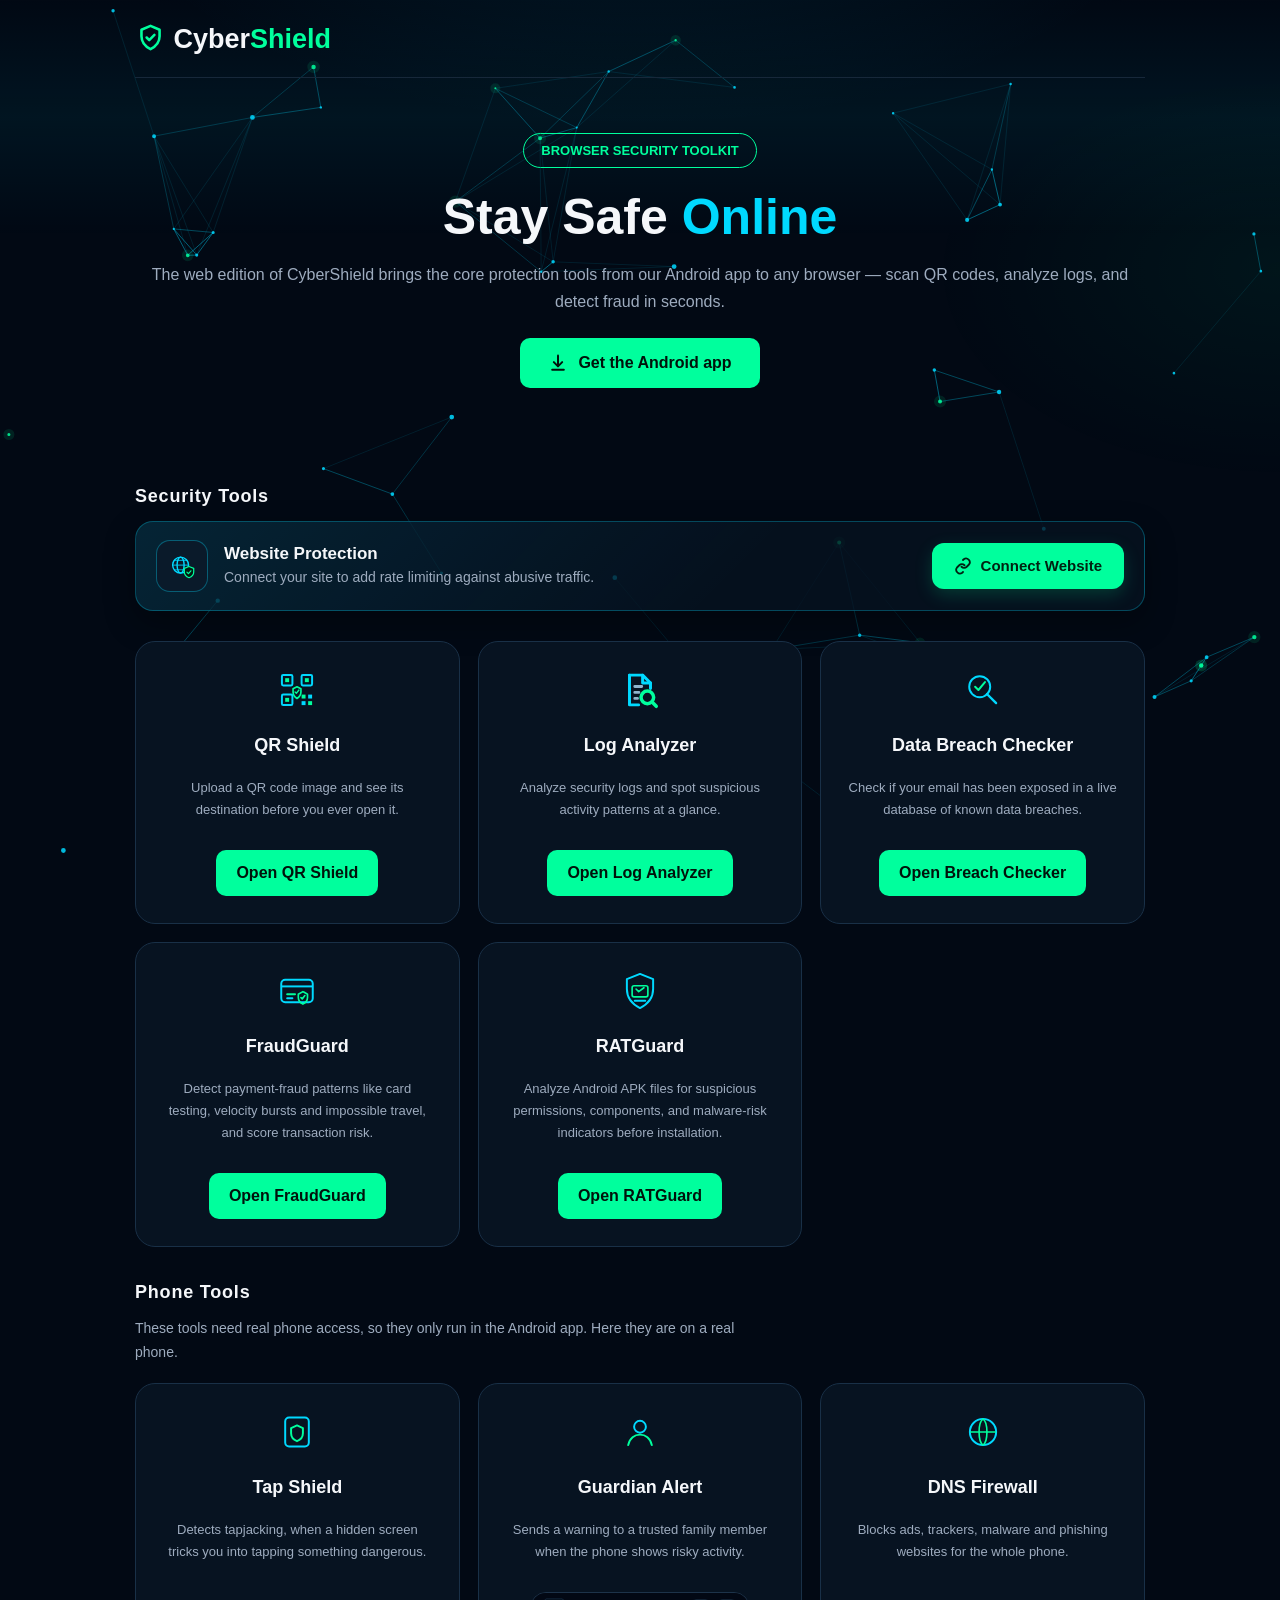
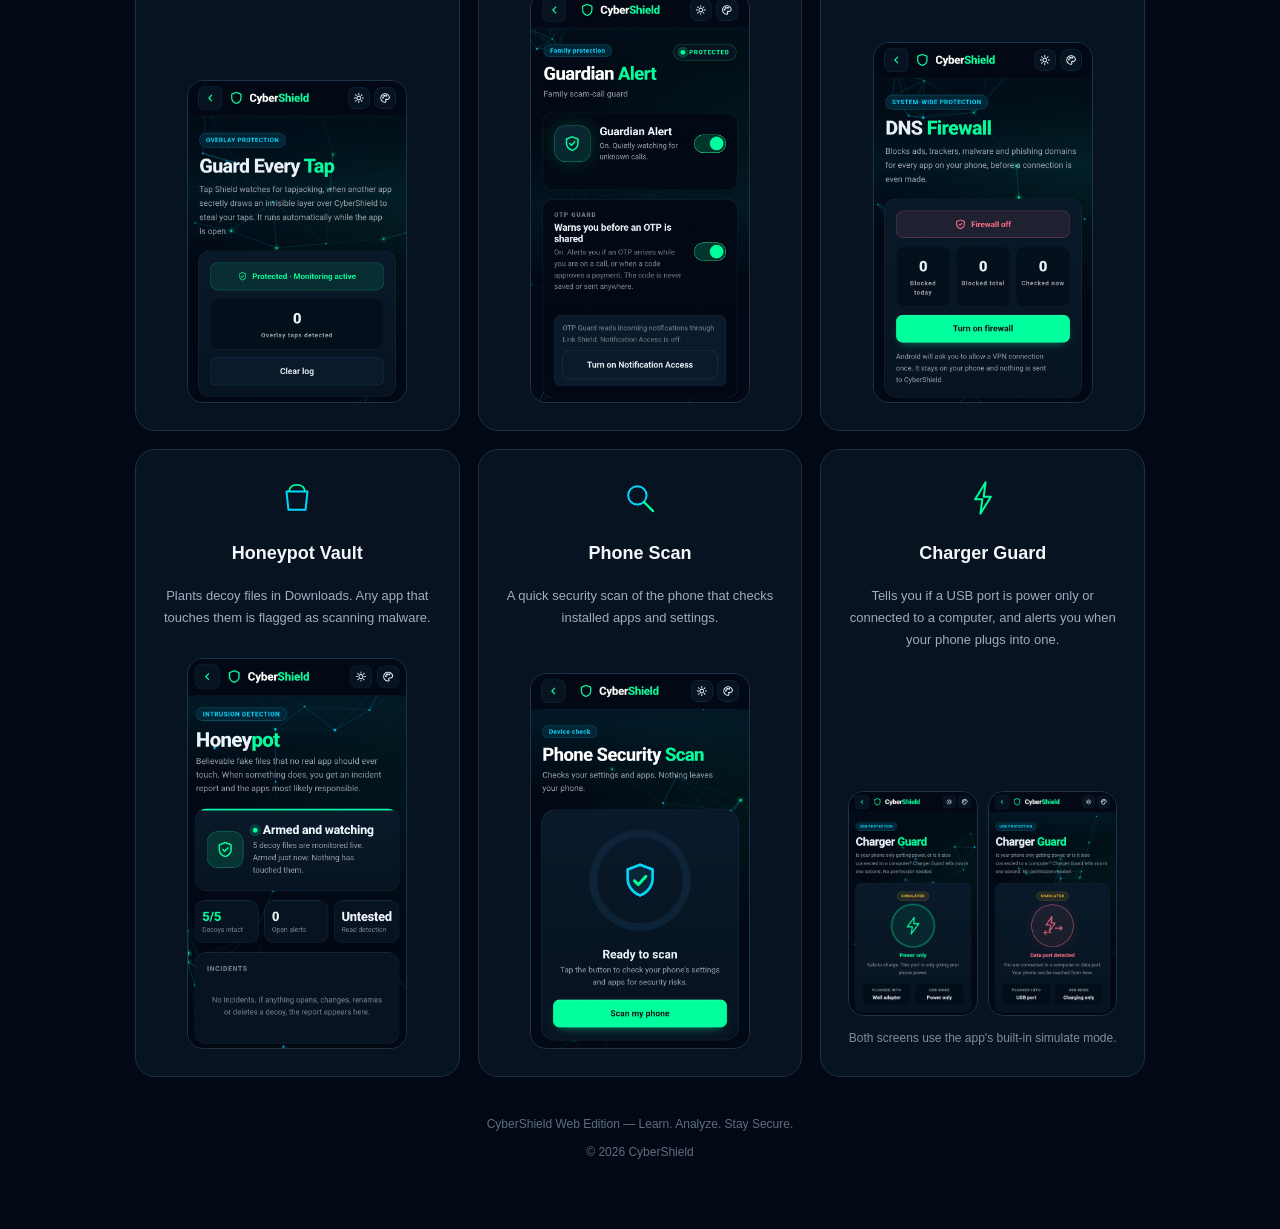
==== index.html @ bf2cf064 "Add files via upload" ====
<!doctype html>

<html>
<head>
<meta name="viewport" content="width=device-width,initial-scale=1,interactive-widget=resizes-content">
<title>CyberShield</title><style>
*{box-sizing:border-box}

body{
    margin:0;
    background:#020914;
    color:#f5f7fa;
    font-family:Segoe UI,Arial,sans-serif
}

.wrap{
    position:relative;
    z-index:1;
    max-width:1050px;
    margin:auto;
    padding:0 20px 60px
}

.top{
    display:flex;
    justify-content:space-between;
    align-items:center;
    padding:22px 0;
    border-bottom:1px solid #17283a
}

.logo{
    font-size:27px;
    font-weight:800
}

.logo span{
    color:#00ff9d
}

.small{
    color:#7f8da0;
    font-size:13px
}

.hero{
    text-align:center;
    padding:55px 10px 35px
}

.badge{
    display:inline-block;
    border:1px solid #00ff9d;
    color:#00ff9d;
    border-radius:30px;
    padding:9px 17px;
    font-weight:700;
    font-size:13px
}

h1{
    font-size:50px;
    line-height:1.1;
    margin:22px 0 15px
}

h1 span{
    color:#00d9ff
}

p{
    color:#9eacbf;
    line-height:1.7
}

.tool-section{
    margin-top:35px
}

.tool-heading{
    font-size:18px;
    font-weight:900;
    letter-spacing:.8px;
    margin:0 0 14px
}

.grid{
    display:grid;
    grid-template-columns:repeat(3,1fr);
    gap:18px
}

.card{
    background:#071321;
    border:1px solid #193047;
    border-radius:20px;
    padding:27px;
    text-align:center;
    display:flex;
    flex-direction:column;
    align-items:center;
    transition:
        border-color .2s ease,
        box-shadow .2s ease,
        transform .2s ease
}

.icon{
    font-size:42px
}

.card h2{
    font-size:18px;
    margin:14px 0 8px
}

.card p{
    font-size:13px;
    flex-grow:1
}

.btn{
    display:inline-block;
    margin-top:16px;
    padding:13px 20px;
    border-radius:10px;
    background:#00ff9d;
    color:#00130b;
    font-weight:800;
    border:0;
    text-decoration:none;
    cursor:pointer
}

input{
    width:100%;
    padding:14px;
    border-radius:10px;
    border:1px solid #294158;
    background:#020914;
    color:white;
    margin-top:14px
}

.manual-card .btn{
    width:100%
}

footer{
    text-align:center;
    color:#5f6d80;
    font-size:12px;
    padding:40px 0 10px
}

@media(max-width:800px){
    .grid{
        grid-template-columns:repeat(2,1fr)
    }
}

@media(max-width:520px){
    .grid{
        grid-template-columns:1fr
    }

    h1{
        font-size:36px
    }
}

/* ================= BOOT SPLASH (same as the Android app) ================= */
.cyber-boot{
  --green:#00ff9d;--cyan:#00d9ff;--cs-bg:#020914;--cs-bg-rgb:2,9,20;--cs-text:#eaf3fa;--cs-dim:#6a727b;
  --cs-accent-rgb:0,255,157;--cs-accent-2:#00d9ff;--cs-accent-2-rgb:0,217,255;--cs-accent-2-bg:#022635;
  --safe-top:env(safe-area-inset-top,0px);--safe-bottom:env(safe-area-inset-bottom,0px);
  position:fixed;inset:0;z-index:30000;
  display:flex;align-items:center;justify-content:center;
  overflow:hidden;color:var(--cs-text);background:var(--cs-bg);
  animation:bootOut .5s ease 3.5s forwards;
}
.cyber-boot.hidden{display:none}
.boot-grid{
  position:absolute;inset:-30%;
  background-image:linear-gradient(rgba(var(--cs-accent-2-rgb),.08) 1px,transparent 1px),linear-gradient(90deg,rgba(var(--cs-accent-2-rgb),.08) 1px,transparent 1px);
  background-size:46px 46px;
  transform:perspective(500px) rotateX(62deg) translateY(-10%);
  animation:gridMove 5s linear infinite;
}
.boot-vignette{position:absolute;inset:0;background:radial-gradient(circle at center,transparent 15%,rgba(var(--cs-bg-rgb),.25) 45%,var(--cs-bg) 100%)}
.boot-top,.boot-bottom{
  position:absolute;left:28px;right:28px;
  display:flex;justify-content:space-between;
  font:700 11px/1 ui-monospace,Menlo,Consolas,monospace;letter-spacing:2px;color:var(--cs-dim);
}
.boot-top{top:calc(24px + var(--safe-top))}
.boot-bottom{bottom:calc(24px + var(--safe-bottom));justify-content:center;color:var(--green);letter-spacing:4px}
.boot-center{position:relative;z-index:2;width:min(420px,78vw);text-align:center}
.boot-shield{
  position:relative;width:170px;height:198px;margin:auto;
  filter:drop-shadow(0 0 18px rgba(var(--cs-accent-rgb),.32));
  animation:shieldBuild .8s ease .1s both;
}
.boot-shield svg{width:100%;height:100%}
.shield-outline,.shield-inner{
  fill:rgba(var(--cs-accent-rgb),.035);stroke:var(--green);stroke-width:3;
  stroke-dasharray:520;stroke-dashoffset:520;
  animation:drawLine 1s cubic-bezier(.2,.8,.2,1) .15s forwards;
}
.shield-inner{stroke:var(--cyan);stroke-width:1.5;stroke-dasharray:430;stroke-dashoffset:430;animation-delay:.5s}
.shield-check{
  fill:none;stroke:var(--green);stroke-width:5;stroke-linecap:round;stroke-linejoin:round;
  stroke-dasharray:100;stroke-dashoffset:100;
  animation:drawLine .45s ease 1.1s forwards;
}
.boot-title{
  margin-top:-4px;font-size:30px;font-weight:900;letter-spacing:7px;
  opacity:0;transform:translateY(8px);animation:titleIn .5s ease 1.3s forwards;
}
.boot-title span{color:var(--green)}
.boot-status{
  min-height:14px;margin-top:12px;
  font:700 11px ui-monospace,Menlo,Consolas,monospace;letter-spacing:2px;color:var(--cs-accent-2);
  opacity:0;animation:fadeIn .4s 1.45s forwards;
}
.boot-progress{width:240px;height:2px;margin:18px auto 0;overflow:hidden;background:var(--cs-accent-2-bg);opacity:0;animation:fadeIn .4s 1.5s forwards}
.boot-progress i{display:block;width:0;height:100%;background:var(--green);box-shadow:0 0 12px var(--green);animation:progress 1.7s linear 1.55s forwards}
.boot-events{position:absolute;left:28px;bottom:calc(60px + var(--safe-bottom));width:260px;font:11px/1.8 ui-monospace,Menlo,Consolas,monospace;color:var(--cs-dim)}
.boot-events div{opacity:0;animation:fadeIn .3s forwards}
.boot-particles{position:absolute;inset:-70px;pointer-events:none}
.boot-particles i{position:absolute;width:3px;height:3px;border-radius:50%;background:var(--green);box-shadow:0 0 8px var(--green);animation:particleIn 1.4s ease forwards}
@keyframes drawLine{to{stroke-dashoffset:0}}
@keyframes shieldBuild{from{transform:scale(.72);opacity:0}to{transform:scale(1);opacity:1}}
@keyframes titleIn{to{opacity:1;transform:none}}
@keyframes fadeIn{to{opacity:1}}
@keyframes progress{to{width:100%}}
@keyframes particleIn{0%{transform:translate(var(--x),var(--y)) scale(1);opacity:0}35%{opacity:1}100%{transform:translate(0,0) scale(.2);opacity:0}}
@keyframes gridMove{to{transform:perspective(500px) rotateX(62deg) translateY(5%)}}
@keyframes bootOut{to{opacity:0;visibility:hidden;pointer-events:none}}
@media(max-width:520px){
  .boot-top,.boot-bottom{left:15px;right:15px}
  .boot-events{left:15px}
  .boot-title{font-size:24px;letter-spacing:5px}
}
@media(prefers-reduced-motion:reduce){.cyber-boot{display:none!important}}

  /* Remove the default mobile blue tap highlight */
*{
    -webkit-tap-highlight-color:transparent;
}

/* Remove the browser's default focus outline */
a,
button,
input,
select,
textarea{
    outline:none;
}

/* Keep a subtle CyberShield focus effect instead */
a:focus-visible,
button:focus-visible{
    outline:2px solid rgba(0,255,157,.45);
    outline-offset:3px;
}

/* Remove the flash while an element is being pressed */
a:active,
button:active{
    -webkit-tap-highlight-color:transparent;
}
</style><link rel="stylesheet" href="cs-polish.css">
</head><body><div id="cyberBoot" class="cyber-boot" aria-hidden="true">
  <div class="boot-grid"></div>
  <div class="boot-vignette"></div>
  <div class="boot-top"><span>CYBERSHIELD // SECURITY CORE</span><span>CLICK TO SKIP</span></div>
  <div class="boot-center">
    <div class="boot-particles" id="bootParticles"></div>
    <div class="boot-shield">
      <svg viewBox="0 0 180 210" aria-hidden="true">
        <path class="shield-outline" d="M90 10 L158 35 V91 C158 142 130 180 90 200 C50 180 22 142 22 91 V35 Z"/>
        <path class="shield-inner" d="M90 27 L143 47 V91 C143 129 121 157 90 175 C59 157 37 129 37 91 V47 Z"/>
        <path class="shield-check" d="M58 103 L79 124 L124 77"/>
      </svg>
    </div>
    <div class="boot-title">CYBER<span>SHIELD</span></div>
    <div class="boot-status" id="bootStatus">INITIALIZING SECURITY CORE</div>
    <div class="boot-progress"><i></i></div>
  </div>
  <div class="boot-events" id="bootEvents"></div>
  <div class="boot-bottom">LEARN. ANALYZE. STAY SECURE.</div>
</div>
<script>
(function(){
  var KEY='cybershieldBooted';
  var el=document.getElementById('cyberBoot');
  if(!el)return;
  function hide(){el.classList.add('hidden');}
  function seen(){try{return sessionStorage.getItem(KEY)==='1';}catch(e){return false;}}
  if(seen()){hide();return;}
  try{sessionStorage.setItem(KEY,'1');}catch(e){}
  el.addEventListener('click',hide);
  var ps=document.getElementById('bootParticles');
  var events=document.getElementById('bootEvents');
  var status=document.getElementById('bootStatus');
  for(var i=0;i<30;i++){
    var d=document.createElement('i'),a=Math.random()*Math.PI*2,r=160+Math.random()*230;
    d.style.setProperty('--x',Math.cos(a)*r+'px');
    d.style.setProperty('--y',Math.sin(a)*r+'px');
    d.style.left=(50+Math.random()*8-4)+'%';
    d.style.top=(50+Math.random()*8-4)+'%';
    d.style.animationDelay=(.1+Math.random()*1.3)+'s';
    ps.appendChild(d);
  }
  ['SECURITY CORE ........ ONLINE','THREAT ENGINE ........ READY','ANALYSIS MODULE ...... READY','DEFENSE LAYER ........ ACTIVE']
    .forEach(function(m,i){
      var d=document.createElement('div');
      d.textContent='> '+m;
      d.style.animationDelay=(1.6+i*.3)+'s';
      events.appendChild(d);
    });
  ['INITIALIZING SECURITY CORE','LOADING DEFENSE MODULES','VERIFYING SECURITY LAYERS','ALL SYSTEMS OPERATIONAL']
    .forEach(function(m,i){setTimeout(function(){if(status)status.textContent=m;},400+i*850);});
  setTimeout(hide,4100);
  window.addEventListener('pageshow',function(e){if(e.persisted)hide();});
})();
</script><div class="wrap"><div class="top">
    <div class="logo">
        🛡️ Cyber<span>Shield</span>
    </div></div><section class="hero"><div class="badge">
    BROWSER SECURITY TOOLKIT
</div><h1>
    Stay Safe <span>Online</span>
</h1><p>
    The web edition of CyberShield brings the core protection tools
    from our Android app to any browser — scan QR codes,
    analyze logs, and detect fraud in seconds.
</p><div class="ps-dl"><a class="btn ps-apk" id="psApk" href="CyberShield.apk" download><svg width="20" height="20" viewBox="0 0 24 24" fill="none" stroke="#00130b" stroke-width="2.4" stroke-linecap="round" stroke-linejoin="round"><path d="M12 3v12"/><path d="M7 11l5 5 5-5"/><path d="M5 20h14"/></svg>Get the Android app</a><div class="ps-note" id="psNote"></div></div></section><div class="tool-section"><h2 class="tool-heading">
    Security Tools
</h2><style>
/* ---------- Website Protection panel ---------- */
.cs-bar{display:flex;align-items:center;gap:16px;flex-wrap:wrap;margin:8px 0 30px;padding:18px 20px;border-radius:18px;
  border:1px solid rgba(0,217,255,.28);
  background:linear-gradient(135deg,rgba(0,217,255,.10),rgba(0,217,255,0) 60%),rgba(7,19,33,.78);
  box-shadow:0 12px 30px rgba(0,0,0,.35);transition:border-color .35s ease,box-shadow .35s ease}
.cs-bar.live{border-color:rgba(0,255,157,.45);box-shadow:0 12px 30px rgba(0,0,0,.35),0 0 30px rgba(0,255,157,.08)}
.cs-ico{flex:none;width:52px;height:52px;border-radius:14px;display:flex;align-items:center;justify-content:center;background:#0a1a2a;border:1px solid rgba(0,217,255,.35)}
.cs-ico svg{width:30px;height:30px}
.cs-txt{flex:1 1 220px;min-width:0}
.cs-txt strong{display:block;font-size:17px;font-weight:700;color:#f5f7fa}
.cs-state{display:block;margin-top:3px;font-size:14px;line-height:1.5;color:#9eacbf;transition:color .3s}
.cs-state.ok{color:#00ff9d}
.cs-act{display:flex;align-items:center;gap:10px;flex-wrap:wrap;margin-left:auto}
.cs-btn{position:relative;overflow:hidden;display:inline-flex;align-items:center;justify-content:center;gap:9px;min-height:46px;padding:0 22px;border:0;border-radius:12px;
  background:#00ff9d;color:#021;font:inherit;font-size:15px;font-weight:800;cursor:pointer;-webkit-tap-highlight-color:transparent;
  box-shadow:0 6px 18px rgba(0,255,157,.18);
  transition:transform .22s cubic-bezier(.2,.8,.2,1),box-shadow .25s ease,background-color .25s ease,color .25s ease,border-color .25s ease,opacity .2s ease}
.cs-btn svg{width:18px;height:18px;flex:none}
.cs-btn:hover{transform:translateY(-1px);box-shadow:0 10px 24px rgba(0,255,157,.28)}
.cs-btn:active{transform:scale(.95);box-shadow:0 2px 8px rgba(0,255,157,.15)}
.cs-btn:focus-visible,.cs-sel:focus-visible,.cs-x:focus-visible{outline:2px solid #00d9ff;outline-offset:2px}
.cs-btn.cs-ghost{background:rgba(23,40,58,.9);color:#dce7f2;border:1px solid #27425c;box-shadow:none}
.cs-btn.cs-ghost:hover{background:#1d334a;box-shadow:none}
.cs-btn.cs-on{background:#00d4ff;box-shadow:0 6px 18px rgba(0,212,255,.2)}
.cs-btn.cs-on:hover{box-shadow:0 10px 24px rgba(0,212,255,.3)}
.cs-btn.busy{pointer-events:none;opacity:.85}
.cs-btn.busy::after{content:"";width:16px;height:16px;border-radius:50%;border:2px solid rgba(0,17,11,.25);border-top-color:#021;animation:csSpin .7s linear infinite}
.cs-btn[hidden],.cs-sel[hidden]{display:none}
.cs-ripple{position:absolute;border-radius:50%;background:rgba(255,255,255,.4);transform:scale(0);animation:csRip .6s ease-out forwards;pointer-events:none}
.cs-sel{min-height:46px;background:#0a1a2a;color:#dce7f2;border:1px solid #27425c;border-radius:12px;padding:0 14px;font-size:15px;font-weight:700;font-family:inherit;cursor:pointer;transition:border-color .2s}
.cs-sel:hover{border-color:#00d9ff}
@keyframes csSpin{to{transform:rotate(360deg)}}
@keyframes csRip{to{transform:scale(1);opacity:0}}
@keyframes csIn{from{opacity:0;transform:translateY(8px)}to{opacity:1;transform:none}}

/* ---------- Modal (fades + slides, never pops) ---------- */
.cs-modal{position:fixed;inset:0 0 var(--cs-kb,0px) 0;z-index:9999;display:flex;align-items:center;justify-content:center;padding:16px;
  background:rgba(2,9,20,0);opacity:0;visibility:hidden;pointer-events:none;
  transition:opacity .3s ease,background .3s ease,visibility 0s linear .3s}
.cs-modal.open{background:rgba(2,9,20,.82);opacity:1;visibility:visible;pointer-events:auto;transition-delay:0s}
.cs-box{width:100%;max-width:560px;max-height:90vh;max-height:90dvh;overscroll-behavior:contain;overflow:auto;background:#0b1522;border:1px solid #1d334a;border-radius:20px;padding:24px;color:#f5f7fa;
  box-shadow:0 20px 60px rgba(0,0,0,.6);transform:scale(.94) translateY(14px);opacity:0;
  transition:transform .42s cubic-bezier(.2,.9,.25,1),opacity .3s ease}
.cs-modal.open .cs-box{transform:none;opacity:1}
.cs-head{display:flex;align-items:center;gap:12px;margin-bottom:6px}
.cs-head h3{flex:1;margin:0;font-size:20px;font-weight:800;color:#00ff9d}
.cs-x{flex:none;width:38px;height:38px;padding:0;border-radius:12px;border:1px solid #1d334a;background:#0a1a2a;color:#9eacbf;cursor:pointer;display:flex;align-items:center;justify-content:center;
  transition:transform .2s cubic-bezier(.2,.8,.2,1),background .2s,color .2s}
.cs-x:hover{background:#12263a;color:#fff}.cs-x:active{transform:scale(.9)}
.cs-x svg{width:18px;height:18px}
.cs-box p{color:#9eacbf;font-size:14px;line-height:1.6;margin:0 0 14px}
.cs-box input{width:100%;box-sizing:border-box;min-height:48px;padding:0 14px;border-radius:12px;border:1px solid #1d334a;background:#020914;color:#fff;margin:2px 0 6px;font:inherit;font-size:15px;
  transition:border-color .2s,box-shadow .2s}
.cs-box input:focus{outline:0;border-color:#00d9ff;box-shadow:0 0 0 3px rgba(0,217,255,.15)}
.cs-box pre{background:#020914;border:1px solid #1d334a;border-radius:12px;padding:12px;font-size:12px;line-height:1.55;color:#cfe0ed;overflow-x:auto;white-space:pre-wrap;word-break:break-all;margin:0 0 14px}
.cs-step{animation:csIn .4s cubic-bezier(.2,.9,.25,1) both}
.cs-step[hidden]{display:none}
.cs-err{color:#ff4d6d;font-size:13px;min-height:20px;margin:2px 0 6px}
.cs-row{display:flex;gap:10px;flex-wrap:wrap;margin-top:6px}
.cs-row .cs-btn{flex:1 1 140px}
@media(max-width:620px){
  .cs-bar{padding:16px}
  .cs-act{width:100%;margin-left:0}
  .cs-act .cs-btn,.cs-act .cs-sel{flex:1 1 100%}
  .cs-modal{align-items:flex-end;padding:0}
  .cs-box{border-radius:22px 22px 0 0;border-bottom:0;max-height:92%;transform:translateY(60px)}
}
@media(prefers-reduced-motion:reduce){.cs-box,.cs-modal,.cs-btn,.cs-step{transition:none!important;animation:none!important}}
</style>
<div class="cs-bar" id="csBar">
  <span class="cs-ico"><svg viewBox="0 0 64 64" fill="none" aria-hidden="true"><circle cx="29" cy="30" r="17" stroke="#00d9ff" stroke-width="3"/><ellipse cx="29" cy="30" rx="7.5" ry="17" stroke="#00d9ff" stroke-width="3"/><path d="M12 30h34M15 20h28M15 40h28" stroke="#00d9ff" stroke-width="2.4" stroke-linecap="round" opacity=".7"/><path d="M47 33l10 4v8c0 6-4 10-10 12-6-2-10-6-10-12v-8l10-4z" fill="#031a12" stroke="#00ff9d" stroke-width="2.6" stroke-linejoin="round"/><path d="M42.5 45l3.2 3.2 5.3-6" stroke="#00ff9d" stroke-width="2.6" stroke-linecap="round" stroke-linejoin="round"/></svg></span>
  <div class="cs-txt"><strong>Website Protection</strong><span class="cs-state" id="csState"></span></div>
  <div class="cs-act">
    <select class="cs-sel" id="csLimit" aria-label="Requests per minute" hidden><option value="30">30 / min</option><option value="60" selected>60 / min</option><option value="120">120 / min</option><option value="300">300 / min</option></select>
    <button class="cs-btn cs-on" id="csProtectBtn" type="button" hidden><span class="cs-lbl">Add security / rate limiting</span></button>
    <button class="cs-btn" id="csConnectBtn" type="button"><svg viewBox="0 0 24 24" fill="none" stroke="currentColor" stroke-width="2.4" stroke-linecap="round" stroke-linejoin="round" aria-hidden="true"><path d="M10 13a5 5 0 0 0 7 0l3-3a5 5 0 0 0-7-7l-1 1"/><path d="M14 11a5 5 0 0 0-7 0l-3 3a5 5 0 0 0 7 7l1-1"/></svg><span class="cs-lbl">Connect Website</span></button>
  </div>
</div>
<div class="cs-modal" id="csModal" role="dialog" aria-modal="true" aria-labelledby="csTitle"><div class="cs-box">
<div class="cs-head"><h3 id="csTitle">Connect your website</h3><button class="cs-x" id="csClose" type="button" aria-label="Close"><svg viewBox="0 0 24 24" fill="none" stroke="currentColor" stroke-width="2.4" stroke-linecap="round"><path d="M6 6l12 12M18 6L6 18"/></svg></button></div>
<div class="cs-step" id="csStep1"><p>Enter your website address. We never visit it; you add a small guard to your server in the next step.</p><input id="csUrl" type="url" inputmode="url" placeholder="https://yoursite.com" autocomplete="off" autocapitalize="off" spellcheck="false"><div class="cs-err" id="csErr"></div><div class="cs-row"><button class="cs-btn" id="csGo" type="button"><span class="cs-lbl">Connect</span></button></div></div>
<div class="cs-step" id="csStep2" hidden><p>Add this to your site's server (Node/Express) and redeploy. This page updates automatically once your site checks in.</p><pre id="csSnip"></pre><p>Keep the key secret: set it as the environment variable <b>CYBERSHIELD_KEY</b>, never in public code.</p><div class="cs-row"><button class="cs-btn cs-ghost" id="csDisc" type="button"><span class="cs-lbl">Disconnect site</span></button></div></div>
</div></div>
<div class="grid"><!-- QR SHIELD --><div class="card" data-glow><div class="icon"><svg width="42"
height="42"
viewBox="0 0 64 64"
fill="none"
xmlns="http://www.w3.org/2000/svg">

<rect x="9"
y="9"
width="16"
height="16"
rx="2"
stroke="#00d9ff"
stroke-width="3"/>

<rect x="14"
y="14"
width="6"
height="6"
fill="#00ff9d"/>

<rect x="39"
y="9"
width="16"
height="16"
rx="2"
stroke="#00d9ff"
stroke-width="3"/>

<rect x="44"
y="14"
width="6"
height="6"
fill="#00ff9d"/>

<rect x="9"
y="39"
width="16"
height="16"
rx="2"
stroke="#00d9ff"
stroke-width="3"/>

<rect x="14"
y="44"
width="6"
height="6"
fill="#00ff9d"/>

<rect x="39"
y="39"
width="6"
height="6"
fill="#00ff9d"/>

<rect x="49"
y="39"
width="6"
height="6"
fill="#00d9ff"/>

<rect x="39"
y="49"
width="6"
height="6"
fill="#00d9ff"/>

<rect x="49"
y="49"
width="6"
height="6"
fill="#00ff9d"/>

<path d="M32 27L38 30V35C38 40 35 43 32 45C29 43 26 40 26 35V30L32 27Z"
stroke="#00ff9d"
stroke-width="2.5"
stroke-linejoin="round"/>

<path d="M29 35L31 37L35 32"
stroke="#00ff9d"
stroke-width="2"
stroke-linecap="round"
stroke-linejoin="round"/>

</svg></div><h2>QR Shield</h2><p>
Upload a QR code image and see its destination before you ever open it.
</p><a class="btn"
href="qr-shield.html">

Open QR Shield

</a></div><!-- LOG ANALYZER --><div class="card" data-glow><div class="icon"><svg width="42" height="42" viewBox="0 0 24 24" fill="none" stroke-linecap="round" stroke-linejoin="round" xmlns="http://www.w3.org/2000/svg"><path d="M6 3.5h7.5L18 8v3.2" stroke="#00d9ff" stroke-width="1.7"/><path d="M6 3.5v17h5.2" stroke="#00d9ff" stroke-width="1.7"/><path d="M13.5 3.5V8H18" stroke="#00d9ff" stroke-width="1.7"/><path d="M9 10h4M9 13.4h2.4M9 16.8h1.6" stroke="#8fb4cc" stroke-width="1.6"/><circle cx="16.2" cy="16.2" r="3.6" stroke="#00ff9d" stroke-width="2"/><path d="m18.9 18.9 2.4 2.4" stroke="#00ff9d" stroke-width="2"/></svg>
</div><h2>Log Analyzer</h2><p>
Analyze security logs and spot suspicious activity patterns at a glance.
</p><a class="btn" href="log-analyzer.html">
Open Log Analyzer
</a></div><!-- DATA BREACH CHECKER --><div class="card" data-glow><div class="icon"><svg width="42"
height="42"
viewBox="0 0 64 64"
fill="none"
xmlns="http://www.w3.org/2000/svg">

<circle cx="27"
cy="27"
r="16"
stroke="#00d9ff"
stroke-width="3"/>

<path d="M38 38L52 52"
stroke="#00d9ff"
stroke-width="3.5"
stroke-linecap="round"/>

<path d="M20 27L25 32L35 20"
stroke="#00ff9d"
stroke-width="3"
stroke-linecap="round"
stroke-linejoin="round"/>

</svg></div><h2>Data Breach Checker</h2><p>
Check if your email has been exposed in a live database of known data breaches.
</p><a class="btn" href="breach-checker.html">
Open Breach Checker
</a></div><!-- FRAUDGUARD --><div class="card" data-glow><div class="icon"><svg width="42"
height="42"
viewBox="0 0 64 64"
fill="none"
xmlns="http://www.w3.org/2000/svg">

<rect x="8"
y="15"
width="48"
height="34"
rx="6"
stroke="#00d9ff"
stroke-width="3"/>

<path d="M8 25H56"
stroke="#00d9ff"
stroke-width="3"/>

<path d="M17 37H29"
stroke="#00ff9d"
stroke-width="3"
stroke-linecap="round"/>

<path d="M17 43H25"
stroke="#00d9ff"
stroke-width="3"
stroke-linecap="round"/>

<path d="M43 34L48 37V42C48 47 45 50 41 52C37 50 34 47 34 42V37L41 33L43 34Z"
stroke="#00ff9d"
stroke-width="2.5"
stroke-linejoin="round"/>

<path d="M38 42L40 44L44 39"
stroke="#00ff9d"
stroke-width="2.5"
stroke-linecap="round"
stroke-linejoin="round"/>

</svg></div><h2>FraudGuard</h2><p>
Detect payment-fraud patterns like card testing, velocity bursts and impossible travel, and score transaction risk.
</p><a class="btn" href="fraudguard.html">
Open FraudGuard
</a></div><!-- RATGUARD --><div class="card" data-glow><div class="icon"><svg width="42"
height="42"
viewBox="0 0 64 64"
fill="none"
xmlns="http://www.w3.org/2000/svg">

<path d="M32 6L52 14V29C52 42 44 52 32 58C20 52 12 42 12 29V14L32 6Z"
stroke="#00d9ff"
stroke-width="3"
stroke-linejoin="round"/>

<rect x="20"
y="24"
width="24"
height="17"
rx="3"
stroke="#00ff9d"
stroke-width="2.5"/>

<path d="M24 47H40"
stroke="#00d9ff"
stroke-width="3"
stroke-linecap="round"/>

<path d="M26 29L30 33L38 27"
stroke="#00ff9d"
stroke-width="2.5"
stroke-linecap="round"
stroke-linejoin="round"/>

</svg></div><h2>RATGuard</h2><p>
Analyze Android APK files for suspicious permissions,
components, and malware-risk indicators before installation.
</p><a class="btn" href="rat-guard.html">
Open RATGuard
</a></div> 
</div>
</div><style>
.ps-dl{margin-top:22px}
.ps-apk{display:inline-flex;align-items:center;gap:10px;margin-top:0;padding:15px 28px;font-size:16px}
.ps-note{color:#ffb86b;font-size:13px;min-height:18px;margin-top:10px}
.ps-intro{color:#9eacbf;font-size:14px;margin:0 0 18px;max-width:640px}
.ps-card .ps-shots{display:flex;gap:10px;justify-content:center;margin-top:16px;width:100%}
.ps-shot{position:relative;flex:1;max-width:150px;aspect-ratio:9/19;border:1px solid #1d334a;border-radius:16px;background:#020914;overflow:hidden;display:flex;align-items:flex-end;justify-content:center}
.ps-shots:not(.two) .ps-shot{max-width:220px}
.ps-shot:has(img){aspect-ratio:auto;display:block}
.ps-shot img{display:block;width:100%;height:auto}
.ps-shot span{position:relative;z-index:1;color:#5f6d80;font-size:11px;padding:0 6px 14px;text-align:center}
.ps-shot img+span{display:none}
.ps-card .ps-cap{font-size:12px;color:#7f8da0;margin:12px 0 0;flex-grow:0}
</style><div class="tool-section" id="phone-tools"><h2 class="tool-heading">Phone Tools</h2><p class="ps-intro">These tools need real phone access, so they only run in the Android app. Here they are on a real phone.</p><div class="grid">
<div class="card ps-card" data-glow><div class="icon"><svg width="42" height="42" viewBox="0 0 64 64" fill="none" xmlns="http://www.w3.org/2000/svg"><rect x="14" y="10" width="36" height="44" rx="6" stroke="#00d9ff" stroke-width="3"/><path d="M32 22l9 4v8c0 6-4 10-9 12-5-2-9-6-9-12v-8z" stroke="#00ff9d" stroke-width="3" stroke-linejoin="round"/></svg></div><h2>Tap Shield</h2><p>Detects tapjacking, when a hidden screen tricks you into tapping something dangerous.</p><div class="ps-shots"><div class="ps-shot"><img src="tap-shield.png" alt="Tap Shield screenshot" loading="lazy" onerror="this.remove()"><span>Screenshot coming soon</span></div></div></div>
<div class="card ps-card" data-glow><div class="icon"><svg width="42" height="42" viewBox="0 0 64 64" fill="none" xmlns="http://www.w3.org/2000/svg"><circle cx="32" cy="24" r="9" stroke="#00d9ff" stroke-width="3"/><path d="M14 52c2-11 10-16 18-16s16 5 18 16" stroke="#00ff9d" stroke-width="3" stroke-linecap="round"/></svg></div><h2>Guardian Alert</h2><p>Sends a warning to a trusted family member when the phone shows risky activity.</p><div class="ps-shots"><div class="ps-shot"><img src="guardian-alert.png" alt="Guardian Alert screenshot" loading="lazy" onerror="this.remove()"><span>Screenshot coming soon</span></div></div></div>
<div class="card ps-card" data-glow><div class="icon"><svg width="42" height="42" viewBox="0 0 64 64" fill="none" xmlns="http://www.w3.org/2000/svg"><circle cx="32" cy="32" r="20" stroke="#00d9ff" stroke-width="3"/><path d="M12 32h40M32 12c8 6 8 34 0 40M32 12c-8 6-8 34 0 40" stroke="#00ff9d" stroke-width="2.5"/></svg></div><h2>DNS Firewall</h2><p>Blocks ads, trackers, malware and phishing websites for the whole phone.</p><div class="ps-shots"><div class="ps-shot"><img src="dns-firewall.png" alt="DNS Firewall screenshot" loading="lazy" onerror="this.remove()"><span>Screenshot coming soon</span></div></div></div>
<div class="card ps-card" data-glow><div class="icon"><svg width="42" height="42" viewBox="0 0 64 64" fill="none" xmlns="http://www.w3.org/2000/svg"><path d="M16 22h32l-3 28H19z" stroke="#00d9ff" stroke-width="3" stroke-linejoin="round"/><path d="M20 22c0-6 5-10 12-10s12 4 12 10" stroke="#00ff9d" stroke-width="3"/></svg></div><h2>Honeypot Vault</h2><p>Plants decoy files in Downloads. Any app that touches them is flagged as scanning malware.</p><div class="ps-shots"><div class="ps-shot"><img src="honeypot.png" alt="Honeypot screenshot" loading="lazy" onerror="this.remove()"><span>Screenshot coming soon</span></div></div></div>
<div class="card ps-card" data-glow><div class="icon"><svg width="42" height="42" viewBox="0 0 64 64" fill="none" xmlns="http://www.w3.org/2000/svg"><circle cx="28" cy="28" r="14" stroke="#00d9ff" stroke-width="3"/><path d="M38 38l14 14" stroke="#00ff9d" stroke-width="3.5" stroke-linecap="round"/></svg></div><h2>Phone Scan</h2><p>A quick security scan of the phone that checks installed apps and settings.</p><div class="ps-shots"><div class="ps-shot"><img src="phone-scan.png" alt="Phone Scan screenshot" loading="lazy" onerror="this.remove()"><span>Screenshot coming soon</span></div></div></div>
<div class="card ps-card" data-glow><div class="icon"><svg width="42" height="42" viewBox="0 0 64 64" fill="none" xmlns="http://www.w3.org/2000/svg"><path d="M36 8L20 34h11l-3 22 16-26H33z" stroke="#00ff9d" stroke-width="3" stroke-linejoin="round"/></svg></div><h2>Charger Guard</h2><p>Tells you if a USB port is power only or connected to a computer, and alerts you when your phone plugs into one.</p><div class="ps-shots two"><div class="ps-shot"><img src="charger-guard-green.png" alt="Charger Guard safe screen" loading="lazy" onerror="this.remove()"><span>Safe</span></div><div class="ps-shot"><img src="charger-guard-red.png" alt="Charger Guard danger screen" loading="lazy" onerror="this.remove()"><span>Danger</span></div></div><p class="ps-cap">Both screens use the app's built-in simulate mode.</p></div>
</div></div><script>
(function(){
var a=document.getElementById("psApk"),n=document.getElementById("psNote");
if(a&&a.getAttribute("href")==="YOUR_APK_LINK_HERE"){
a.addEventListener("click",function(e){e.preventDefault();n.textContent="The APK link is not added yet.";});
}})();
</script><footer>CyberShield Web Edition — Learn. Analyze. Stay Secure.

<br><br>

© 2026 CyberShield

</footer></div><!-- ================= CYBERSHIELD SVG UI ================= --><style id="cybershield-svg-ui">

.card:hover{

border-color:rgba(0,217,255,.72) !important;

box-shadow:
0 0 0 1px rgba(0,217,255,.18),
0 0 28px rgba(0,217,255,.16),
0 18px 45px rgba(0,0,0,.28) !important;

transform:translateY(-3px);

}

.card:active{

transform:translateY(-1px);

}

.cs-svg-icon{

width:1.15em;
height:1.15em;
display:inline-block;
vertical-align:-.18em;
flex:0 0 auto;

}

.cs-svg-icon svg{

width:100%;
height:100%;
display:block;

}
  /* Remove the default mobile blue tap highlight */
*{
    -webkit-tap-highlight-color:transparent;
}

/* Remove the browser's default focus outline */
a,
button,
input,
select,
textarea{
    outline:none;
}

/* Keep a subtle CyberShield focus effect instead */
a:focus-visible,
button:focus-visible{
    outline:2px solid rgba(0,255,157,.45);
    outline-offset:3px;
}

/* Remove the flash while an element is being pressed */
a:active,
button:active{
    -webkit-tap-highlight-color:transparent;
  }

</style><!-- ================= EMOJI → SVG REPLACEMENT ================= --><script>

(function(){

const ICONS={

"🛡":"shield",
"⚠":"warning",
"🔗":"link",
"🚨":"alert",
"✓":"check",
"🔎":"search",
"🔒":"lock",
"🔐":"lock",
"🚫":"blocked",
"🧩":"puzzle",
"♻":"recycle",
"📁":"folder",
"📄":"file",
"📊":"chart",
"📖":"book",
"🔍":"search",
"✕":"x",
"✔":"check",
"❌":"x",
"🟡":"dot"

};

function svgFor(name){

const common=
'fill="none" stroke="currentColor" stroke-width="2" stroke-linecap="round" stroke-linejoin="round"';

const paths={

shield:
'<path '+common+' d="M12 3l7 3v5c0 4.7-2.8 7.8-7 10-4.2-2.2-7-5.3-7-10V6l7-3z"/><path '+common+' d="M9 12l2 2 4-4"/>',

warning:
'<path '+common+' d="M12 3l9 17H3L12 3z"/><path '+common+' d="M12 8v5"/><path stroke="currentColor" stroke-width="2.5" d="M12 16.5h.01"/>',

link:
'<path '+common+' d="M10 13.5l4-4"/><path '+common+' d="M8.5 16H7a4 4 0 010-8h3"/><path '+common+' d="M15.5 8H17a4 4 0 010 8h-3"/>',

alert:
'<path '+common+' d="M12 3l9 17H3L12 3z"/><path '+common+' d="M12 8v5"/><path stroke="currentColor" stroke-width="2.5" d="M12 16.5h.01"/>',

check:
'<path '+common+' d="M5 12l4 4L19 6"/>',

search:
'<circle '+common+' cx="10.5" cy="10.5" r="6.5"/><path '+common+' d="M16 16l5 5"/>',

lock:
'<rect '+common+' x="5" y="10" width="14" height="10" rx="2"/><path '+common+' d="M8 10V7a4 4 0 018 0v3"/>',

blocked:
'<circle '+common+' cx="12" cy="12" r="8"/><path '+common+' d="M7 7l10 10"/>',

puzzle:
'<path '+common+' d="M9 5h3a2 2 0 114 0v1h3v5a2 2 0 110 4v4h-5a2 2 0 110-4H9v-3a2 2 0 110-4V5z"/>',

recycle:
'<path '+common+' d="M8 7l2-3 3 1"/><path '+common+' d="M10 4l2 4H8"/><path '+common+' d="M17 9l3 2-1 3"/><path '+common+' d="M20 11l-5 1 2-4"/><path '+common+' d="M8 17l-1 3-3-1"/><path '+common+' d="M7 20l3-4 2 4"/>',

folder:
'<path '+common+' d="M3 7h7l2 2h9v9a2 2 0 01-2 2H5a2 2 0 01-2-2V7z"/>',

file:
'<path '+common+' d="M6 3h8l4 4v14H6z"/><path '+common+' d="M14 3v5h5"/>',

chart:
'<path '+common+' d="M5 19V9M12 19V5M19 19v-7"/><path '+common+' d="M3 21h18"/>',

book:
'<path '+common+' d="M5 4h10a4 4 0 014 4v12H9a4 4 0 01-4-4V4z"/><path '+common+' d="M9 20V8a4 4 0 014-4"/>',

x:
'<path '+common+' d="M6 6l12 12M18 6L6 18"/>',

dot:
'<circle cx="12" cy="12" r="5" fill="currentColor"/>'

};

return '<span class="cs-svg-icon" aria-hidden="true"><svg viewBox="0 0 24 24">'+
(paths[name]||paths.shield)+
'</svg></span>';

}

function replaceTextNode(node){

if(
!node.nodeValue ||
!/[🛡⚠🔗🚨✓🔎🔒🔐🚫🧩♻📁📄📊📖🔍✕✔❌🟡]/u.test(node.nodeValue)
)return;

const parent=node.parentNode;

if(
!parent ||
/^(SCRIPT|STYLE|TEXTAREA|INPUT)$/i.test(parent.nodeName)
)return;

const text=node.nodeValue;

const frag=document.createDocumentFragment();

let last=0;

const re=/🛡|⚠|🔗|🚨|✓|🔎|🔒|🔐|🚫|🧩|♻|📁|📄|📊|📖|🔍|✕|✔|❌|🟡/gu;

let m;

while((m=re.exec(text))){

if(m.index>last){

frag.appendChild(
document.createTextNode(
text.slice(last,m.index)
)
);

}

const holder=document.createElement("span");

holder.innerHTML=svgFor(ICONS[m[0]]);

frag.appendChild(holder.firstElementChild);

last=re.lastIndex;

}

if(last<text.length){

frag.appendChild(
document.createTextNode(
text.slice(last)
)
);

}

parent.replaceChild(frag,node);

}

function scan(root){

const walker=document.createTreeWalker(
root,
NodeFilter.SHOW_TEXT,
{
acceptNode:function(n){

const p=n.parentNode;

return p &&
!/^(SCRIPT|STYLE)$/i.test(p.nodeName)
?
NodeFilter.FILTER_ACCEPT
:
NodeFilter.FILTER_REJECT;

}
}
);

const nodes=[];

let n;

while((n=walker.nextNode()))
nodes.push(n);

nodes.forEach(replaceTextNode);

}

function init(){

scan(document.body);

const observer=
new MutationObserver(function(records){

records.forEach(function(record){

record.addedNodes.forEach(function(node){

if(node.nodeType===Node.TEXT_NODE){

replaceTextNode(node);

}

else if(node.nodeType===Node.ELEMENT_NODE){

scan(node);

}

});

});

});

observer.observe(
document.body,
{
childList:true,
subtree:true
}
);

}

if(document.readyState==="loading"){

document.addEventListener(
"DOMContentLoaded",
init
);

}else{

init();

}

})();

</script><!-- ================= CARD POINTER GLOW ================= --><script>

document
.querySelectorAll("[data-glow]")
.forEach(function(el){

el.addEventListener(
"pointermove",
function(e){

const r=
el.getBoundingClientRect();

el.style.setProperty(
"--gx",
(e.clientX-r.left)+"px"
);

el.style.setProperty(
"--gy",
(e.clientY-r.top)+"px"
);

}
);

});

</script><script>
(function(){
var API="https://cybershield-api.musharafnizamuddin.workers.dev"; /* <- put your CyberShield API domain here */
var $=function(i){return document.getElementById(i)};
var site=null,last=null;
try{site=JSON.parse(localStorage.getItem("cs_site")||"null")}catch(e){}
function hdr(){return {"Content-Type":"application/json","x-owner-key":site.ownerKey}}
function err(t){$("csErr").textContent=t||""}
var DEF="Connect your site to add rate limiting against abusive traffic.";
function state(t,ok){var s=$("csState");s.textContent=t||DEF;s.className="cs-state"+(ok?" ok":"");$("csBar").classList.toggle("live",!!ok)}
function lbl(el,t){el.querySelector(".cs-lbl").textContent=t}
function snippet(){
 $("csSnip").textContent="curl -O "+API+"/cybershield-guard.js\n\n// in your Express app:\nconst guard = require('./cybershield-guard');\napp.set('trust proxy', 1);\napp.use(guard({\n  siteId: '"+site.id+"',\n  guardKey: process.env.CYBERSHIELD_KEY, // value: "+site.guardKey+"\n  api: '"+API+"'\n}));";
}
function render(){
 var c=$("csConnectBtn"),p=$("csProtectBtn"),l=$("csLimit");
 if(!site){c.className="cs-btn";lbl(c,"Connect Website");p.hidden=true;l.hidden=true;state("",false);return}
 var on=!!(last&&last.connected);
 c.className="cs-btn"+(on?"":" cs-ghost");
 lbl(c,(on?"Connected: ":"Pending: ")+site.host);
 if(!on){p.hidden=true;l.hidden=true;state("Waiting for "+site.host+" to check in (install the guard, then redeploy)...",false);return}
 p.hidden=false;l.hidden=false;
 if(document.activeElement!==l&&[].some.call(l.options,function(o){return +o.value===last.max}))l.value=String(last.max);
 if(last.protect){lbl(p,"Rate limiting ON. Turn off");state("Protected: "+last.max+" requests per "+last.windowSec+"s per IP. Allowed "+last.allowed+", blocked "+last.blocked,true)}
 else{lbl(p,"Add security / rate limiting");state("Site connected. Rate limiting is off.",true)}
}
async function refresh(){
 if(!site)return;
 try{
  var r=await fetch(API+"/api/sites/"+site.id+"/status",{headers:hdr()});
  if(r.status===404||r.status===403){localStorage.removeItem("cs_site");site=null;last=null;render();return}
  last=await r.json();render();
 }catch(e){state("Cannot reach the CyberShield API",false)}
}
function steps(){
 var s1=$("csStep1"),s2=$("csStep2");
 s1.hidden=!!site;s2.hidden=!site;
 if(site)snippet();
}
var lastFocus=null;
/* Keyboard handling: lift the modal above the on-screen keyboard */
function fitKb(){
 var vv=window.visualViewport;if(!vv)return;
 var kb=Math.max(0,Math.round(window.innerHeight-vv.height-vv.offsetTop));
 if(kb<80)kb=0; /* ignore browser-bar jitter */
 document.documentElement.style.setProperty("--cs-kb",kb+"px");
 if(kb&&document.activeElement===$("csUrl"))$("csUrl").scrollIntoView({block:"nearest"});
}
if(window.visualViewport){
 visualViewport.addEventListener("resize",fitKb);
 visualViewport.addEventListener("scroll",fitKb);
}
$("csUrl").addEventListener("focus",function(){setTimeout(fitKb,50);setTimeout(fitKb,350)});
$("csUrl").addEventListener("blur",function(){setTimeout(fitKb,100)});
function open(){
 err("");steps();lastFocus=document.activeElement;
 $("csModal").classList.add("open");document.body.style.overflow="hidden";
 if(!site)setTimeout(function(){$("csUrl").focus({preventScroll:true})},320);
}
function close(){
 document.documentElement.style.setProperty("--cs-kb","0px");
 $("csModal").classList.remove("open");document.body.style.overflow="";
 if(lastFocus&&lastFocus.focus)lastFocus.focus({preventScroll:true});
}
$("csConnectBtn").onclick=function(){setTimeout(open,120)};
$("csClose").onclick=close;
$("csModal").addEventListener("click",function(e){if(e.target===this)close()});
document.addEventListener("keydown",function(e){if(e.key==="Escape"&&$("csModal").classList.contains("open"))close()});
$("csUrl").addEventListener("keydown",function(e){if(e.key==="Enter"){e.preventDefault();$("csGo").click()}});
/* tactile press ripple on every cs button */
document.addEventListener("pointerdown",function(e){
 var b=e.target.closest&&e.target.closest(".cs-btn");if(!b||b.disabled)return;
 var r=b.getBoundingClientRect(),d=Math.max(r.width,r.height)*2,sp=document.createElement("span");
 sp.className="cs-ripple";sp.style.cssText="width:"+d+"px;height:"+d+"px;left:"+(e.clientX-r.left-d/2)+"px;top:"+(e.clientY-r.top-d/2)+"px";
 b.appendChild(sp);setTimeout(function(){sp.remove()},650);
});
$("csGo").onclick=async function(){
 err("");var b=this;b.classList.add("busy");
 try{
  var r=await fetch(API+"/api/sites/connect",{method:"POST",headers:{"Content-Type":"application/json"},body:JSON.stringify({url:$("csUrl").value.trim()})});
  var d=await r.json();
  if(!r.ok){err(d.error==="invalid_url"?"Enter a valid http(s) address.":"Could not connect. Try again.");return}
  site={id:d.siteId,ownerKey:d.ownerKey,guardKey:d.guardKey,host:d.host};last=null;
  localStorage.setItem("cs_site",JSON.stringify(site));
  render();steps();
 }catch(e){err("Cannot reach the CyberShield API.")}
 finally{b.classList.remove("busy")}
};
$("csDisc").onclick=function(){localStorage.removeItem("cs_site");site=null;last=null;render();steps();$("csUrl").value="";setTimeout(function(){$("csUrl").focus({preventScroll:true})},200)};
async function send(en){
 await fetch(API+"/api/sites/"+site.id+"/protect",{method:"POST",headers:hdr(),body:JSON.stringify({enabled:en,max:+$("csLimit").value,windowSec:60})});
 await refresh();
}
$("csProtectBtn").onclick=async function(){
 if(!site||!last)return;
 try{await send(!last.protect)}catch(e){state("Could not update protection",false)}
};
$("csLimit").onchange=async function(){
 if(site&&last&&last.protect){try{await send(true)}catch(e){state("Could not update the limit",false)}}
};
render();refresh();setInterval(refresh,5000);
})();
</script>
<script>
/* CyberShield live-network background - same animation as the Android app (cs-fx.js) */
(function(){
  'use strict';
  var root=document.documentElement,reduce=false;
  try{reduce=window.matchMedia('(prefers-reduced-motion: reduce)').matches}catch(e){}
  var bgControl = { pause: function () {}, resume: function () {} };

  function initBackground() {
    // Make the page background see-through so the canvas (behind everything) shows.
    var htmlBg = getComputedStyle(root).backgroundColor;
    if (!htmlBg || htmlBg === 'rgba(0, 0, 0, 0)' || htmlBg === 'transparent') {
      root.style.backgroundColor = getComputedStyle(document.body).backgroundColor || '#020914';
    }
    // The soft colour glows live on the canvas layer: a "fixed" body background repaints on every scroll frame.
    var st = document.createElement('style');
    st.textContent =
      'body{background-color:transparent!important;background-image:none!important;background-attachment:scroll!important}' +
      '#cs-fx-bg{position:fixed;left:0;top:0;width:100%;height:100%;z-index:-1;pointer-events:none;display:block;max-width:none;transform:translateZ(0);' +
      'background:radial-gradient(820px 400px at 50% -140px,rgba(var(--cs-accent-2-rgb,0,217,255),.09),transparent 70%),' +
      'radial-gradient(500px 300px at 100% 30%,rgba(var(--cs-accent-rgb,0,255,157),.05),transparent 70%)}';
    document.head.appendChild(st);

    var cv = document.createElement('canvas');
    cv.id = 'cs-fx-bg';
    cv.setAttribute('aria-hidden', 'true');
    root.appendChild(cv);
    var ctx = cv.getContext('2d');
    if (!ctx) return;

    var cA = '0,217,255', cB = '0,255,157', light = false;
    function cssRgb(name, fb) {
      var v = getComputedStyle(root).getPropertyValue(name).trim();
      return /^\d{1,3}\s*,\s*\d{1,3}\s*,\s*\d{1,3}$/.test(v) ? v : fb;
    }
    function readColors() {
      cA = cssRgb('--cs-accent-2-rgb', '0,217,255');
      cB = cssRgb('--cs-accent-rgb', '0,255,157');
      light = root.getAttribute('data-cs-scheme') === 'light';
    }
    readColors();
    setInterval(readColors, 3000); // picks up theme / palette changes

    var W = 0, H = 0, link = 120, nodes = [], packets = [], raf = 0, last = 0, nextPacket = 0;
    var gap = 33, level = 0, emaCost = 0, frames = 0, stopped = false, scrolling = false, scrollTimer = 0, paused = false;
    var lb = [[], [], [], []], LA = [0.10, 0.20, 0.30, 0.42];
    var targetNodes = 0;

    function mk() {
      var a = Math.random() * 6.2832, s = 5 + Math.random() * 12;
      return { x: Math.random() * W, y: Math.random() * H, vx: Math.cos(a) * s, vy: Math.sin(a) * s,
               r: 1 + Math.random() * 1.4, g: Math.random() < 0.28 };
    }
    function resize() {
      // 1x canvas on purpose: this is soft ambient art, and it is 4x cheaper than full phone resolution.
      W = window.innerWidth; H = window.innerHeight;
      cv.width = W; cv.height = H;
      targetNodes = Math.max(30, Math.min(64, Math.round(W * H / 12000)));
      var n = Math.round(targetNodes * (level === 0 ? 1 : level === 1 ? 0.7 : 0.5));
      while (nodes.length < n) nodes.push(mk());
      nodes.length = n;
      link = Math.max(95, Math.min(150, W * 0.32));
      if (reduce || stopped) draw(0, 0);
    }

    function draw(dt, t) {
      var k = light ? 0.55 : 1, i, j, b, n, m, dx, dy, d, q, arr;
      ctx.clearRect(0, 0, W, H);

      // slow scan band
      var by = ((t / 1000) % 11) / 11 * (H + 240) - 120;
      var g = ctx.createLinearGradient(0, by - 120, 0, by + 120);
      g.addColorStop(0, 'rgba(' + cA + ',0)');
      g.addColorStop(0.5, 'rgba(' + cA + ',' + (0.06 * k).toFixed(3) + ')');
      g.addColorStop(1, 'rgba(' + cA + ',0)');
      ctx.fillStyle = g;
      ctx.fillRect(0, by - 120, W, 240);

      for (i = 0; i < nodes.length; i++) {
        n = nodes[i];
        n.x += n.vx * dt; n.y += n.vy * dt;
        if (n.x < -20) n.x = W + 20; else if (n.x > W + 20) n.x = -20;
        if (n.y < -20) n.y = H + 20; else if (n.y > H + 20) n.y = -20;
      }

      // links: sorted into 4 strength buckets so the whole frame needs only 4 stroke calls
      for (b = 0; b < 4; b++) lb[b].length = 0;
      var l2 = link * link;
      for (i = 0; i < nodes.length; i++) {
        n = nodes[i];
        for (j = i + 1; j < nodes.length; j++) {
          m = nodes[j]; dx = n.x - m.x; dy = n.y - m.y;
          d = dx * dx + dy * dy;
          if (d < l2) {
            q = 1 - Math.sqrt(d) / link;
            arr = lb[q > 0.75 ? 3 : q > 0.5 ? 2 : q > 0.25 ? 1 : 0];
            arr.push(n.x, n.y, m.x, m.y);
          }
        }
      }
      ctx.lineWidth = 1;
      for (b = 0; b < 4; b++) {
        arr = lb[b];
        if (!arr.length) continue;
        ctx.strokeStyle = 'rgba(' + cA + ',' + (LA[b] * k).toFixed(3) + ')';
        ctx.beginPath();
        for (i = 0; i < arr.length; i += 4) { ctx.moveTo(arr[i], arr[i + 1]); ctx.lineTo(arr[i + 2], arr[i + 3]); }
        ctx.stroke();
      }

      // nodes: one path per colour
      var pass, col;
      for (pass = 0; pass < 2; pass++) {
        col = pass ? cB : cA;
        if (pass) {
          ctx.fillStyle = 'rgba(' + col + ',' + (0.10 * k).toFixed(3) + ')';
          ctx.beginPath();
          for (i = 0; i < nodes.length; i++) if (nodes[i].g) { ctx.moveTo(nodes[i].x + nodes[i].r + 4, nodes[i].y); ctx.arc(nodes[i].x, nodes[i].y, nodes[i].r + 4, 0, 6.2832); }
          ctx.fill();
        }
        ctx.fillStyle = 'rgba(' + col + ',' + (0.85 * k).toFixed(3) + ')';
        ctx.beginPath();
        for (i = 0; i < nodes.length; i++) if (!!nodes[i].g === !!pass) { ctx.moveTo(nodes[i].x + nodes[i].r, nodes[i].y); ctx.arc(nodes[i].x, nodes[i].y, nodes[i].r, 0, 6.2832); }
        ctx.fill();
      }

      // little "data packets" travelling along links (switched off on slower phones)
      if (!reduce && level < 2 && t > nextPacket && packets.length < 3) {
        nextPacket = t + 900 + Math.random() * 900;
        var s = nodes[(Math.random() * nodes.length) | 0], best = null;
        for (j = 0; j < nodes.length; j++) {
          m = nodes[j]; if (m === s) continue;
          dx = s.x - m.x; dy = s.y - m.y;
          if (dx * dx + dy * dy < l2 && Math.random() < 0.5) { best = m; break; }
        }
        if (best) packets.push({ a: s, b: best, p: 0, v: 0.6 + Math.random() * 0.6 });
      }
      for (i = packets.length - 1; i >= 0; i--) {
        var pk = packets[i];
        pk.p += pk.v * dt;
        dx = pk.a.x - pk.b.x; dy = pk.a.y - pk.b.y;
        if (pk.p >= 1 || dx * dx + dy * dy > l2 * 1.7) { packets.splice(i, 1); continue; }
        var px = pk.a.x + (pk.b.x - pk.a.x) * pk.p, py = pk.a.y + (pk.b.y - pk.a.y) * pk.p;
        ctx.fillStyle = 'rgba(' + cB + ',' + (0.18 * k).toFixed(3) + ')';
        ctx.beginPath(); ctx.arc(px, py, 6, 0, 6.2832); ctx.fill();
        ctx.fillStyle = 'rgba(' + cB + ',' + (0.95 * k).toFixed(3) + ')';
        ctx.beginPath(); ctx.arc(px, py, 2.2, 0, 6.2832); ctx.fill();
      }
    }

    // Self-tuning: if the phone is struggling, use fewer dots, then a lower frame rate, then stop moving.
    function govern(cost) {
      emaCost = emaCost ? emaCost * 0.9 + cost * 0.1 : cost;
      if (++frames % 45 !== 0) return;
      if (emaCost > 12) { stopped = true; stop(); draw(0, 0); return; }
      if (emaCost > 6) {
        if (level < 2) { level++; resize(); emaCost = 0; }
        else if (gap < 50) { gap = 50; emaCost = 0; }
      }
    }

    function step(t) {
      raf = requestAnimationFrame(step);
      if (scrolling || paused) { last = t; return; }  // keep scrolling and pop-ups buttery: no redraw meanwhile
      if (t - last < gap) return;
      var dt = Math.min((t - last) / 1000, 0.1);
      last = t;
      var t0 = performance.now();
      draw(dt, t);
      govern(performance.now() - t0);
    }
    function start() { if (!raf && !reduce && !stopped && !paused) { last = performance.now(); raf = requestAnimationFrame(step); } }
    function stop() { if (raf) { cancelAnimationFrame(raf); raf = 0; } }

    window.addEventListener('scroll', function () {
      scrolling = true; clearTimeout(scrollTimer);
      scrollTimer = setTimeout(function () { scrolling = false; }, 160);
    }, { passive: true, capture: true });

    window.addEventListener('touchmove', function () {
      scrolling = true; clearTimeout(scrollTimer);
      scrollTimer = setTimeout(function () { scrolling = false; }, 160);
    }, { passive: true, capture: true });

    var rt;
    window.addEventListener('resize', function () { clearTimeout(rt); rt = setTimeout(resize, 120); });
    document.addEventListener('visibilitychange', function () { if (document.hidden) stop(); else start(); });
    bgControl.pause = function () { paused = true; };
    bgControl.resume = function () { paused = false; last = performance.now(); start(); };
    resize();
    start();
  }
  if(document.body)initBackground();else document.addEventListener('DOMContentLoaded',initBackground);
})();
</script>
</body></html>
---- cs-polish.css ----
/* CyberShield shared UI polish: consistent buttons + smooth touch feedback on every page */
:root{--cs-ease:cubic-bezier(.2,.8,.2,1)}
html{-webkit-tap-highlight-color:transparent}
a,button,label,input,select,summary,[role=button]{-webkit-tap-highlight-color:transparent;touch-action:manipulation}
[hidden]{display:none!important}

/* 1. every clickable control: same smooth transition + press feedback */
button,.btn,.manual-btn,.demo-btn,.analyze-btn,.run-btn,.send-btn,.primary,.secondary,.sample-btn,
.select-btn,.scan-button,.choose-file,.file-label,.back,.back-link,.manual-close,.modal-close,.cs-x{
  transition:transform .18s var(--cs-ease),box-shadow .22s ease,filter .2s ease,background-color .2s ease,
             border-color .2s ease,color .2s ease,opacity .2s ease!important;
  -webkit-user-select:none;user-select:none;cursor:pointer}
button:active,.btn:active,.manual-btn:active,.demo-btn:active,.analyze-btn:active,.run-btn:active,.send-btn:active,
.primary:active,.secondary:active,.sample-btn:active,.select-btn:active,.scan-button:active,.choose-file:active,
.file-label:active,.back:active,.back-link:active,.manual-close:active,.modal-close:active,.cs-x:active{
  transform:scale(.96)!important;filter:brightness(.94)}
button:disabled,.btn[disabled],button[aria-busy=true]{opacity:.55;cursor:not-allowed;transform:none!important}

/* 2. text buttons: icon + label centred, comfortable touch height (zero specificity: page CSS can still override) */
:where(.btn,.manual-btn,.demo-btn,.analyze-btn,.run-btn,.send-btn,.primary,.secondary,.sample-btn,.select-btn,
.scan-button,.choose-file,.file-label){
  display:inline-flex;align-items:center;justify-content:center;gap:8px;min-height:46px;
  line-height:1.2;text-align:center;font-family:inherit}
:where(.back,.back-link){display:inline-flex;align-items:center;justify-content:center;gap:6px;min-height:36px;line-height:1.2;text-decoration:none}
:where(.manual-close,.modal-close,.cs-x){display:inline-flex;align-items:center;justify-content:center}

/* 3. gentle hover lift (mouse only, so it never sticks on phones) */
@media(hover:hover){
  .btn:hover,.manual-btn:hover,.demo-btn:hover,.analyze-btn:hover,.run-btn:hover,.send-btn:hover,.primary:hover,
  .secondary:hover,.sample-btn:hover,.select-btn:hover,.scan-button:hover,.choose-file:hover,.file-label:hover,
  .back:hover,.back-link:hover{transform:translateY(-1px)}
  .btn:active:hover,.primary:active:hover,.analyze-btn:active:hover,.run-btn:active:hover{transform:scale(.96)!important}
}

/* 4. inputs, links, focus */
input,select,textarea{transition:border-color .2s ease,box-shadow .2s ease,background-color .2s ease}
input:focus,select:focus,textarea:focus{outline:0;border-color:#00d9ff;box-shadow:0 0 0 3px rgba(0,217,255,.16)}
a{transition:color .2s ease,opacity .2s ease,border-color .2s ease}
button:focus-visible,.btn:focus-visible,a:focus-visible,label:focus-visible{outline:2px solid #00d9ff;outline-offset:2px}

/* 5. logo links back to the dashboard on tool pages */
a.cs-home{text-decoration:none;display:inline-block;transition:opacity .2s ease,transform .18s var(--cs-ease)}
a.cs-home:not(.logo){color:inherit}
a.cs-home:active{transform:scale(.97);opacity:.85}

/* 6. cards respond to touch */
.card{transition:border-color .2s ease,box-shadow .2s ease,transform .2s var(--cs-ease)}
.card:active{transform:scale(.985)}
@media(hover:hover){.card:hover{border-color:#2a4d6e;box-shadow:0 10px 30px rgba(0,0,0,.35);transform:translateY(-3px)}}

/* 7. soft page entrance */
@keyframes csPageIn{from{opacity:0;transform:translateY(8px)}to{opacity:1;transform:none}}
.wrap,.container,body>nav,body>section.hero{animation:csPageIn .45s var(--cs-ease) both}
@media(prefers-reduced-motion:reduce){*,*::before,*::after{transition:none!important;animation:none!important}}

/* 8. main action in a form: full width on phones so it lines up with the input above */
@media(max-width:520px){#checkBtn{width:100%}}
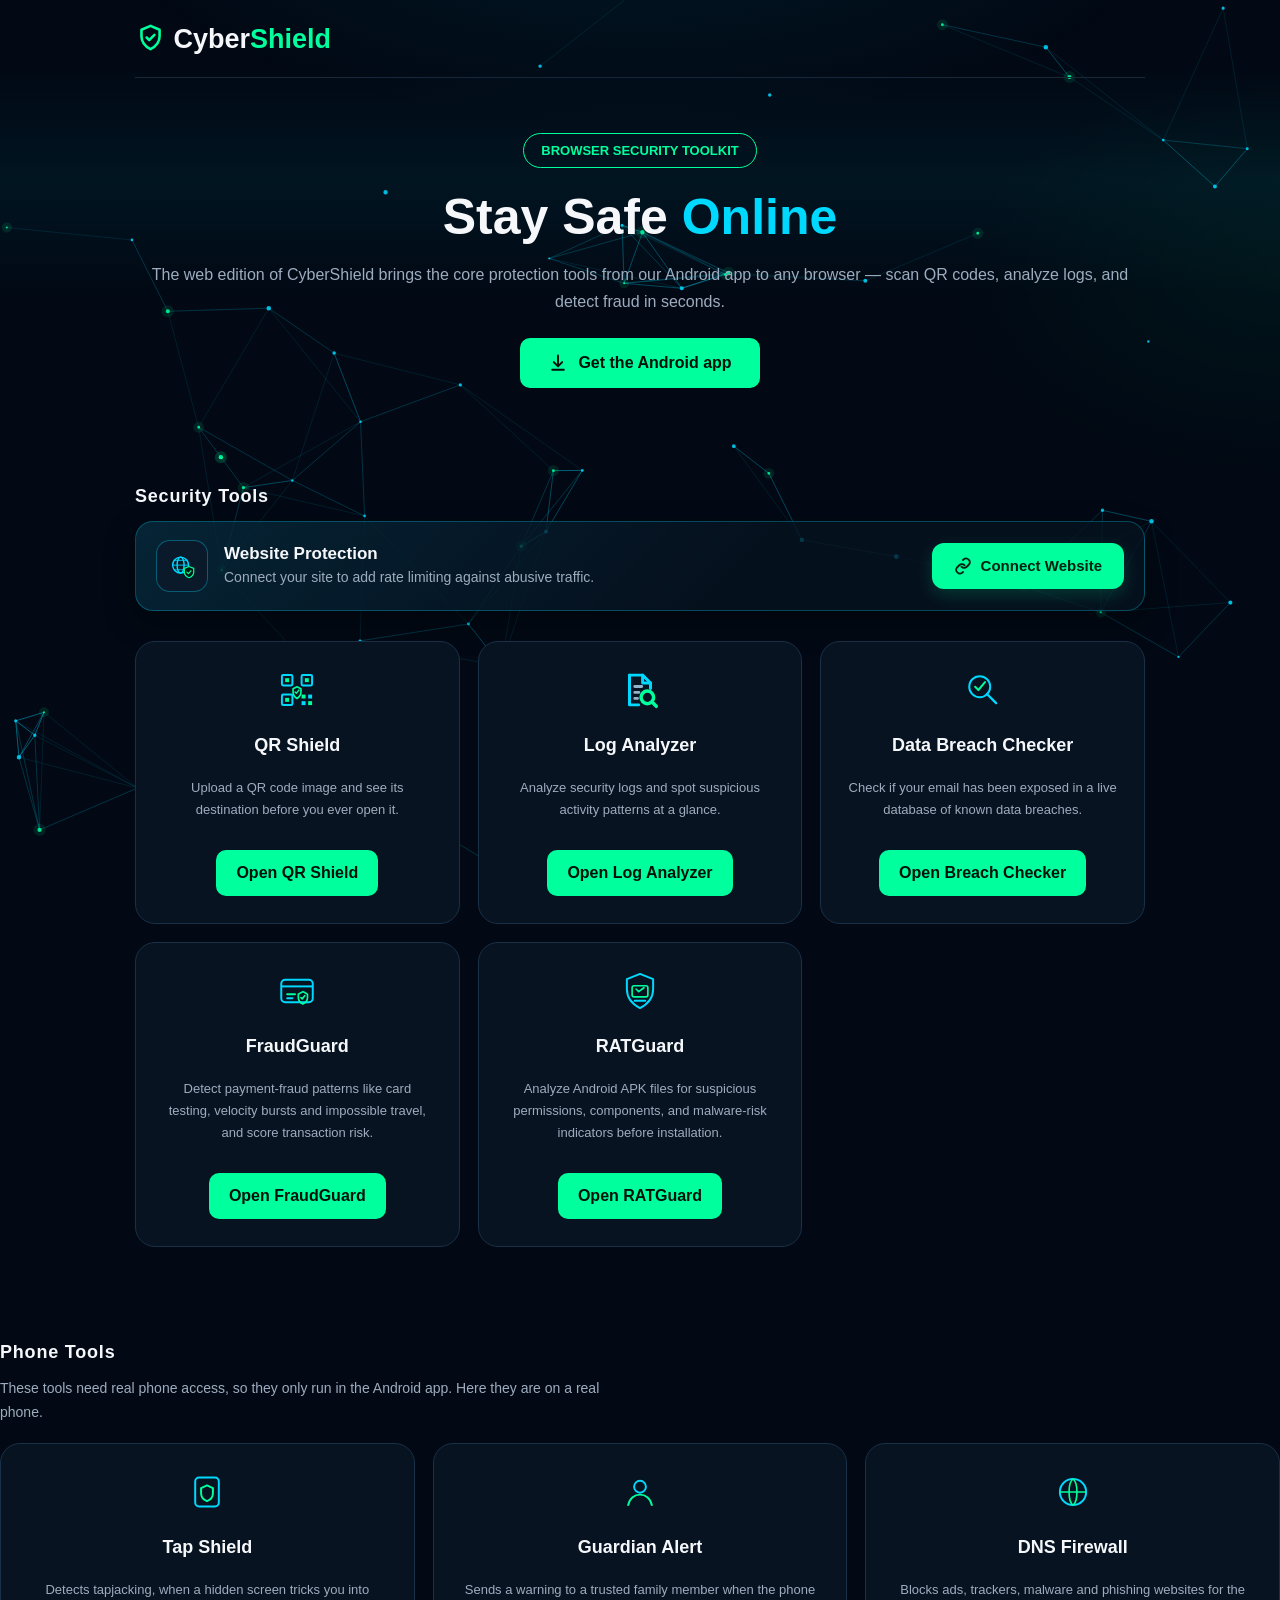
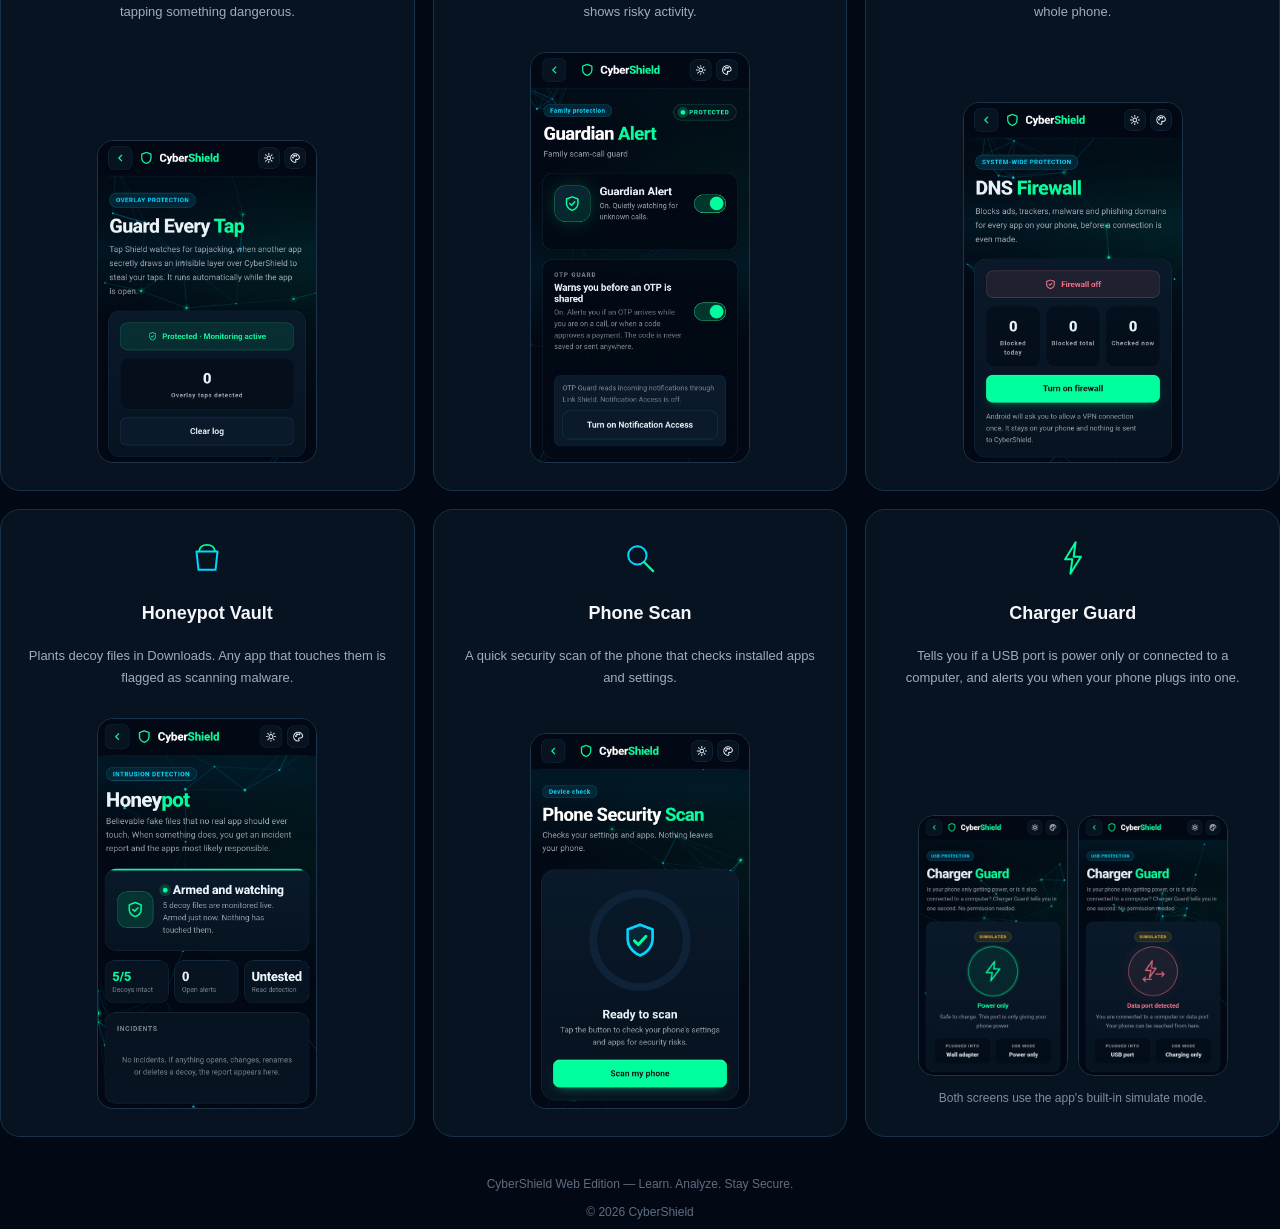
==== commit 9f42805f: "Add files via upload" ====
--- a/index.html
+++ b/index.html
@@ -420,7 +420,16 @@
 <div class="cs-modal" id="csModal" role="dialog" aria-modal="true" aria-labelledby="csTitle"><div class="cs-box">
 <div class="cs-head"><h3 id="csTitle">Connect your website</h3><button class="cs-x" id="csClose" type="button" aria-label="Close"><svg viewBox="0 0 24 24" fill="none" stroke="currentColor" stroke-width="2.4" stroke-linecap="round"><path d="M6 6l12 12M18 6L6 18"/></svg></button></div>
 <div class="cs-step" id="csStep1"><p>Enter your website address. We never visit it; you add a small guard to your server in the next step.</p><input id="csUrl" type="url" inputmode="url" placeholder="https://yoursite.com" autocomplete="off" autocapitalize="off" spellcheck="false"><div class="cs-err" id="csErr"></div><div class="cs-row"><button class="cs-btn" id="csGo" type="button"><span class="cs-lbl">Connect</span></button></div></div>
-<div class="cs-step" id="csStep2" hidden><p>Add this to your site's server (Node/Express) and redeploy. This page updates automatically once your site checks in.</p><pre id="csSnip"></pre><p>Keep the key secret: set it as the environment variable <b>CYBERSHIELD_KEY</b>, never in public code.</p><div class="cs-row"><button class="cs-btn cs-ghost" id="csDisc" type="button"><span class="cs-lbl">Disconnect site</span></button></div></div>
+<div class="cs-step" id="csStep2" hidden>
+<p><b>Step 1.</b> Tap Copy. Your site details are already inside the code.</p>
+<div class="cs-row"><button class="cs-btn" id="csCopy" type="button"><span class="cs-lbl">Copy code</span></button></div>
+<pre id="csSnip" style="max-height:150px;overflow:auto">Preparing your code...</pre>
+<p><b>Step 2.</b> Open your website's main file. Put your cursor at the very start, before everything else. Paste. Then press Enter once so there is a blank line after it.</p>
+<details><summary style="cursor:pointer;font-weight:700">Which file is my main file?</summary><ol style="margin:8px 0 0 18px;line-height:1.6"><li>Open the file called <b>package.json</b> in your website's files.</li><li>Find the word <b>"start"</b>. Next to it you will see something like <b>node server.js</b>.</li><li>The name after <b>node</b> (here <b>server.js</b>) is your main file. If you don't see it, look for <b>"main"</b> in the same file.</li><li>On GitHub: open that file, tap the <b>pencil</b> icon, paste on the first line, then tap <b>Commit changes</b>.</li></ol></details>
+<p><b>Step 3.</b> Restart your website. Hosts like Render and Railway restart by themselves after you save the file on GitHub. Otherwise tap Restart or Deploy on your host. This page turns green when your site connects. Nothing is blocked until you switch rate limiting on.</p>
+<p>If your code is on a public page (like public GitHub), anyone could read the key inside this code. In that case set the key as a secret named <b>CYBERSHIELD_KEY</b> on your host instead.</p>
+<div class="cs-row"><button class="cs-btn cs-ghost" id="csDisc" type="button"><span class="cs-lbl">Disconnect site</span></button></div></div>
+</div>
 </div></div>
 <div class="grid"><!-- QR SHIELD --><div class="card" data-glow><div class="icon"><svg width="42"
 height="42"
@@ -998,9 +1007,39 @@
 var DEF="Connect your site to add rate limiting against abusive traffic.";
 function state(t,ok){var s=$("csState");s.textContent=t||DEF;s.className="cs-state"+(ok?" ok":"");$("csBar").classList.toggle("live",!!ok)}
 function lbl(el,t){el.querySelector(".cs-lbl").textContent=t}
+var guardSrc="";
+function buildSnippet(){
+ var code="// ===== CyberShield guard: paste as the very first line of your main file =====\n"
+  +"(function(){\n"
+  +"const module = {};\n"+guardSrc.trim()+"\n"
+  +"const mw = module.exports({ siteId: '"+site.id+"', guardKey: process.env.CYBERSHIELD_KEY || '"+site.guardKey+"', api: '"+API+"' });\n"
+  +"const http = typeof require === 'function' ? require('http') : process.getBuiltinModule('http');\n"
+  +"const orig = http.Server.prototype.emit;\n"
+  +"http.Server.prototype.emit = function (ev, req, res) {\n"
+  +"  if (ev !== 'request') return orig.apply(this, arguments);\n"
+  +"  let ok = false;\n"
+  +"  const r = { on: (e, f) => res.on(e, f), get statusCode() { return res.statusCode; },\n"
+  +"    set(k, v) { res.setHeader(k, v); return r; }, status(c) { res.statusCode = c; return r; },\n"
+  +"    json(o) { res.setHeader('Content-Type', 'application/json'); res.end(JSON.stringify(o)); } };\n"
+  +"  try { mw(req, r, () => { ok = true; }); } catch (e) { ok = true; }\n"
+  +"  return ok ? orig.apply(this, arguments) : true;\n"
+  +"};\n"
+  +"})();\n"
+  +"// ===== end CyberShield guard =====\n";
+ $("csSnip").textContent=code;
+}
 function snippet(){
- $("csSnip").textContent="curl -O "+API+"/cybershield-guard.js\n\n// in your Express app:\nconst guard = require('./cybershield-guard');\napp.set('trust proxy', 1);\napp.use(guard({\n  siteId: '"+site.id+"',\n  guardKey: process.env.CYBERSHIELD_KEY, // value: "+site.guardKey+"\n  api: '"+API+"'\n}));";
-}
+ if(!site)return;
+ if(guardSrc){buildSnippet();return}
+ $("csSnip").textContent="Preparing your code...";
+ fetch(API+"/cybershield-guard.js").then(function(r){if(!r.ok)throw 0;return r.text()}).then(function(t){guardSrc=t;if(site)buildSnippet()}).catch(function(){$("csSnip").textContent="Could not load the code. Check your internet and reopen this window."});
+}
+$("csCopy").onclick=function(){
+ var t=$("csSnip").textContent,b=$("csCopy");
+ function done(ok){lbl(b,ok?"Copied!":"Press and hold the code to copy");setTimeout(function(){lbl(b,"Copy code")},2200)}
+ function fb(){try{var x=document.createElement("textarea");x.value=t;x.style.position="fixed";x.style.opacity="0";document.body.appendChild(x);x.select();var ok=document.execCommand("copy");document.body.removeChild(x);done(ok)}catch(e){done(false)}}
+ if(navigator.clipboard&&navigator.clipboard.writeText)navigator.clipboard.writeText(t).then(function(){done(true)},fb);else fb();
+};
 function render(){
  var c=$("csConnectBtn"),p=$("csProtectBtn"),l=$("csLimit");
  if(!site){c.className="cs-btn";lbl(c,"Connect Website");p.hidden=true;l.hidden=true;state("",false);return}
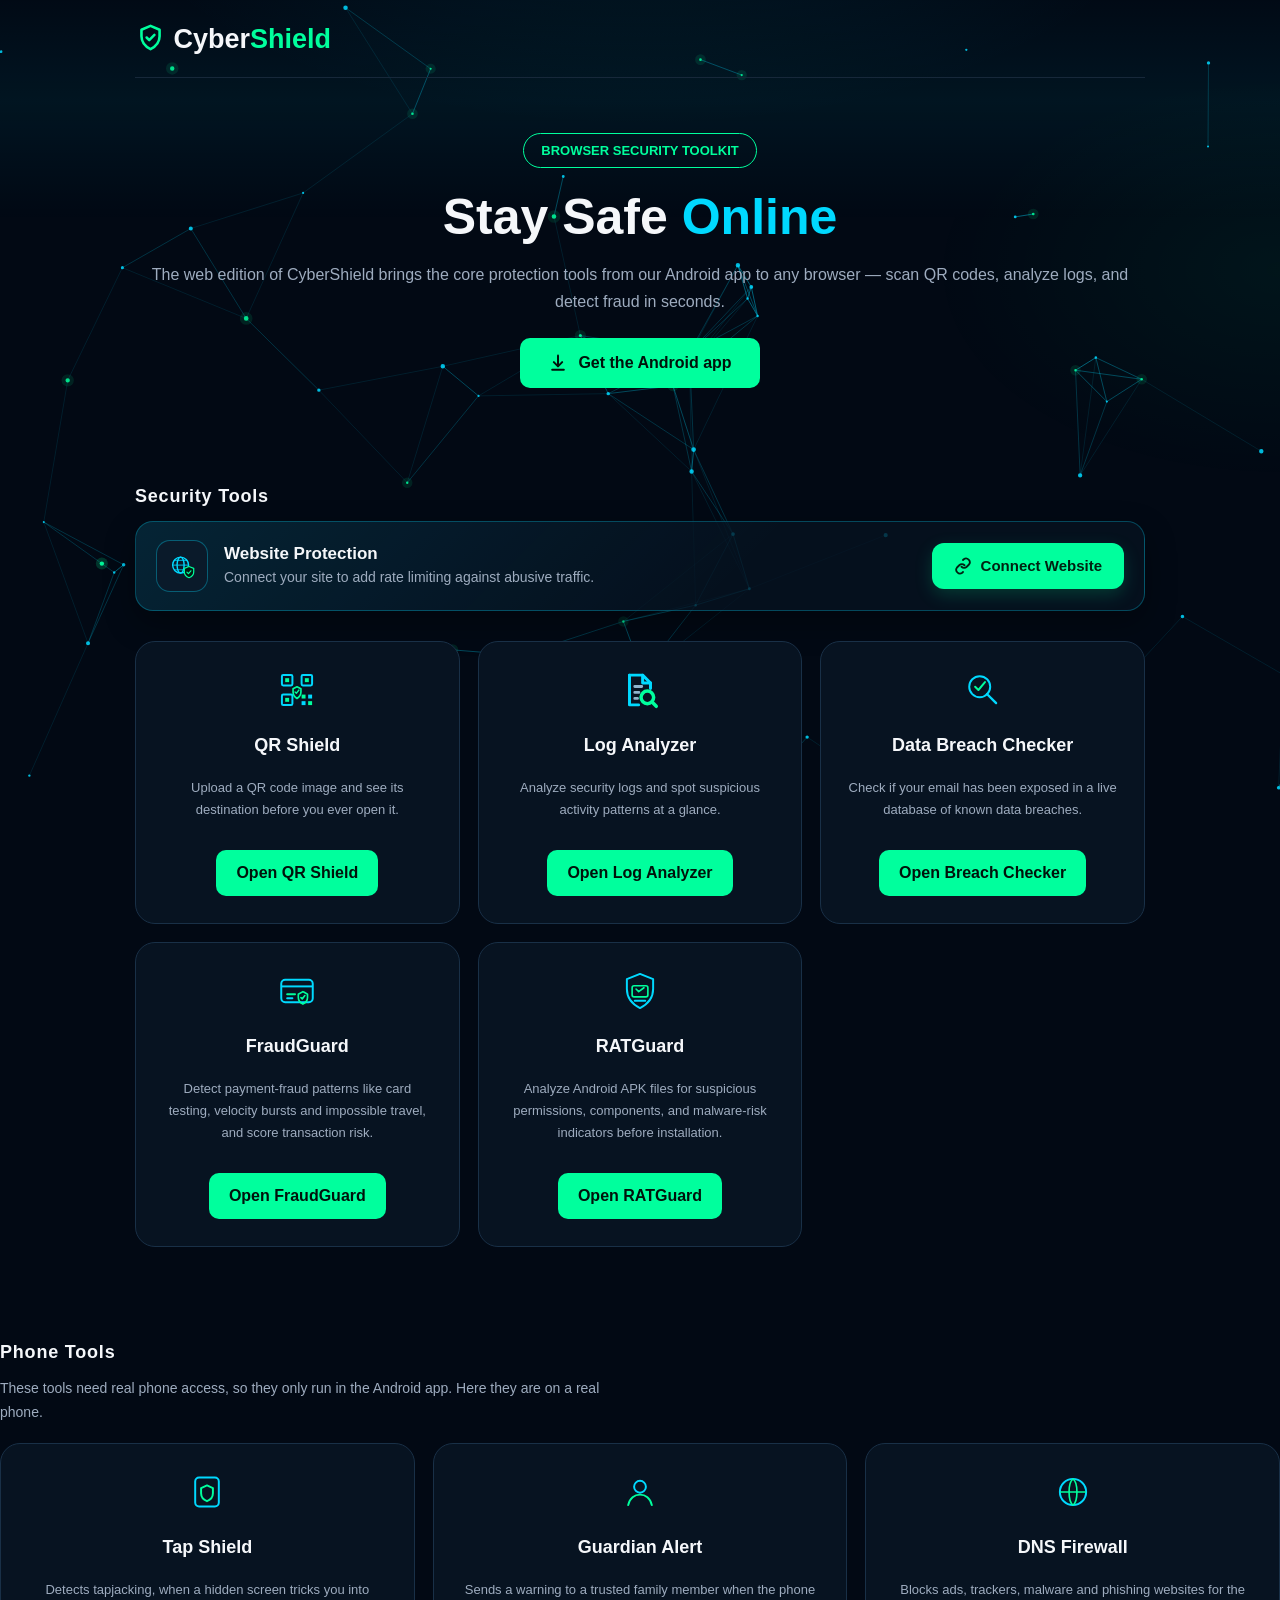
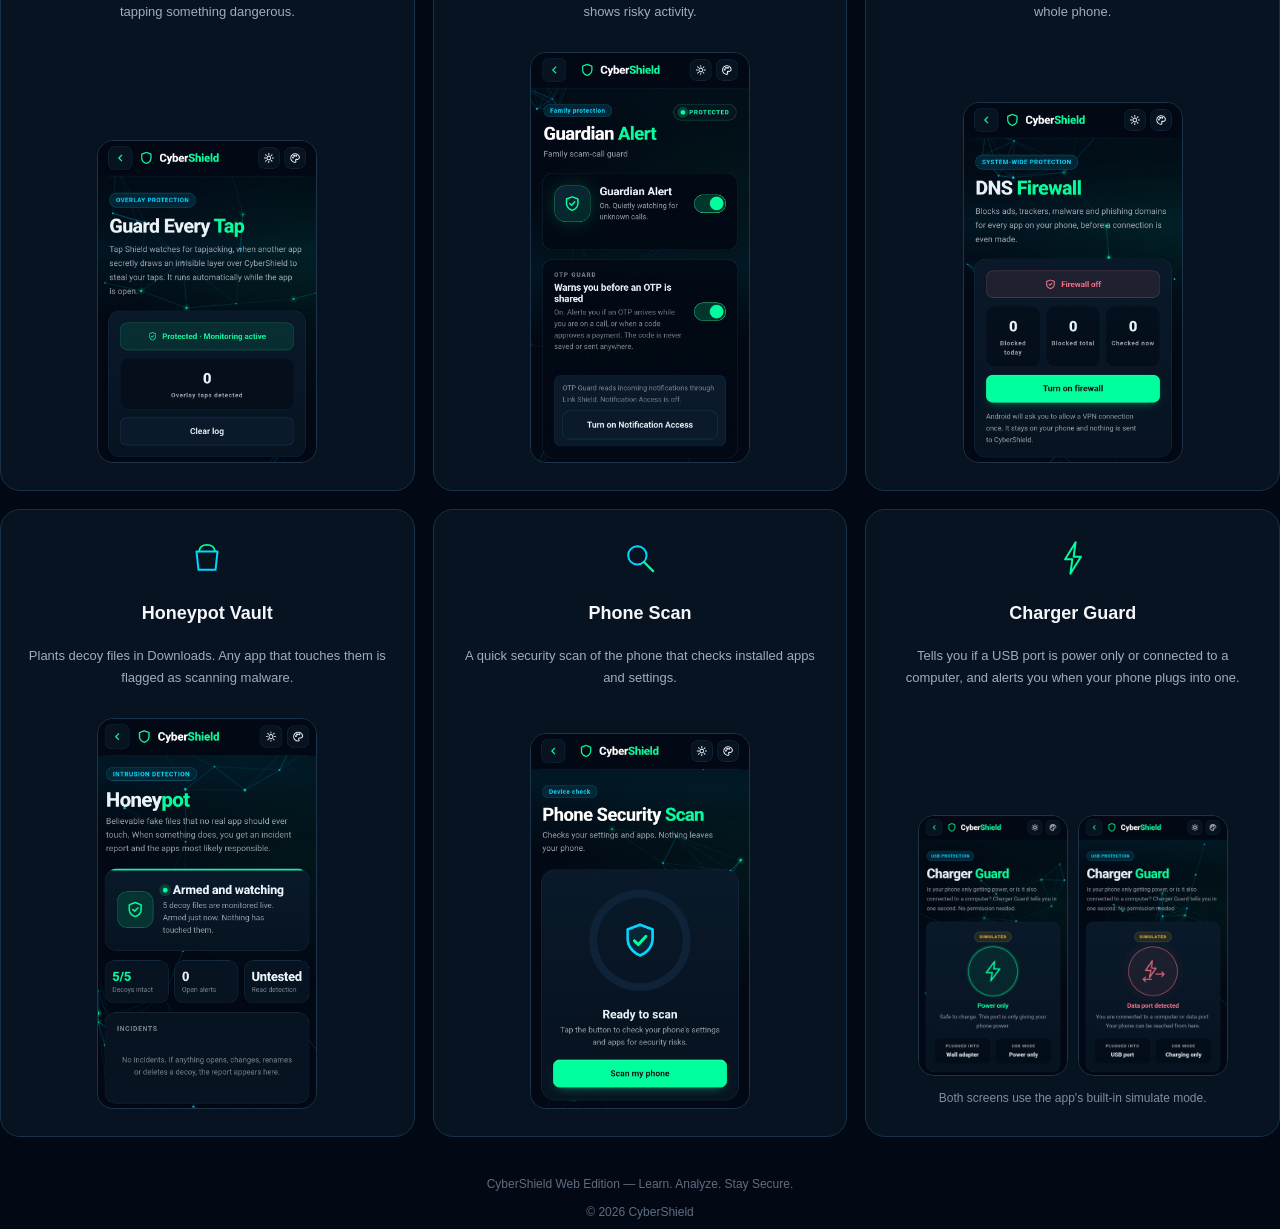
==== commit 3dd7fdcd: "Add files via upload" ====
--- a/index.html
+++ b/index.html
@@ -407,6 +407,43 @@
   .cs-box{border-radius:22px 22px 0 0;border-bottom:0;max-height:92%;transform:translateY(60px)}
 }
 @media(prefers-reduced-motion:reduce){.cs-box,.cs-modal,.cs-btn,.cs-step{transition:none!important;animation:none!important}}
+
+/* ---------- Cloudflare mode additions ---------- */
+.cs-seg{display:grid;grid-template-columns:1fr 1fr;gap:4px;padding:4px;margin:0 0 14px;border-radius:14px;background:#020914;border:1px solid #1d334a}
+.cs-seg button{min-height:46px;padding:6px 8px;border:0;border-radius:11px;background:transparent;color:#9eacbf;font:inherit;font-size:14px;font-weight:800;cursor:pointer;-webkit-tap-highlight-color:transparent;transition:background .25s ease,color .25s ease,transform .2s ease}
+.cs-seg button small{display:block;margin-top:1px;font-size:11px;font-weight:600;opacity:.75}
+.cs-seg button:active{transform:scale(.96)}
+.cs-seg button:focus-visible{outline:2px solid #00d9ff;outline-offset:2px}
+.cs-seg button[aria-pressed="true"]{background:rgba(0,217,255,.14);color:#00d9ff;box-shadow:inset 0 0 0 1px rgba(0,217,255,.4)}
+.cs-field{display:grid;grid-template-rows:0fr;opacity:0;transition:grid-template-rows .38s cubic-bezier(.2,.9,.25,1),opacity .3s ease}
+.cs-field.open{grid-template-rows:1fr;opacity:1}
+.cs-field>div{overflow:hidden;min-height:0}
+.cs-help{margin:0 0 12px;border:1px solid #1d334a;border-radius:12px;background:#0a1a2a}
+.cs-help summary{list-style:none;cursor:pointer;padding:12px 14px;font-size:13px;font-weight:800;color:#00d9ff;display:flex;align-items:center;justify-content:space-between}
+.cs-help summary::-webkit-details-marker{display:none}
+.cs-help summary::after{content:"+";font-size:18px;line-height:1;transition:transform .25s ease}
+.cs-help[open] summary::after{transform:rotate(45deg)}
+.cs-help ol{margin:0;padding:0 14px 12px 32px;font-size:13px;line-height:1.6;color:#9eacbf}
+.cs-help li{margin-bottom:4px}
+.cs-help b,.cs-info b{color:#f5f7fa}
+.cs-note{margin:10px 0 0!important;font-size:12px!important;line-height:1.5;color:#6f8196!important;text-align:center}
+.cs-gstat{display:flex;align-items:center;gap:10px;margin:2px 0 16px;padding:12px 14px;border-radius:12px;border:1px solid rgba(255,196,0,.4);background:#0a1a2a;color:#ffc400;font-size:14px;font-weight:700}
+.cs-gstat i{flex:none;width:9px;height:9px;border-radius:50%;background:#ffc400;animation:csPulse 1.6s ease-out infinite}
+.cs-gstat.ok{color:#00ff9d;border-color:rgba(0,255,157,.4)}
+.cs-gstat.ok i{background:#00ff9d;animation:none}
+.cs-info{margin:0 0 14px;padding:12px 14px;border-radius:12px;border:1px solid #1d334a;background:#0a1a2a;font-size:14px;line-height:1.6;color:#9eacbf}
+.cs-stats{display:grid;grid-template-columns:repeat(3,minmax(0,1fr));gap:10px;margin:0 0 14px}
+.cs-stat{padding:12px 8px 11px;border-radius:14px;text-align:center;background:#020914;border:1px solid #1d334a}
+.cs-stat b{display:block;font-size:24px;line-height:1.1;font-weight:800;font-variant-numeric:tabular-nums;color:#f5f7fa}
+.cs-stat span{display:block;margin-top:5px;font-size:11px;font-weight:800;letter-spacing:1.2px;text-transform:uppercase;color:#9eacbf}
+.cs-stat.ok{border-color:rgba(0,255,157,.35)}.cs-stat.ok b{color:#00ff9d}
+.cs-stat.bad{border-color:rgba(255,77,109,.38)}.cs-stat.bad b{color:#ff4d6d}
+.cs-stat.lim{border-color:rgba(0,217,255,.35)}.cs-stat.lim b{color:#00d9ff;font-size:19px;line-height:1.5}
+.cs-btn.cs-danger{background:#ff4d6d;color:#fff;box-shadow:0 6px 18px rgba(255,77,109,.2)}
+.cs-toast{position:fixed;left:50%;bottom:24px;z-index:10002;max-width:min(440px,calc(100% - 32px));padding:12px 18px;border-radius:14px;background:#12263a;border:1px solid #27425c;color:#f5f7fa;font-size:14px;line-height:1.5;text-align:center;box-shadow:0 12px 30px rgba(0,0,0,.5);opacity:0;visibility:hidden;transform:translate(-50%,12px);transition:opacity .3s ease,transform .3s ease,visibility 0s linear .3s}
+.cs-toast.show{opacity:1;visibility:visible;transform:translate(-50%,0);transition-delay:0s}
+@keyframes csPulse{0%{box-shadow:0 0 0 0 rgba(255,196,0,.5)}100%{box-shadow:0 0 0 9px rgba(255,196,0,0)}}
+@media(prefers-reduced-motion:reduce){.cs-field,.cs-seg button,.cs-gstat i,.cs-toast{transition:none!important;animation:none!important}}
 </style>
 <div class="cs-bar" id="csBar">
   <span class="cs-ico"><svg viewBox="0 0 64 64" fill="none" aria-hidden="true"><circle cx="29" cy="30" r="17" stroke="#00d9ff" stroke-width="3"/><ellipse cx="29" cy="30" rx="7.5" ry="17" stroke="#00d9ff" stroke-width="3"/><path d="M12 30h34M15 20h28M15 40h28" stroke="#00d9ff" stroke-width="2.4" stroke-linecap="round" opacity=".7"/><path d="M47 33l10 4v8c0 6-4 10-10 12-6-2-10-6-10-12v-8l10-4z" fill="#031a12" stroke="#00ff9d" stroke-width="2.6" stroke-linejoin="round"/><path d="M42.5 45l3.2 3.2 5.3-6" stroke="#00ff9d" stroke-width="2.6" stroke-linecap="round" stroke-linejoin="round"/></svg></span>
@@ -419,8 +456,31 @@
 </div>
 <div class="cs-modal" id="csModal" role="dialog" aria-modal="true" aria-labelledby="csTitle"><div class="cs-box">
 <div class="cs-head"><h3 id="csTitle">Connect your website</h3><button class="cs-x" id="csClose" type="button" aria-label="Close"><svg viewBox="0 0 24 24" fill="none" stroke="currentColor" stroke-width="2.4" stroke-linecap="round"><path d="M6 6l12 12M18 6L6 18"/></svg></button></div>
-<div class="cs-step" id="csStep1"><p>Enter your website address. We never visit it; you add a small guard to your server in the next step.</p><input id="csUrl" type="url" inputmode="url" placeholder="https://yoursite.com" autocomplete="off" autocapitalize="off" spellcheck="false"><div class="cs-err" id="csErr"></div><div class="cs-row"><button class="cs-btn" id="csGo" type="button"><span class="cs-lbl">Connect</span></button></div></div>
+<div class="cs-step" id="csStep1">
+<div class="cs-seg" role="group" aria-label="How is your site hosted"><button type="button" id="csModeCf" aria-pressed="true">Any website<small>via Cloudflare</small></button><button type="button" id="csModeGuard" aria-pressed="false">Node / Express<small>install a guard</small></button></div>
+<p id="csModeText">Works with any site that uses Cloudflare (WordPress, PHP, Python, static sites and more). Nothing to install on your server.</p>
+<input id="csUrl" type="url" inputmode="url" enterkeyhint="next" placeholder="https://yoursite.com" autocomplete="off" autocapitalize="off" spellcheck="false">
+<div class="cs-field open" id="csTokenWrap"><div>
+<input id="csToken" type="password" enterkeyhint="go" placeholder="Cloudflare API token" autocomplete="off" autocapitalize="off" spellcheck="false">
+<details class="cs-help"><summary>How do I get a token?</summary><ol>
+<li>Open the Cloudflare dashboard, then <b>My Profile &gt; API Tokens</b>.</li>
+<li>Choose <b>Create Token &gt; Create Custom Token</b>.</li>
+<li>Add these permissions: <b>Zone &gt; Zone &gt; Read</b>, <b>Zone &gt; Zone WAF &gt; Edit</b>, and <b>Zone &gt; Analytics &gt; Read</b> (for the counters).</li>
+<li>Under Zone Resources pick <b>Include &gt; Specific zone</b> and choose your site.</li>
+<li>Create the token and paste it here.</li>
+</ol></details>
+</div></div>
+<div class="cs-err" id="csErr" role="alert"></div><div class="cs-row"><button class="cs-btn" id="csGo" type="button"><span class="cs-lbl">Connect</span></button></div>
+<p class="cs-note" id="csSecNote">Your token is stored encrypted and only used to add or remove one rate-limit rule. You can revoke it in Cloudflare at any time.</p></div>
 <div class="cs-step" id="csStep2" hidden>
+<div class="cs-gstat" id="csGStat"><i></i><span id="csGStatText">Waiting for your site to check in...</span></div>
+<div id="csGuideCf" hidden>
+<div class="cs-info" id="csCfInfo"></div>
+<div class="cs-stats" id="csStats" hidden><div class="cs-stat ok"><b id="csAllowed">0</b><span>Allowed</span></div><div class="cs-stat bad"><b id="csBlocked">0</b><span>Blocked</span></div><div class="cs-stat lim"><b id="csLimitVal">-</b><span>Limit</span></div></div>
+<p id="csCfScope"></p>
+<p class="cs-note" id="csStatNote" style="display:none"></p>
+</div>
+<div id="csGuideGuard">
 <p><b>Step 1.</b> Tap Copy. Your site details are already inside the code.</p>
 <div class="cs-row"><button class="cs-btn" id="csCopy" type="button"><span class="cs-lbl">Copy code</span></button></div>
 <pre id="csSnip" style="max-height:150px;overflow:auto">Preparing your code...</pre>
@@ -428,9 +488,11 @@
 <details><summary style="cursor:pointer;font-weight:700">Which file is my main file?</summary><ol style="margin:8px 0 0 18px;line-height:1.6"><li>Open the file called <b>package.json</b> in your website's files.</li><li>Find the word <b>"start"</b>. Next to it you will see something like <b>node server.js</b>.</li><li>The name after <b>node</b> (here <b>server.js</b>) is your main file. If you don't see it, look for <b>"main"</b> in the same file.</li><li>On GitHub: open that file, tap the <b>pencil</b> icon, paste on the first line, then tap <b>Commit changes</b>.</li></ol></details>
 <p><b>Step 3.</b> Restart your website. Hosts like Render and Railway restart by themselves after you save the file on GitHub. Otherwise tap Restart or Deploy on your host. This page turns green when your site connects. Nothing is blocked until you switch rate limiting on.</p>
 <p>If your code is on a public page (like public GitHub), anyone could read the key inside this code. In that case set the key as a secret named <b>CYBERSHIELD_KEY</b> on your host instead.</p>
+</div>
 <div class="cs-row"><button class="cs-btn cs-ghost" id="csDisc" type="button"><span class="cs-lbl">Disconnect site</span></button></div></div>
 </div>
 </div></div>
+<div class="cs-toast" id="csToast" role="status" aria-live="polite"></div>
 <div class="grid"><!-- QR SHIELD --><div class="card" data-glow><div class="icon"><svg width="42"
 height="42"
 viewBox="0 0 64 64"
@@ -998,15 +1060,52 @@
 
 </script><script>
 (function(){
-var API="https://cybershield-api.musharafnizamuddin.workers.dev"; /* <- put your CyberShield API domain here */
+var API="https://cybershield-api.musharafnizamuddin.workers.dev";
+var KEY="cs_site";
 var $=function(i){return document.getElementById(i)};
-var site=null,last=null;
-try{site=JSON.parse(localStorage.getItem("cs_site")||"null")}catch(e){}
+var site=null,last=null,busy=false,mode="cf",discArm=0,toastT=0,lastFocus=null;
+try{site=JSON.parse(localStorage.getItem(KEY)||"null")}catch(e){}
+function save(){try{if(site)localStorage.setItem(KEY,JSON.stringify(site));else localStorage.removeItem(KEY)}catch(e){}}
 function hdr(){return {"Content-Type":"application/json","x-owner-key":site.ownerKey}}
 function err(t){$("csErr").textContent=t||""}
+function lbl(el,t){el.querySelector(".cs-lbl").textContent=t}
+var isCf=function(){return !!site&&site.mode==="cloudflare"};
+var ERR={
+  invalid_url:"Enter a valid http(s) address.",
+  invalid_token:"That doesn't look like a Cloudflare API token.",
+  zone_not_found:"This site isn't on the Cloudflare account that token belongs to.",
+  cloudflare_permission:"Cloudflare rejected the token. Check its permissions and that it covers this site.",
+  cloudflare_rule_limit:"Your Cloudflare plan's rate-limit rule quota is full. Remove an existing rule or upgrade.",
+  cloudflare_unreachable:"Could not reach Cloudflare. Try again in a moment.",
+  cloudflare_error:"Cloudflare returned an error. Try again.",
+  cloudflare_unavailable:"Cloudflare mode isn't enabled on the CyberShield server yet.",
+  rate_limited:"Too many attempts. Wait a minute and try again.",
+  busy:"The server is busy. Try again later."
+};
+function toast(t){
+  var el=$("csToast");el.textContent=t;el.classList.add("show");
+  clearTimeout(toastT);toastT=setTimeout(function(){el.classList.remove("show")},4200);
+}
 var DEF="Connect your site to add rate limiting against abusive traffic.";
 function state(t,ok){var s=$("csState");s.textContent=t||DEF;s.className="cs-state"+(ok?" ok":"");$("csBar").classList.toggle("live",!!ok)}
-function lbl(el,t){el.querySelector(".cs-lbl").textContent=t}
+
+/* ---------- mode switch ---------- */
+function setMode(m){
+  mode=m;
+  $("csModeCf").setAttribute("aria-pressed",m==="cf"?"true":"false");
+  $("csModeGuard").setAttribute("aria-pressed",m==="guard"?"true":"false");
+  $("csTokenWrap").classList.toggle("open",m==="cf");
+  $("csSecNote").style.display=m==="cf"?"":"none";
+  $("csModeText").textContent=m==="cf"
+    ?"Works with any site that uses Cloudflare (WordPress, PHP, Python, static sites and more). Nothing to install on your server."
+    :"For Node.js / Express sites. We never visit your site; you add a small guard to your server in the next step.";
+  $("csUrl").setAttribute("enterkeyhint",m==="cf"?"next":"go");
+  err("");
+}
+$("csModeCf").onclick=function(){setMode("cf")};
+$("csModeGuard").onclick=function(){setMode("guard")};
+
+/* ---------- guard snippet (Node / Express mode) ---------- */
 var guardSrc="";
 function buildSnippet(){
  var code="// ===== CyberShield guard: paste as the very first line of your main file =====\n"
@@ -1029,10 +1128,10 @@
  $("csSnip").textContent=code;
 }
 function snippet(){
- if(!site)return;
+ if(!site||isCf())return;
  if(guardSrc){buildSnippet();return}
  $("csSnip").textContent="Preparing your code...";
- fetch(API+"/cybershield-guard.js").then(function(r){if(!r.ok)throw 0;return r.text()}).then(function(t){guardSrc=t;if(site)buildSnippet()}).catch(function(){$("csSnip").textContent="Could not load the code. Check your internet and reopen this window."});
+ fetch(API+"/cybershield-guard.js").then(function(r){if(!r.ok)throw 0;return r.text()}).then(function(t){guardSrc=t;if(site&&!isCf())buildSnippet()}).catch(function(){$("csSnip").textContent="Could not load the code. Check your internet and reopen this window."});
 }
 $("csCopy").onclick=function(){
  var t=$("csSnip").textContent,b=$("csCopy");
@@ -1040,46 +1139,96 @@
  function fb(){try{var x=document.createElement("textarea");x.value=t;x.style.position="fixed";x.style.opacity="0";document.body.appendChild(x);x.select();var ok=document.execCommand("copy");document.body.removeChild(x);done(ok)}catch(e){done(false)}}
  if(navigator.clipboard&&navigator.clipboard.writeText)navigator.clipboard.writeText(t).then(function(){done(true)},fb);else fb();
 };
+
+/* ---------- render ---------- */
+function tween(el,to){
+  var from=+el.getAttribute("data-v")||0;el.setAttribute("data-v",to);
+  if(from===to){el.textContent=to.toLocaleString();return}
+  var t0=performance.now(),dur=650;
+  (function f(t){var k=Math.min(1,(t-t0)/dur),e=1-Math.pow(1-k,3);el.textContent=Math.round(from+(to-from)*e).toLocaleString();if(k<1)requestAnimationFrame(f)})(t0);
+}
+function renderGuide(on){
+  var cfm=isCf();
+  $("csGuideCf").hidden=!cfm;
+  $("csGuideGuard").style.display=cfm?"none":"";
+  $("csGStat").className="cs-gstat"+(on?" ok":"");
+  $("csGStatText").textContent=cfm
+    ?(on?"Connected to Cloudflare"+(site.zone?" ("+site.zone+")":"")+".":"Connecting to Cloudflare...")
+    :(on?"Your site has checked in. You're connected.":"Waiting for your site to check in...");
+  $("csTitle").textContent=!site?"Connect your website":(cfm?"Cloudflare protection":"Install the guard");
+  if(!cfm)return;
+  var pl=site.plan||"free",en=last&&last.enforced,info=$("csCfInfo");
+  info.textContent="";
+  var b=document.createElement("b");b.textContent=(site.zone||site.host)+" ("+pl+" plan)";
+  info.appendChild(b);
+  info.appendChild(document.createTextNode(en
+    ?". Enforced as "+en.requests+" requests per "+en.period+" seconds per visitor, then blocked for "+en.timeout+" seconds."
+    :". Turn on rate limiting to add the rule to your Cloudflare zone."));
+  $("csCfScope").textContent=pl==="free"
+    ?"On Cloudflare's Free plan the rule applies to every hostname in your zone and counts over 10 seconds, so your limit is converted to a 10-second rate. Free plans also allow only one rate-limit rule."
+    :"The rule applies to "+site.host+" and its www or apex twin.";
+  var prot=!!(on&&last&&last.protect);
+  $("csStats").hidden=!prot;
+  var nt=$("csStatNote");
+  if(prot){
+    var hasStats=last.allowed!=null&&last.blocked!=null;
+    if(hasStats){tween($("csAllowed"),+last.allowed||0);tween($("csBlocked"),+last.blocked||0)}
+    else{$("csAllowed").textContent="-";$("csBlocked").textContent="-";$("csAllowed").setAttribute("data-v","0");$("csBlocked").setAttribute("data-v","0")}
+    $("csLimitVal").textContent=en?(en.requests+" / "+en.period+"s"):(last.max+" / "+(last.windowSec===60?"min":last.windowSec+"s"));
+    nt.style.display="";
+    nt.textContent=hasStats?"Last 24 hours, from Cloudflare analytics.":"Counters need the Analytics: Read permission on your token. Add it in Cloudflare to see them.";
+  }else nt.style.display="none";
+}
 function render(){
- var c=$("csConnectBtn"),p=$("csProtectBtn"),l=$("csLimit");
- if(!site){c.className="cs-btn";lbl(c,"Connect Website");p.hidden=true;l.hidden=true;state("",false);return}
- var on=!!(last&&last.connected);
- c.className="cs-btn"+(on?"":" cs-ghost");
- lbl(c,(on?"Connected: ":"Pending: ")+site.host);
- if(!on){p.hidden=true;l.hidden=true;state("Waiting for "+site.host+" to check in (install the guard, then redeploy)...",false);return}
- p.hidden=false;l.hidden=false;
- if(document.activeElement!==l&&[].some.call(l.options,function(o){return +o.value===last.max}))l.value=String(last.max);
- if(last.protect){lbl(p,"Rate limiting ON. Turn off");state("Protected: "+last.max+" requests per "+last.windowSec+"s per IP. Allowed "+last.allowed+", blocked "+last.blocked,true)}
- else{lbl(p,"Add security / rate limiting");state("Site connected. Rate limiting is off.",true)}
+  var c=$("csConnectBtn"),p=$("csProtectBtn"),l=$("csLimit");
+  if(!site){c.className="cs-btn";lbl(c,"Connect Website");p.hidden=true;l.hidden=true;state("",false);renderGuide(false);return}
+  var on=!!(last&&last.connected),cfm=isCf();
+  c.className="cs-btn"+(on?"":" cs-ghost");
+  lbl(c,(on?"Connected: ":"Pending: ")+site.host);
+  renderGuide(on);
+  if(!on){
+    p.hidden=true;l.hidden=true;
+    state(cfm?"Connecting "+site.host+" to Cloudflare...":"Waiting for "+site.host+" to check in (install the guard, then redeploy)...",false);
+    return;
+  }
+  p.hidden=false;l.hidden=false;
+  if(document.activeElement!==l&&[].some.call(l.options,function(o){return +o.value===last.max}))l.value=String(last.max);
+  if(last.protect){
+    lbl(p,"Rate limiting ON. Turn off");
+    var en=last.enforced;
+    state("Protected: "+(cfm&&en?en.requests+" requests per "+en.period+"s per visitor":last.max+" requests per "+last.windowSec+"s per IP")
+      +(last.allowed!=null&&last.blocked!=null?". Allowed "+last.allowed+", blocked "+last.blocked:""),true);
+  }else{lbl(p,"Add security / rate limiting");state("Site connected"+(cfm?" through Cloudflare":"")+". Rate limiting is off.",true)}
 }
 async function refresh(){
- if(!site)return;
- try{
-  var r=await fetch(API+"/api/sites/"+site.id+"/status",{headers:hdr()});
-  if(r.status===404||r.status===403){localStorage.removeItem("cs_site");site=null;last=null;render();return}
-  last=await r.json();render();
- }catch(e){state("Cannot reach the CyberShield API",false)}
+  if(!site||document.hidden)return;
+  try{
+    var r=await fetch(API+"/api/sites/"+site.id+"/status",{headers:hdr()});
+    if(r.status===404||r.status===403){site=null;last=null;save();render();steps();return}
+    last=await r.json();render();
+  }catch(e){state("Cannot reach the CyberShield API",false)}
 }
 function steps(){
- var s1=$("csStep1"),s2=$("csStep2");
- s1.hidden=!!site;s2.hidden=!site;
- if(site)snippet();
-}
-var lastFocus=null;
-/* Keyboard handling: lift the modal above the on-screen keyboard */
+  var s1=$("csStep1"),s2=$("csStep2");
+  s1.hidden=!!site;s2.hidden=!site;
+  discArm=0;lbl($("csDisc"),"Disconnect site");$("csDisc").classList.remove("cs-danger");$("csDisc").classList.add("cs-ghost");
+  if(site){snippet();renderGuide(!!(last&&last.connected))}else $("csTitle").textContent="Connect your website";
+}
+
+/* ---------- modal ---------- */
 function fitKb(){
  var vv=window.visualViewport;if(!vv)return;
  var kb=Math.max(0,Math.round(window.innerHeight-vv.height-vv.offsetTop));
- if(kb<80)kb=0; /* ignore browser-bar jitter */
+ if(kb<80)kb=0;
  document.documentElement.style.setProperty("--cs-kb",kb+"px");
- if(kb&&document.activeElement===$("csUrl"))$("csUrl").scrollIntoView({block:"nearest"});
-}
-if(window.visualViewport){
- visualViewport.addEventListener("resize",fitKb);
- visualViewport.addEventListener("scroll",fitKb);
-}
-$("csUrl").addEventListener("focus",function(){setTimeout(fitKb,50);setTimeout(fitKb,350)});
-$("csUrl").addEventListener("blur",function(){setTimeout(fitKb,100)});
+ var a=document.activeElement;
+ if(kb&&a&&(a===$("csUrl")||a===$("csToken")))a.scrollIntoView({block:"nearest"});
+}
+if(window.visualViewport){visualViewport.addEventListener("resize",fitKb);visualViewport.addEventListener("scroll",fitKb)}
+["csUrl","csToken"].forEach(function(id){
+  $(id).addEventListener("focus",function(){setTimeout(fitKb,50);setTimeout(fitKb,350)});
+  $(id).addEventListener("blur",function(){setTimeout(fitKb,100)});
+});
 function open(){
  err("");steps();lastFocus=document.activeElement;
  $("csModal").classList.add("open");document.body.style.overflow="hidden";
@@ -1094,41 +1243,76 @@
 $("csClose").onclick=close;
 $("csModal").addEventListener("click",function(e){if(e.target===this)close()});
 document.addEventListener("keydown",function(e){if(e.key==="Escape"&&$("csModal").classList.contains("open"))close()});
-$("csUrl").addEventListener("keydown",function(e){if(e.key==="Enter"){e.preventDefault();$("csGo").click()}});
-/* tactile press ripple on every cs button */
+$("csUrl").addEventListener("keydown",function(e){if(e.key!=="Enter")return;e.preventDefault();if(mode==="cf")$("csToken").focus();else $("csGo").click()});
+$("csToken").addEventListener("keydown",function(e){if(e.key==="Enter"){e.preventDefault();$("csGo").click()}});
 document.addEventListener("pointerdown",function(e){
  var b=e.target.closest&&e.target.closest(".cs-btn");if(!b||b.disabled)return;
  var r=b.getBoundingClientRect(),d=Math.max(r.width,r.height)*2,sp=document.createElement("span");
  sp.className="cs-ripple";sp.style.cssText="width:"+d+"px;height:"+d+"px;left:"+(e.clientX-r.left-d/2)+"px;top:"+(e.clientY-r.top-d/2)+"px";
  b.appendChild(sp);setTimeout(function(){sp.remove()},650);
 });
+
+/* ---------- connect / disconnect / protect ---------- */
 $("csGo").onclick=async function(){
- err("");var b=this;b.classList.add("busy");
+ if(busy)return;
+ var b=this,cfm=mode==="cf",url=$("csUrl").value.trim(),token=$("csToken").value.trim();
+ err("");
+ if(!url){err("Enter your website address.");return}
+ if(cfm&&!token){err("Paste your Cloudflare API token.");return}
+ if(!/^https?:\/\//i.test(url))url="https://"+url;
+ busy=true;b.classList.add("busy");lbl(b,"Connecting...");
  try{
-  var r=await fetch(API+"/api/sites/connect",{method:"POST",headers:{"Content-Type":"application/json"},body:JSON.stringify({url:$("csUrl").value.trim()})});
-  var d=await r.json();
-  if(!r.ok){err(d.error==="invalid_url"?"Enter a valid http(s) address.":"Could not connect. Try again.");return}
-  site={id:d.siteId,ownerKey:d.ownerKey,guardKey:d.guardKey,host:d.host};last=null;
-  localStorage.setItem("cs_site",JSON.stringify(site));
+  var r=await fetch(API+(cfm?"/api/sites/connect-cloudflare":"/api/sites/connect"),{method:"POST",headers:{"Content-Type":"application/json"},body:JSON.stringify(cfm?{url:url,token:token}:{url:url})});
+  var d={};try{d=await r.json()}catch(e){}
+  if(!r.ok){err(ERR[d.error]||(r.status===429?ERR.rate_limited:"Could not connect. Try again."));return}
+  site={id:d.siteId,ownerKey:d.ownerKey,guardKey:d.guardKey||"",host:d.host,mode:cfm?"cloudflare":"guard",plan:d.plan||"",zone:d.zone||""};
+  last=null;save();
+  $("csUrl").value="";$("csToken").value="";
   render();steps();
- }catch(e){err("Cannot reach the CyberShield API.")}
- finally{b.classList.remove("busy")}
+  if(cfm)toast("Connected to Cloudflare. Turn on rate limiting to protect your site.");
+  refresh();
+ }catch(e){err("Cannot reach the CyberShield API. Check your internet connection.")}
+ finally{busy=false;b.classList.remove("busy");lbl(b,"Connect")}
 };
-$("csDisc").onclick=function(){localStorage.removeItem("cs_site");site=null;last=null;render();steps();$("csUrl").value="";setTimeout(function(){$("csUrl").focus({preventScroll:true})},200)};
+$("csDisc").onclick=async function(){
+ var b=this;if(!site)return;
+ var cfm=isCf();
+ if(!discArm){
+  discArm=1;b.classList.remove("cs-ghost");b.classList.add("cs-danger");
+  lbl(b,cfm?"Tap again: remove rule and token":"Tap again to confirm");
+  setTimeout(function(){if(discArm===1){discArm=0;b.classList.remove("cs-danger");b.classList.add("cs-ghost");lbl(b,"Disconnect site")}},4000);
+  return;
+ }
+ discArm=0;
+ var gone=site,removed=null;
+ try{
+  var r=await fetch(API+"/api/sites/"+gone.id,{method:"DELETE",headers:{"Content-Type":"application/json","x-owner-key":gone.ownerKey}});
+  if(r.ok){var d=await r.json();removed=d.ruleRemoved}
+ }catch(e){removed=false}
+ site=null;last=null;save();render();steps();
+ $("csUrl").value="";
+ toast(cfm&&removed===false?"Disconnected. Remove the CyberShield rule in your Cloudflare dashboard (Security > WAF > Rate limiting rules).":"Website disconnected.");
+ setTimeout(function(){$("csUrl").focus({preventScroll:true})},200);
+};
 async function send(en){
- await fetch(API+"/api/sites/"+site.id+"/protect",{method:"POST",headers:hdr(),body:JSON.stringify({enabled:en,max:+$("csLimit").value,windowSec:60})});
+ var r=await fetch(API+"/api/sites/"+site.id+"/protect",{method:"POST",headers:hdr(),body:JSON.stringify({enabled:en,max:+$("csLimit").value,windowSec:60})});
+ if(!r.ok){var d={};try{d=await r.json()}catch(e){}toast(ERR[d.error]||"Could not update protection. Try again.")}
  await refresh();
 }
 $("csProtectBtn").onclick=async function(){
  if(!site||!last)return;
+ var b=this;b.classList.add("busy");
  try{await send(!last.protect)}catch(e){state("Could not update protection",false)}
+ b.classList.remove("busy");
 };
 $("csLimit").onchange=async function(){
  if(site&&last&&last.protect){try{await send(true)}catch(e){state("Could not update the limit",false)}}
 };
-render();refresh();setInterval(refresh,5000);
+document.addEventListener("visibilitychange",function(){if(!document.hidden)refresh()});
+render();steps();refresh();setInterval(refresh,5000);
 })();
 </script>
+
 <script>
 /* CyberShield live-network background - same animation as the Android app (cs-fx.js) */
 (function(){
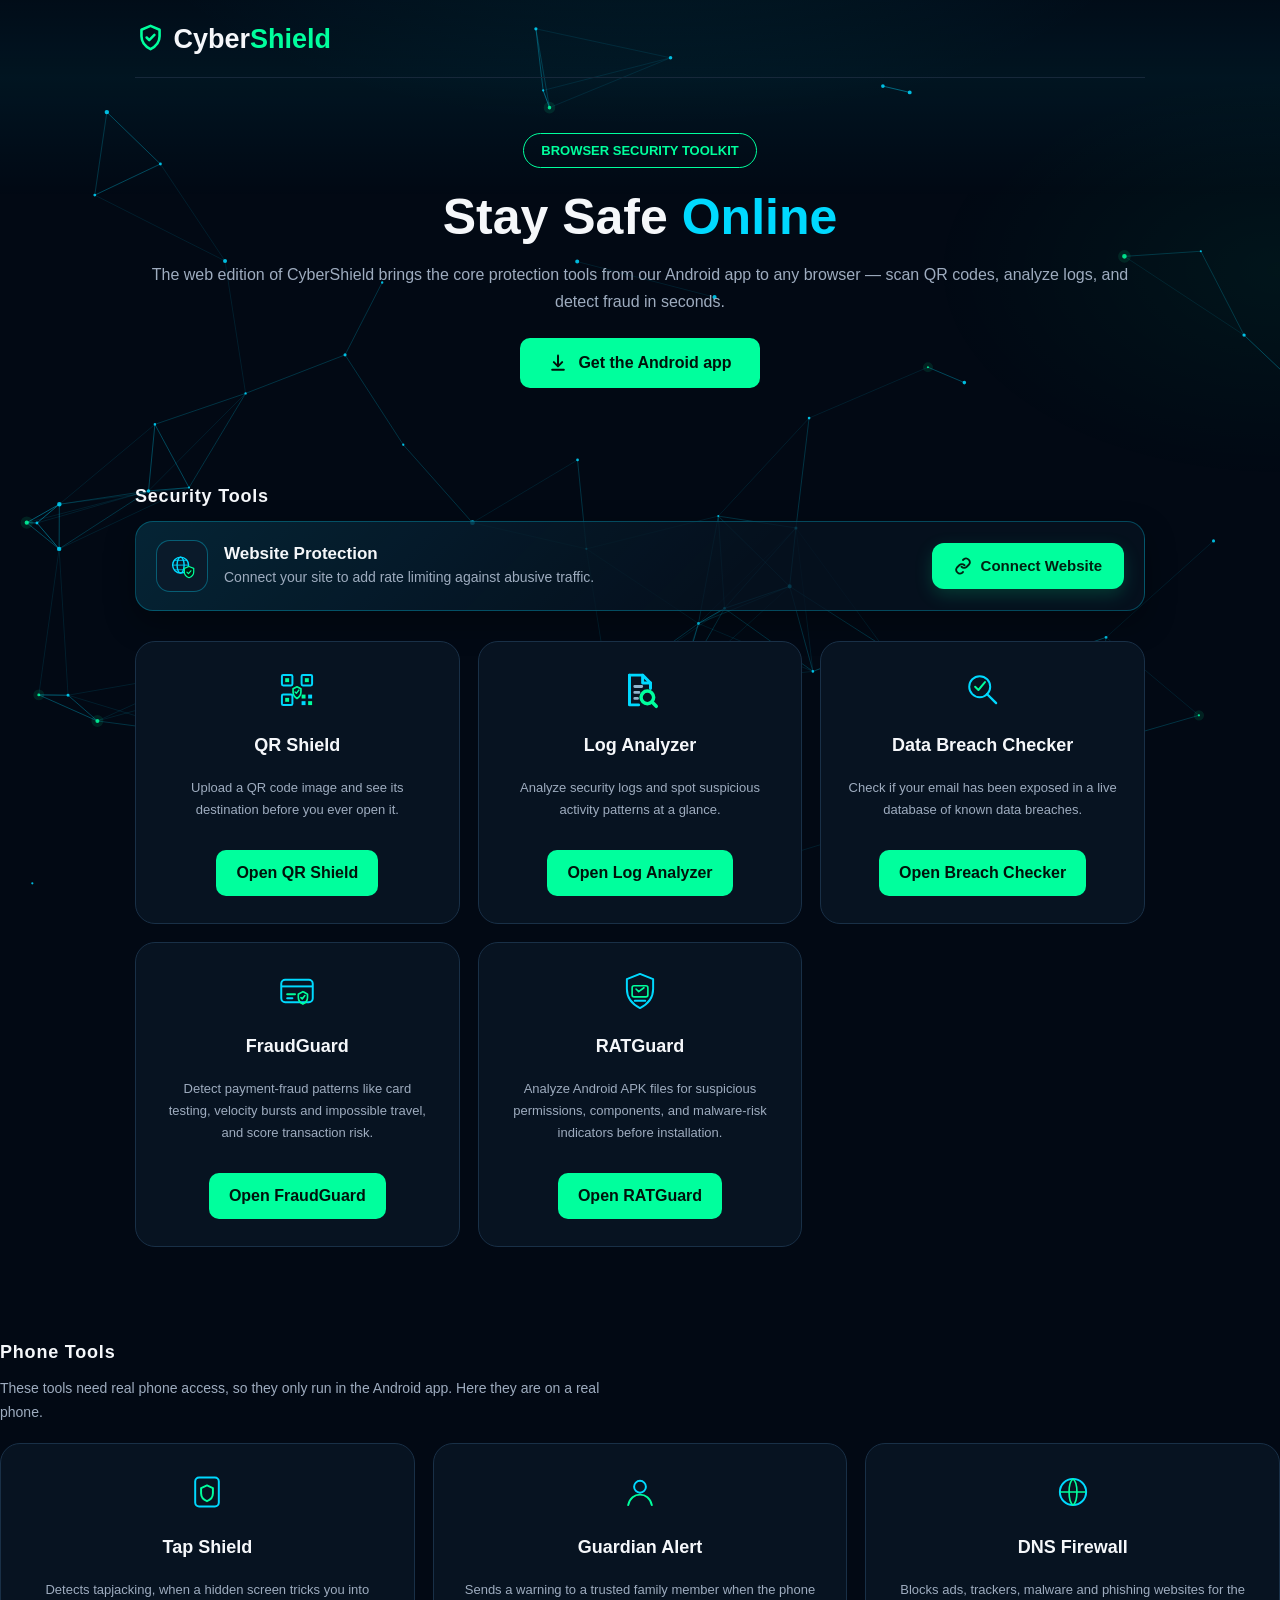
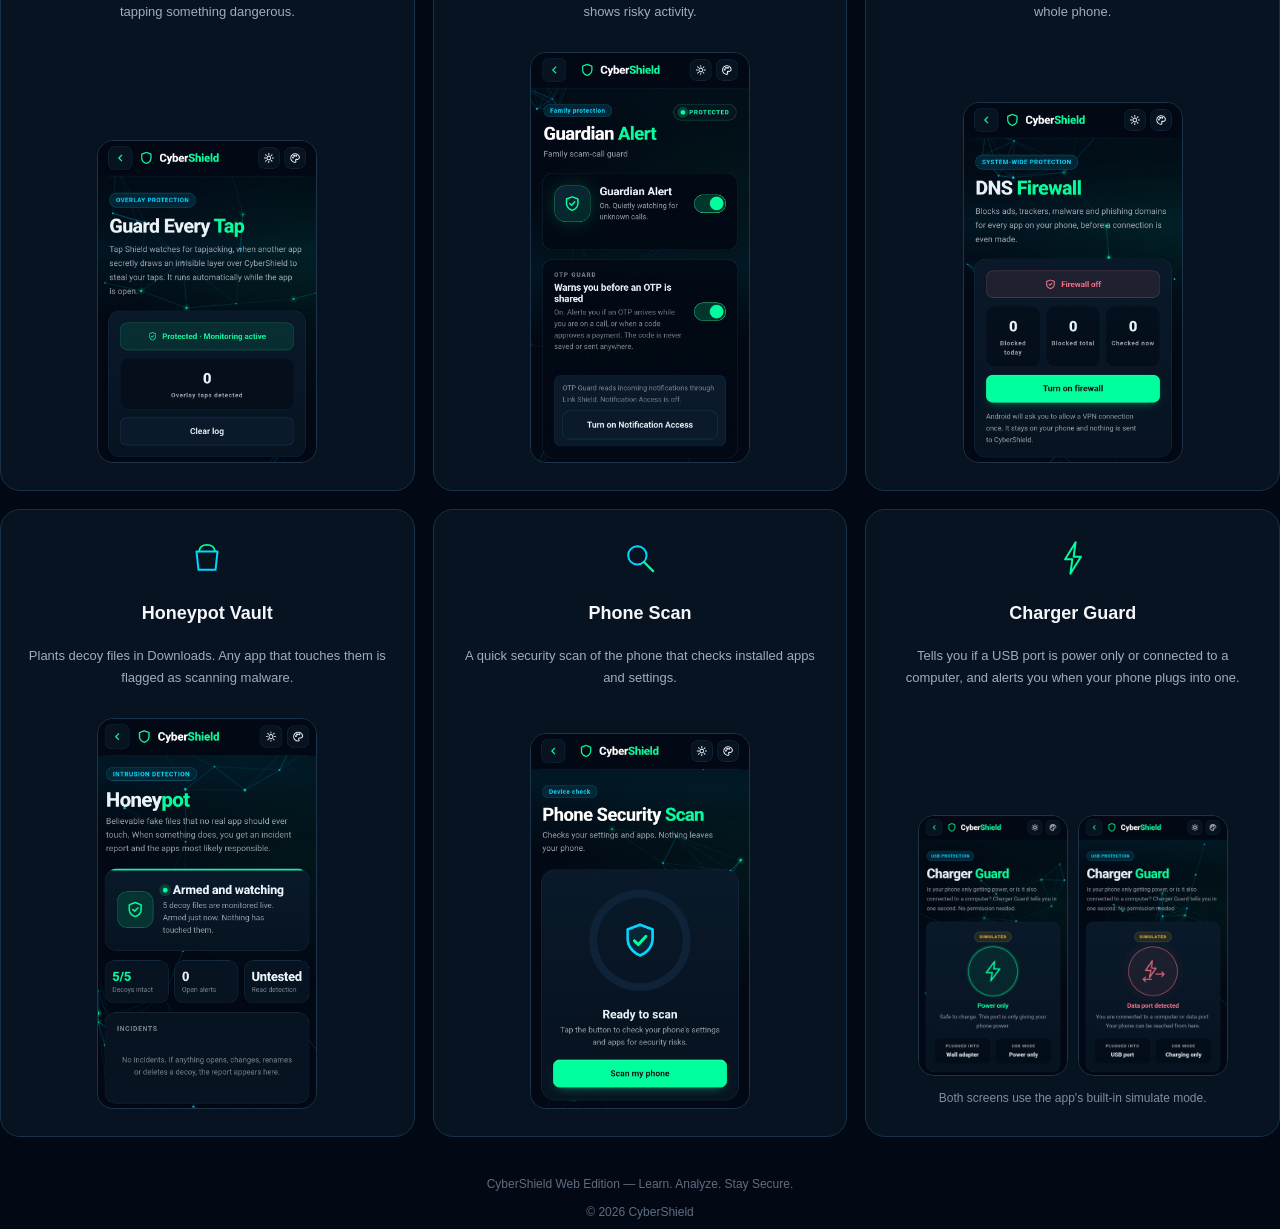
==== commit dfeccb41: "Add files via upload" ====
--- a/index.html
+++ b/index.html
@@ -375,7 +375,7 @@
 @keyframes csIn{from{opacity:0;transform:translateY(8px)}to{opacity:1;transform:none}}
 
 /* ---------- Modal (fades + slides, never pops) ---------- */
-.cs-modal{position:fixed;inset:0 0 var(--cs-kb,0px) 0;z-index:9999;display:flex;align-items:center;justify-content:center;padding:16px;
+.cs-modal{position:fixed;inset:0 0 var(--cs-kb,0px) 0;height:auto;z-index:9999;display:flex;align-items:center;justify-content:center;padding:16px;
   background:rgba(2,9,20,0);opacity:0;visibility:hidden;pointer-events:none;
   transition:opacity .3s ease,background .3s ease,visibility 0s linear .3s}
 .cs-modal.open{background:rgba(2,9,20,.82);opacity:1;visibility:visible;pointer-events:auto;transition-delay:0s}
@@ -1239,6 +1239,8 @@
  $("csModal").classList.remove("open");document.body.style.overflow="";
  if(lastFocus&&lastFocus.focus)lastFocus.focus({preventScroll:true});
 }
+/* keep the popup + toast as direct children of <body> so no animated/transformed parent can trap position:fixed */
+document.body.appendChild($("csModal"));document.body.appendChild($("csToast"));
 $("csConnectBtn").onclick=function(){setTimeout(open,120)};
 $("csClose").onclick=close;
 $("csModal").addEventListener("click",function(e){if(e.target===this)close()});
--- a/cs-polish.css
+++ b/cs-polish.css
@@ -50,7 +50,7 @@
 
 /* 7. soft page entrance */
 @keyframes csPageIn{from{opacity:0;transform:translateY(8px)}to{opacity:1;transform:none}}
-.wrap,.container,body>nav,body>section.hero{animation:csPageIn .45s var(--cs-ease) both}
+.wrap,.container,body>nav,body>section.hero{animation:csPageIn .45s var(--cs-ease) backwards}
 @media(prefers-reduced-motion:reduce){*,*::before,*::after{transition:none!important;animation:none!important}}
 
 /* 8. main action in a form: full width on phones so it lines up with the input above */
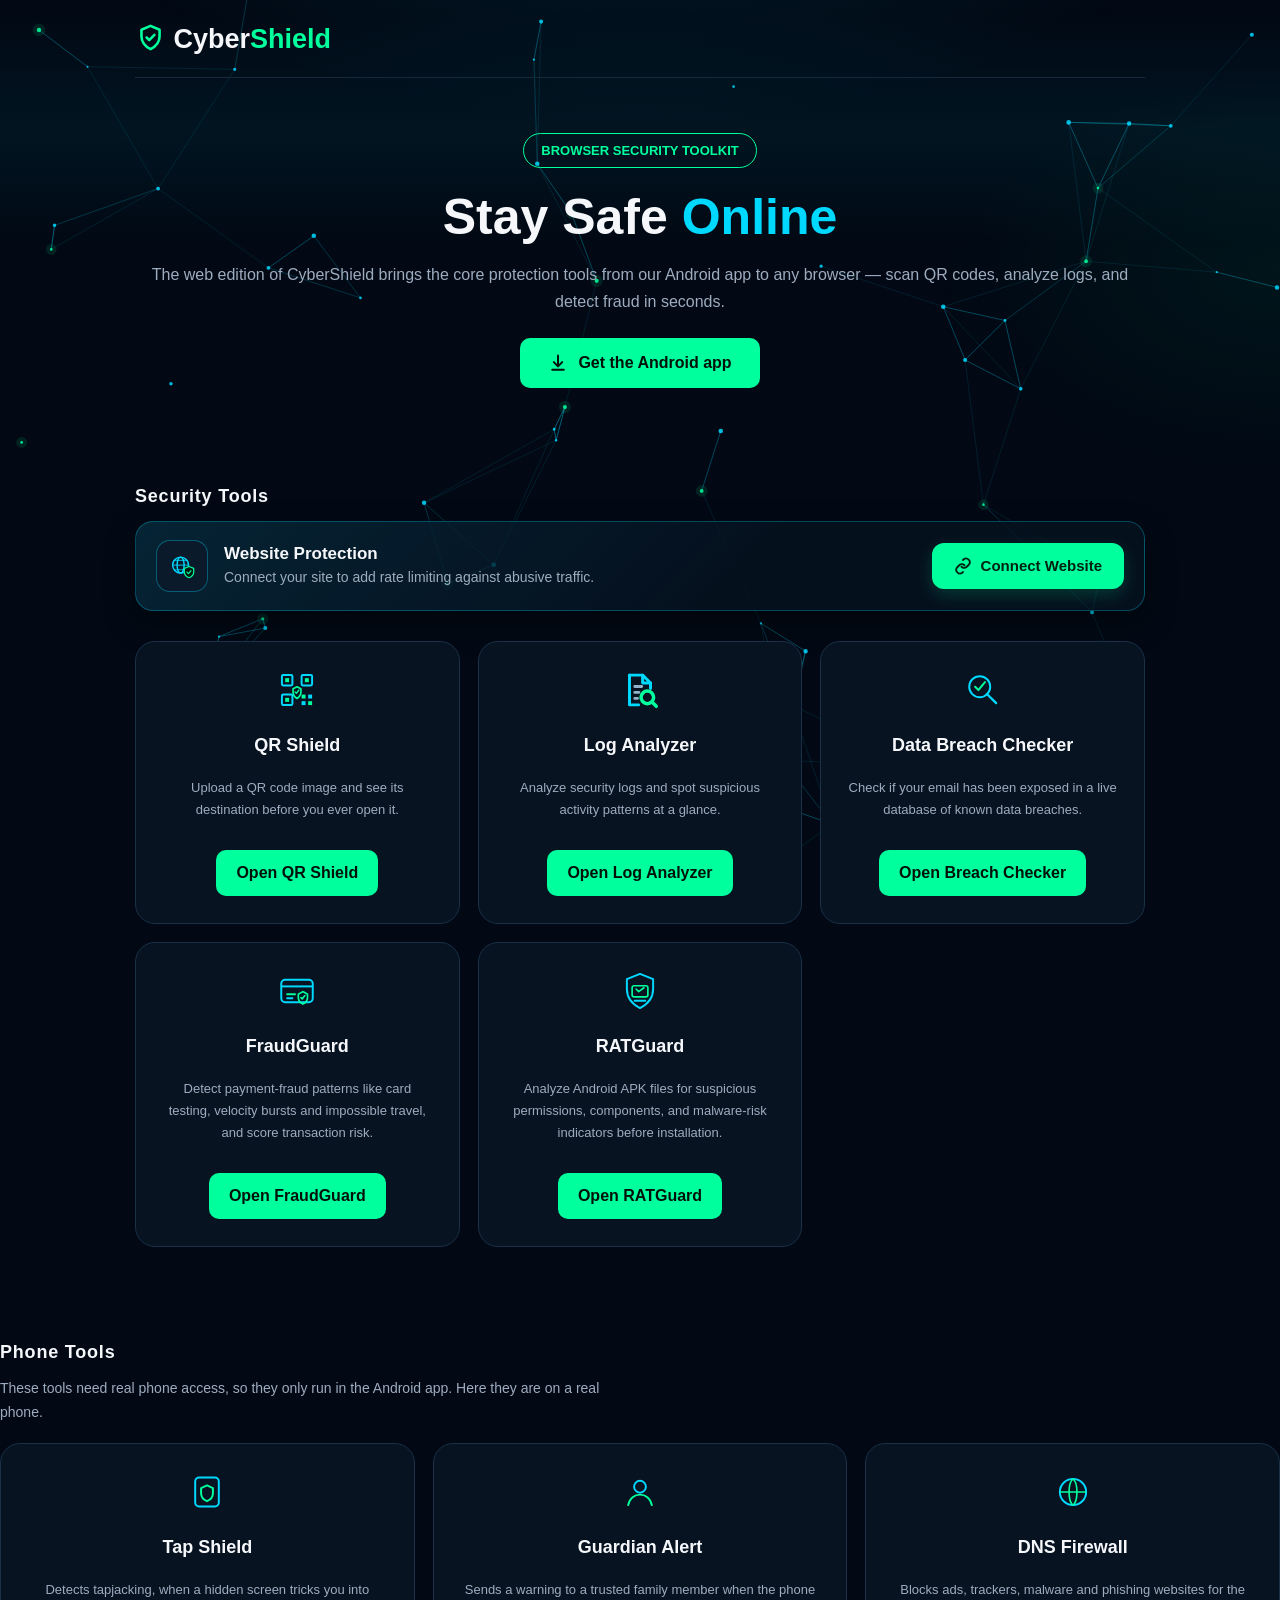
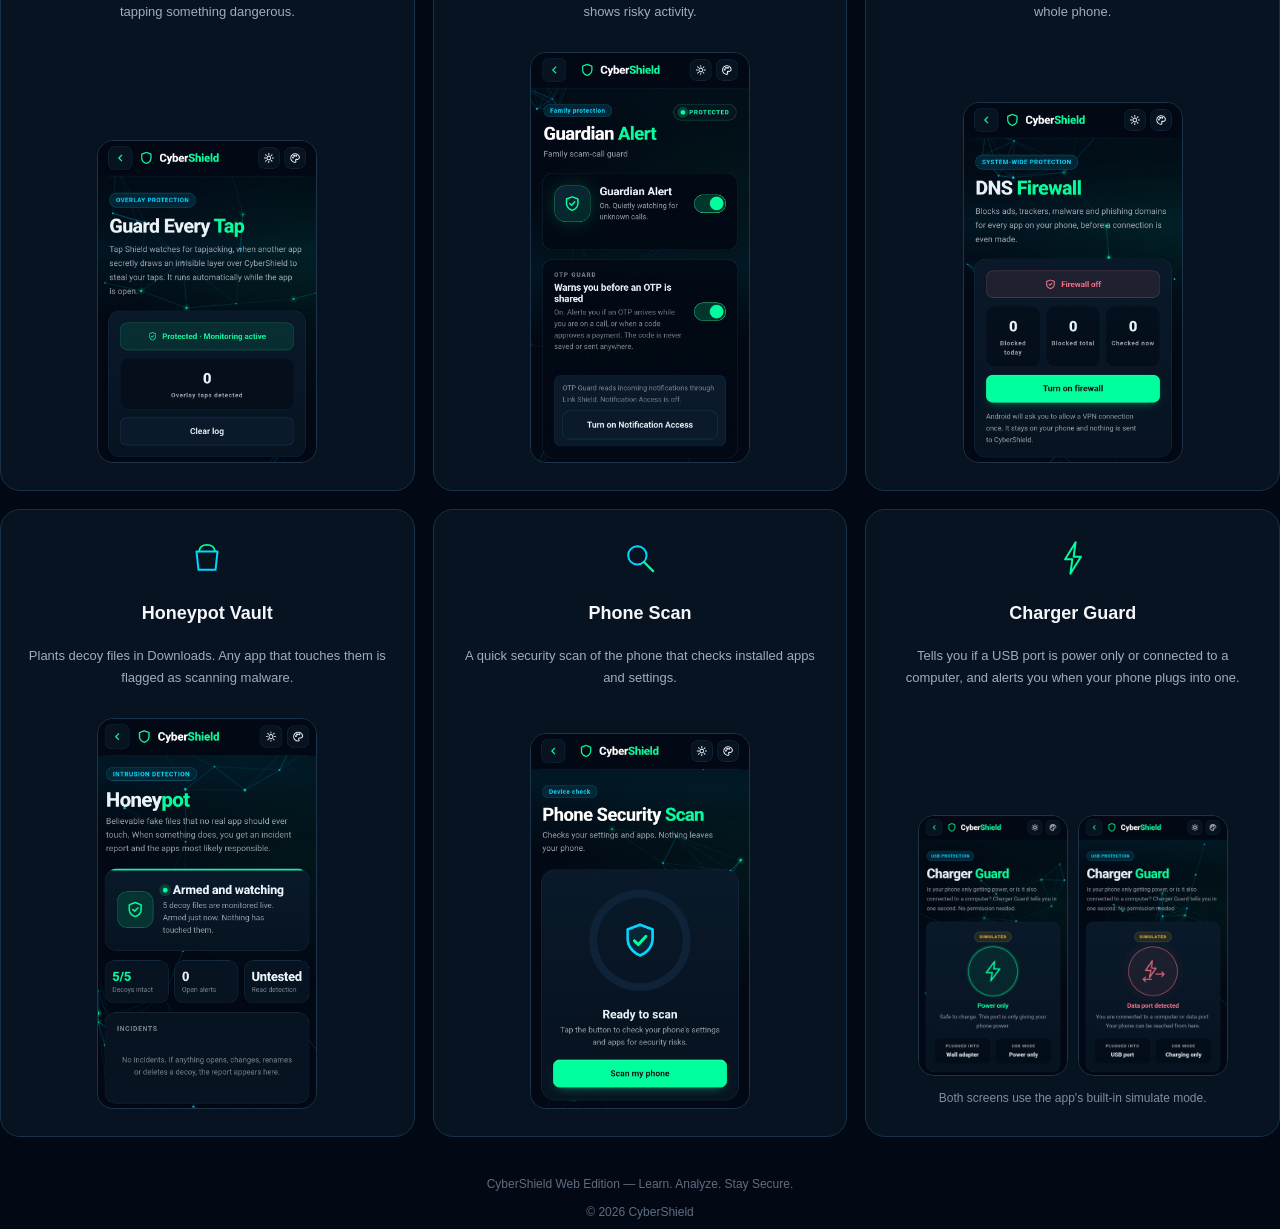
==== commit a2e68044: "Add files via upload" ====
--- a/index.html
+++ b/index.html
@@ -444,6 +444,13 @@
 .cs-toast.show{opacity:1;visibility:visible;transform:translate(-50%,0);transition-delay:0s}
 @keyframes csPulse{0%{box-shadow:0 0 0 0 rgba(255,196,0,.5)}100%{box-shadow:0 0 0 9px rgba(255,196,0,0)}}
 @media(prefers-reduced-motion:reduce){.cs-field,.cs-seg button,.cs-gstat i,.cs-toast{transition:none!important;animation:none!important}}
+/* spacing fixes in the install-guard sheet */
+#csGuideGuard .cs-row{margin:10px 0 16px}
+#csGuideGuard pre{margin:0 0 18px}
+#csGuideGuard details{margin:6px 0 18px;padding:12px 14px;border:1px solid #1d334a;border-radius:12px;background:#0a1a2a}
+#csGuideGuard details summary{font-size:14px;color:#00d9ff}
+#csGuideGuard details[open] summary{margin-bottom:6px}
+#csStep2>.cs-row{margin-top:18px}
 </style>
 <div class="cs-bar" id="csBar">
   <span class="cs-ico"><svg viewBox="0 0 64 64" fill="none" aria-hidden="true"><circle cx="29" cy="30" r="17" stroke="#00d9ff" stroke-width="3"/><ellipse cx="29" cy="30" rx="7.5" ry="17" stroke="#00d9ff" stroke-width="3"/><path d="M12 30h34M15 20h28M15 40h28" stroke="#00d9ff" stroke-width="2.4" stroke-linecap="round" opacity=".7"/><path d="M47 33l10 4v8c0 6-4 10-10 12-6-2-10-6-10-12v-8l10-4z" fill="#031a12" stroke="#00ff9d" stroke-width="2.6" stroke-linejoin="round"/><path d="M42.5 45l3.2 3.2 5.3-6" stroke="#00ff9d" stroke-width="2.6" stroke-linecap="round" stroke-linejoin="round"/></svg></span>
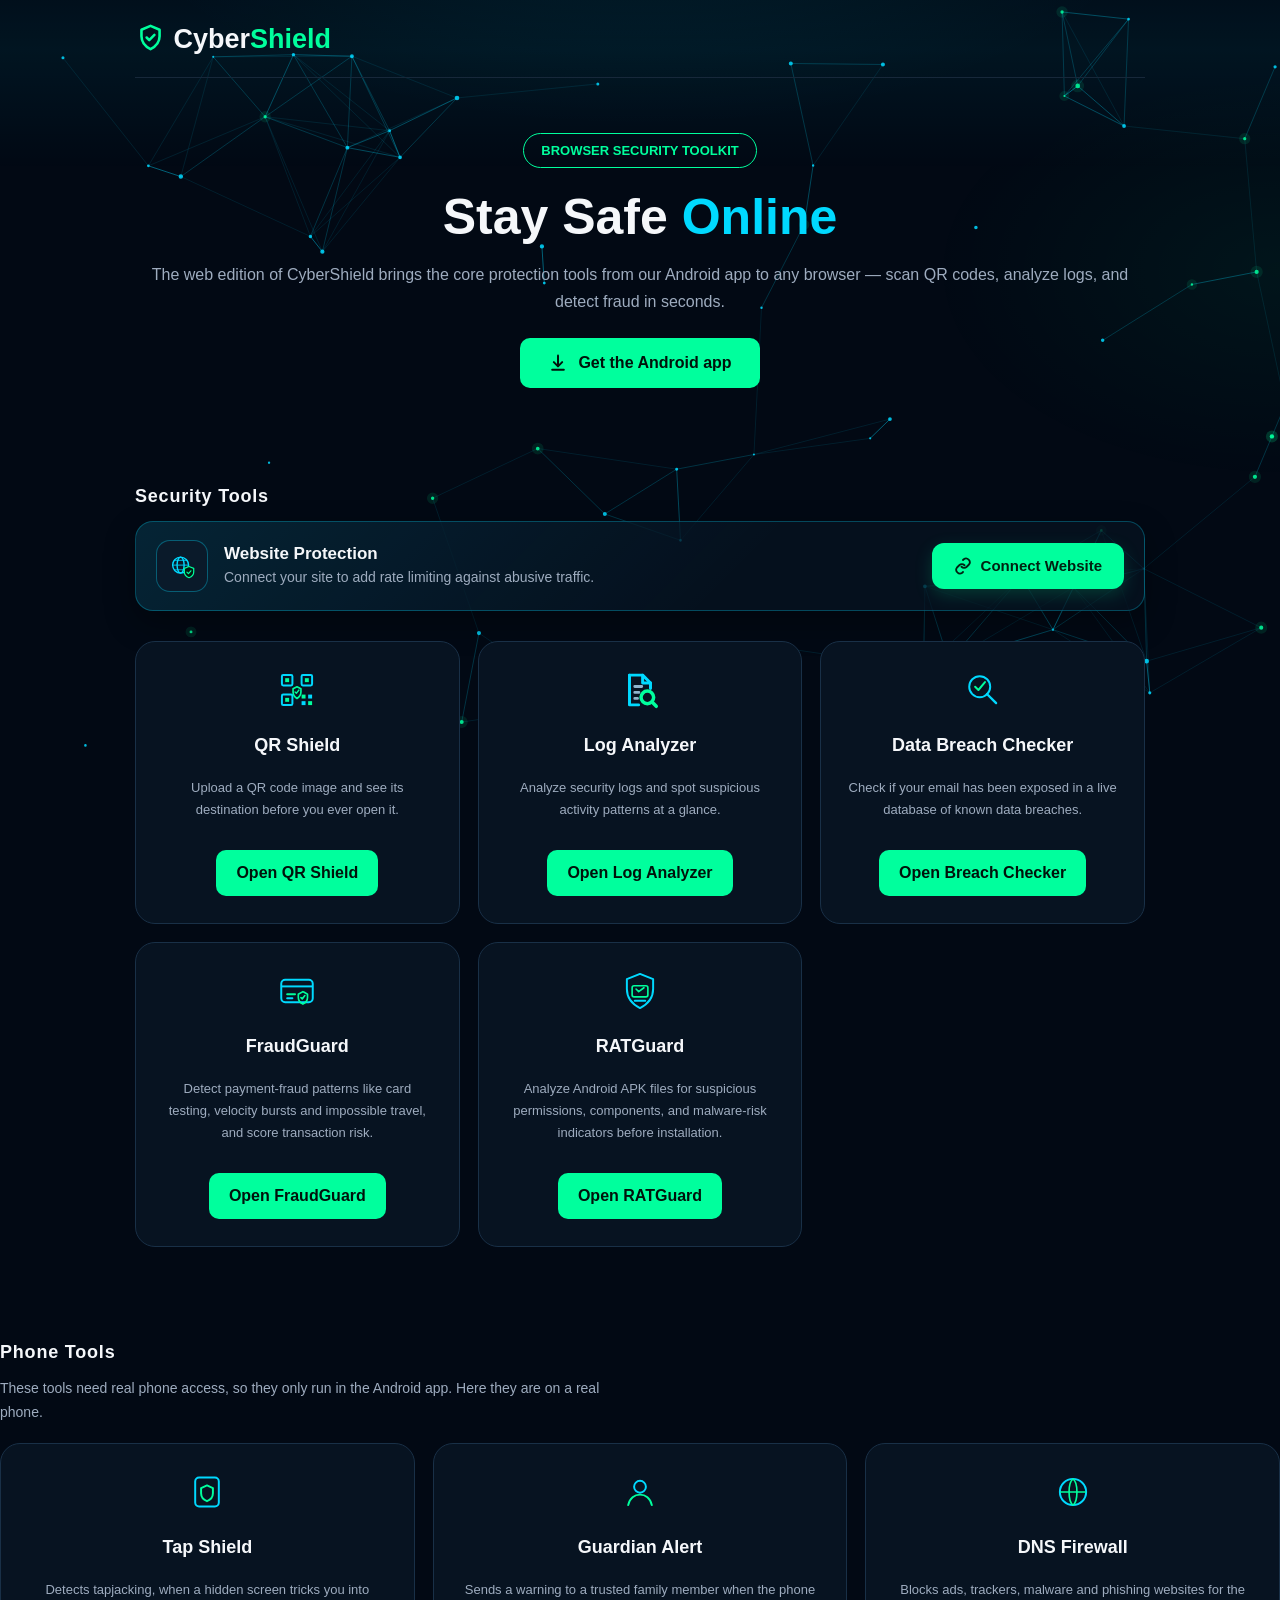
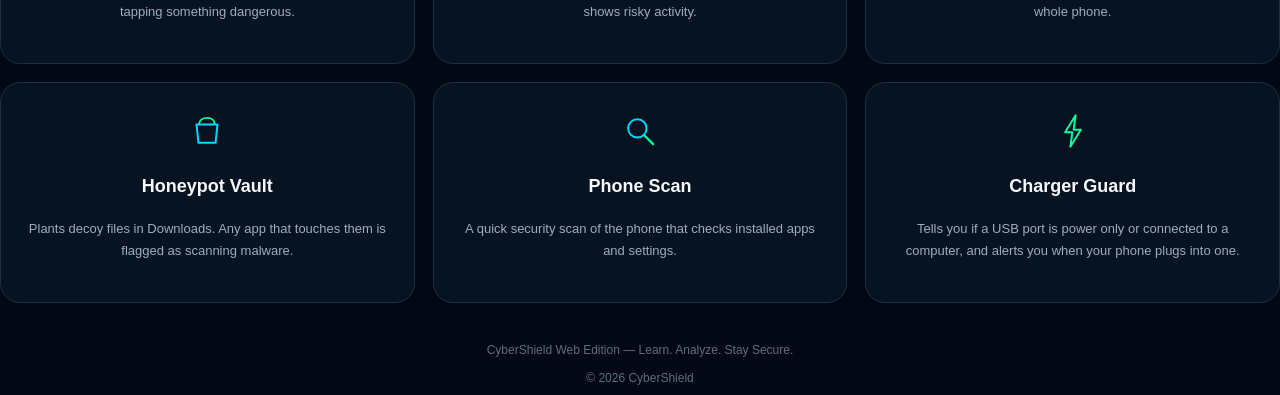
==== commit 775c92d6: "Add files via upload" ====
--- a/index.html
+++ b/index.html
@@ -336,7 +336,7 @@
     The web edition of CyberShield brings the core protection tools
     from our Android app to any browser — scan QR codes,
     analyze logs, and detect fraud in seconds.
-</p><div class="ps-dl"><a class="btn ps-apk" id="psApk" href="CyberShield.apk" download><svg width="20" height="20" viewBox="0 0 24 24" fill="none" stroke="#00130b" stroke-width="2.4" stroke-linecap="round" stroke-linejoin="round"><path d="M12 3v12"/><path d="M7 11l5 5 5-5"/><path d="M5 20h14"/></svg>Get the Android app</a><div class="ps-note" id="psNote"></div></div></section><div class="tool-section"><h2 class="tool-heading">
+</p><div class="ps-dl"><a class="btn ps-apk" id="psApk" href="cybershield.apk" download><svg width="20" height="20" viewBox="0 0 24 24" fill="none" stroke="#00130b" stroke-width="2.4" stroke-linecap="round" stroke-linejoin="round"><path d="M12 3v12"/><path d="M7 11l5 5 5-5"/><path d="M5 20h14"/></svg>Get the Android app</a><div class="ps-note" id="psNote"></div></div></section><div class="tool-section"><h2 class="tool-heading">
     Security Tools
 </h2><style>
 /* ---------- Website Protection panel ---------- */
@@ -716,12 +716,12 @@
 .ps-shot img+span{display:none}
 .ps-card .ps-cap{font-size:12px;color:#7f8da0;margin:12px 0 0;flex-grow:0}
 </style><div class="tool-section" id="phone-tools"><h2 class="tool-heading">Phone Tools</h2><p class="ps-intro">These tools need real phone access, so they only run in the Android app. Here they are on a real phone.</p><div class="grid">
-<div class="card ps-card" data-glow><div class="icon"><svg width="42" height="42" viewBox="0 0 64 64" fill="none" xmlns="http://www.w3.org/2000/svg"><rect x="14" y="10" width="36" height="44" rx="6" stroke="#00d9ff" stroke-width="3"/><path d="M32 22l9 4v8c0 6-4 10-9 12-5-2-9-6-9-12v-8z" stroke="#00ff9d" stroke-width="3" stroke-linejoin="round"/></svg></div><h2>Tap Shield</h2><p>Detects tapjacking, when a hidden screen tricks you into tapping something dangerous.</p><div class="ps-shots"><div class="ps-shot"><img src="tap-shield.png" alt="Tap Shield screenshot" loading="lazy" onerror="this.remove()"><span>Screenshot coming soon</span></div></div></div>
-<div class="card ps-card" data-glow><div class="icon"><svg width="42" height="42" viewBox="0 0 64 64" fill="none" xmlns="http://www.w3.org/2000/svg"><circle cx="32" cy="24" r="9" stroke="#00d9ff" stroke-width="3"/><path d="M14 52c2-11 10-16 18-16s16 5 18 16" stroke="#00ff9d" stroke-width="3" stroke-linecap="round"/></svg></div><h2>Guardian Alert</h2><p>Sends a warning to a trusted family member when the phone shows risky activity.</p><div class="ps-shots"><div class="ps-shot"><img src="guardian-alert.png" alt="Guardian Alert screenshot" loading="lazy" onerror="this.remove()"><span>Screenshot coming soon</span></div></div></div>
-<div class="card ps-card" data-glow><div class="icon"><svg width="42" height="42" viewBox="0 0 64 64" fill="none" xmlns="http://www.w3.org/2000/svg"><circle cx="32" cy="32" r="20" stroke="#00d9ff" stroke-width="3"/><path d="M12 32h40M32 12c8 6 8 34 0 40M32 12c-8 6-8 34 0 40" stroke="#00ff9d" stroke-width="2.5"/></svg></div><h2>DNS Firewall</h2><p>Blocks ads, trackers, malware and phishing websites for the whole phone.</p><div class="ps-shots"><div class="ps-shot"><img src="dns-firewall.png" alt="DNS Firewall screenshot" loading="lazy" onerror="this.remove()"><span>Screenshot coming soon</span></div></div></div>
-<div class="card ps-card" data-glow><div class="icon"><svg width="42" height="42" viewBox="0 0 64 64" fill="none" xmlns="http://www.w3.org/2000/svg"><path d="M16 22h32l-3 28H19z" stroke="#00d9ff" stroke-width="3" stroke-linejoin="round"/><path d="M20 22c0-6 5-10 12-10s12 4 12 10" stroke="#00ff9d" stroke-width="3"/></svg></div><h2>Honeypot Vault</h2><p>Plants decoy files in Downloads. Any app that touches them is flagged as scanning malware.</p><div class="ps-shots"><div class="ps-shot"><img src="honeypot.png" alt="Honeypot screenshot" loading="lazy" onerror="this.remove()"><span>Screenshot coming soon</span></div></div></div>
-<div class="card ps-card" data-glow><div class="icon"><svg width="42" height="42" viewBox="0 0 64 64" fill="none" xmlns="http://www.w3.org/2000/svg"><circle cx="28" cy="28" r="14" stroke="#00d9ff" stroke-width="3"/><path d="M38 38l14 14" stroke="#00ff9d" stroke-width="3.5" stroke-linecap="round"/></svg></div><h2>Phone Scan</h2><p>A quick security scan of the phone that checks installed apps and settings.</p><div class="ps-shots"><div class="ps-shot"><img src="phone-scan.png" alt="Phone Scan screenshot" loading="lazy" onerror="this.remove()"><span>Screenshot coming soon</span></div></div></div>
-<div class="card ps-card" data-glow><div class="icon"><svg width="42" height="42" viewBox="0 0 64 64" fill="none" xmlns="http://www.w3.org/2000/svg"><path d="M36 8L20 34h11l-3 22 16-26H33z" stroke="#00ff9d" stroke-width="3" stroke-linejoin="round"/></svg></div><h2>Charger Guard</h2><p>Tells you if a USB port is power only or connected to a computer, and alerts you when your phone plugs into one.</p><div class="ps-shots two"><div class="ps-shot"><img src="charger-guard-green.png" alt="Charger Guard safe screen" loading="lazy" onerror="this.remove()"><span>Safe</span></div><div class="ps-shot"><img src="charger-guard-red.png" alt="Charger Guard danger screen" loading="lazy" onerror="this.remove()"><span>Danger</span></div></div><p class="ps-cap">Both screens use the app's built-in simulate mode.</p></div>
+<div class="card ps-card" data-glow><div class="icon"><svg width="42" height="42" viewBox="0 0 64 64" fill="none" xmlns="http://www.w3.org/2000/svg"><rect x="14" y="10" width="36" height="44" rx="6" stroke="#00d9ff" stroke-width="3"/><path d="M32 22l9 4v8c0 6-4 10-9 12-5-2-9-6-9-12v-8z" stroke="#00ff9d" stroke-width="3" stroke-linejoin="round"/></svg></div><h2>Tap Shield</h2><p>Detects tapjacking, when a hidden screen tricks you into tapping something dangerous.</p></div>
+<div class="card ps-card" data-glow><div class="icon"><svg width="42" height="42" viewBox="0 0 64 64" fill="none" xmlns="http://www.w3.org/2000/svg"><circle cx="32" cy="24" r="9" stroke="#00d9ff" stroke-width="3"/><path d="M14 52c2-11 10-16 18-16s16 5 18 16" stroke="#00ff9d" stroke-width="3" stroke-linecap="round"/></svg></div><h2>Guardian Alert</h2><p>Sends a warning to a trusted family member when the phone shows risky activity.</p></div>
+<div class="card ps-card" data-glow><div class="icon"><svg width="42" height="42" viewBox="0 0 64 64" fill="none" xmlns="http://www.w3.org/2000/svg"><circle cx="32" cy="32" r="20" stroke="#00d9ff" stroke-width="3"/><path d="M12 32h40M32 12c8 6 8 34 0 40M32 12c-8 6-8 34 0 40" stroke="#00ff9d" stroke-width="2.5"/></svg></div><h2>DNS Firewall</h2><p>Blocks ads, trackers, malware and phishing websites for the whole phone.</p></div>
+<div class="card ps-card" data-glow><div class="icon"><svg width="42" height="42" viewBox="0 0 64 64" fill="none" xmlns="http://www.w3.org/2000/svg"><path d="M16 22h32l-3 28H19z" stroke="#00d9ff" stroke-width="3" stroke-linejoin="round"/><path d="M20 22c0-6 5-10 12-10s12 4 12 10" stroke="#00ff9d" stroke-width="3"/></svg></div><h2>Honeypot Vault</h2><p>Plants decoy files in Downloads. Any app that touches them is flagged as scanning malware.</p></div>
+<div class="card ps-card" data-glow><div class="icon"><svg width="42" height="42" viewBox="0 0 64 64" fill="none" xmlns="http://www.w3.org/2000/svg"><circle cx="28" cy="28" r="14" stroke="#00d9ff" stroke-width="3"/><path d="M38 38l14 14" stroke="#00ff9d" stroke-width="3.5" stroke-linecap="round"/></svg></div><h2>Phone Scan</h2><p>A quick security scan of the phone that checks installed apps and settings.</p></div>
+<div class="card ps-card" data-glow><div class="icon"><svg width="42" height="42" viewBox="0 0 64 64" fill="none" xmlns="http://www.w3.org/2000/svg"><path d="M36 8L20 34h11l-3 22 16-26H33z" stroke="#00ff9d" stroke-width="3" stroke-linejoin="round"/></svg></div><h2>Charger Guard</h2><p>Tells you if a USB port is power only or connected to a computer, and alerts you when your phone plugs into one.</p></div>
 </div></div><script>
 (function(){
 var a=document.getElementById("psApk"),n=document.getElementById("psNote");
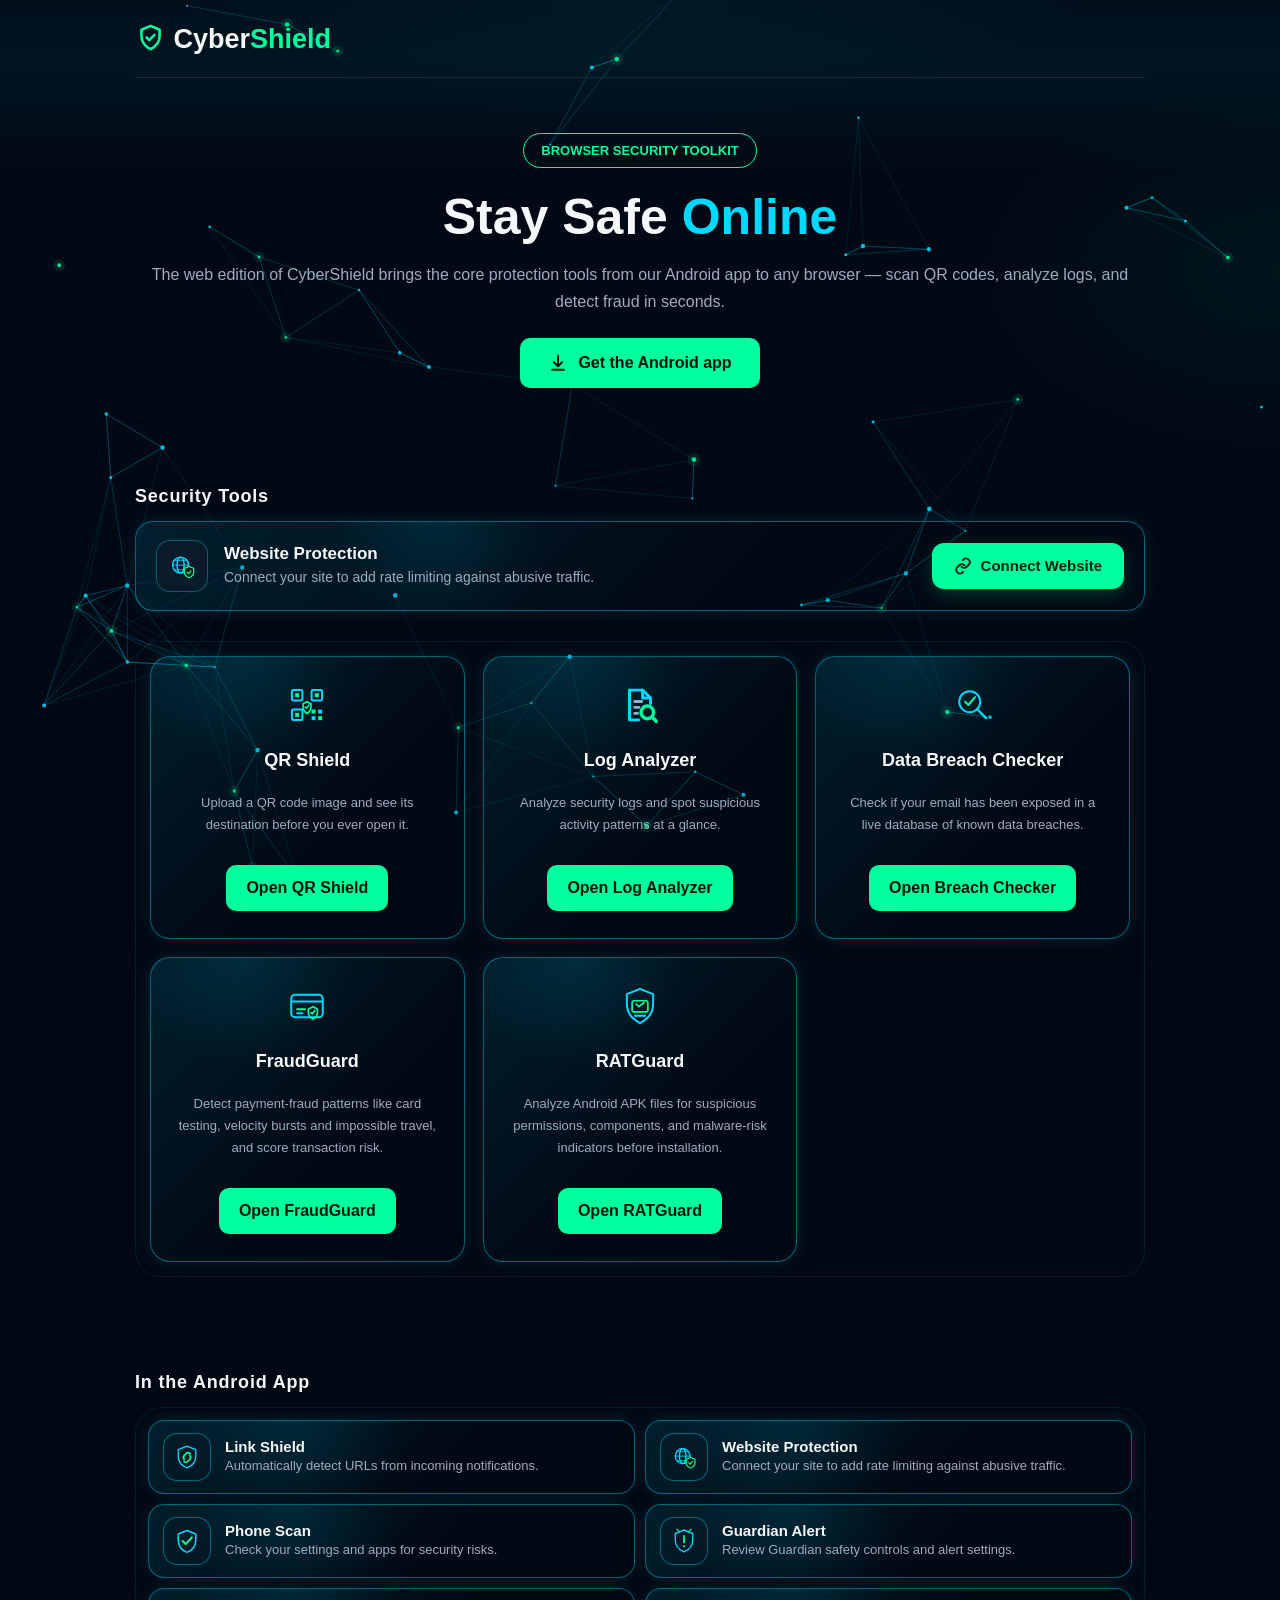
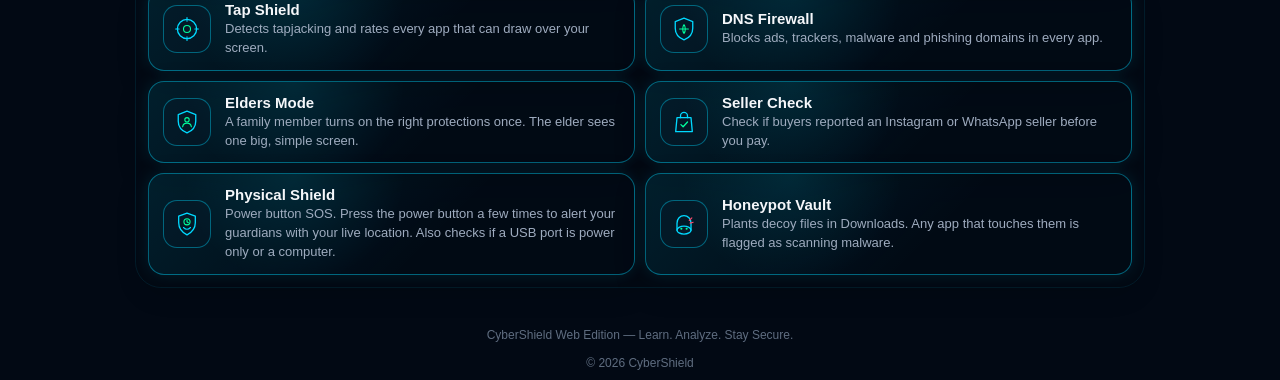
==== commit b1a73595: "Add files via upload" ====
--- a/index.html
+++ b/index.html
@@ -2,6 +2,7 @@
 
 <html>
 <head>
+<meta charset="utf-8">
 <meta name="viewport" content="width=device-width,initial-scale=1,interactive-widget=resizes-content">
 <title>CyberShield</title><style>
 *{box-sizing:border-box}
@@ -706,29 +707,50 @@
 .ps-dl{margin-top:22px}
 .ps-apk{display:inline-flex;align-items:center;gap:10px;margin-top:0;padding:15px 28px;font-size:16px}
 .ps-note{color:#ffb86b;font-size:13px;min-height:18px;margin-top:10px}
-.ps-intro{color:#9eacbf;font-size:14px;margin:0 0 18px;max-width:640px}
-.ps-card .ps-shots{display:flex;gap:10px;justify-content:center;margin-top:16px;width:100%}
-.ps-shot{position:relative;flex:1;max-width:150px;aspect-ratio:9/19;border:1px solid #1d334a;border-radius:16px;background:#020914;overflow:hidden;display:flex;align-items:flex-end;justify-content:center}
-.ps-shots:not(.two) .ps-shot{max-width:220px}
-.ps-shot:has(img){aspect-ratio:auto;display:block}
-.ps-shot img{display:block;width:100%;height:auto}
-.ps-shot span{position:relative;z-index:1;color:#5f6d80;font-size:11px;padding:0 6px 14px;text-align:center}
-.ps-shot img+span{display:none}
-.ps-card .ps-cap{font-size:12px;color:#7f8da0;margin:12px 0 0;flex-grow:0}
-</style><div class="tool-section" id="phone-tools"><h2 class="tool-heading">Phone Tools</h2><p class="ps-intro">These tools need real phone access, so they only run in the Android app. Here they are on a real phone.</p><div class="grid">
-<div class="card ps-card" data-glow><div class="icon"><svg width="42" height="42" viewBox="0 0 64 64" fill="none" xmlns="http://www.w3.org/2000/svg"><rect x="14" y="10" width="36" height="44" rx="6" stroke="#00d9ff" stroke-width="3"/><path d="M32 22l9 4v8c0 6-4 10-9 12-5-2-9-6-9-12v-8z" stroke="#00ff9d" stroke-width="3" stroke-linejoin="round"/></svg></div><h2>Tap Shield</h2><p>Detects tapjacking, when a hidden screen tricks you into tapping something dangerous.</p></div>
-<div class="card ps-card" data-glow><div class="icon"><svg width="42" height="42" viewBox="0 0 64 64" fill="none" xmlns="http://www.w3.org/2000/svg"><circle cx="32" cy="24" r="9" stroke="#00d9ff" stroke-width="3"/><path d="M14 52c2-11 10-16 18-16s16 5 18 16" stroke="#00ff9d" stroke-width="3" stroke-linecap="round"/></svg></div><h2>Guardian Alert</h2><p>Sends a warning to a trusted family member when the phone shows risky activity.</p></div>
-<div class="card ps-card" data-glow><div class="icon"><svg width="42" height="42" viewBox="0 0 64 64" fill="none" xmlns="http://www.w3.org/2000/svg"><circle cx="32" cy="32" r="20" stroke="#00d9ff" stroke-width="3"/><path d="M12 32h40M32 12c8 6 8 34 0 40M32 12c-8 6-8 34 0 40" stroke="#00ff9d" stroke-width="2.5"/></svg></div><h2>DNS Firewall</h2><p>Blocks ads, trackers, malware and phishing websites for the whole phone.</p></div>
-<div class="card ps-card" data-glow><div class="icon"><svg width="42" height="42" viewBox="0 0 64 64" fill="none" xmlns="http://www.w3.org/2000/svg"><path d="M16 22h32l-3 28H19z" stroke="#00d9ff" stroke-width="3" stroke-linejoin="round"/><path d="M20 22c0-6 5-10 12-10s12 4 12 10" stroke="#00ff9d" stroke-width="3"/></svg></div><h2>Honeypot Vault</h2><p>Plants decoy files in Downloads. Any app that touches them is flagged as scanning malware.</p></div>
-<div class="card ps-card" data-glow><div class="icon"><svg width="42" height="42" viewBox="0 0 64 64" fill="none" xmlns="http://www.w3.org/2000/svg"><circle cx="28" cy="28" r="14" stroke="#00d9ff" stroke-width="3"/><path d="M38 38l14 14" stroke="#00ff9d" stroke-width="3.5" stroke-linecap="round"/></svg></div><h2>Phone Scan</h2><p>A quick security scan of the phone that checks installed apps and settings.</p></div>
-<div class="card ps-card" data-glow><div class="icon"><svg width="42" height="42" viewBox="0 0 64 64" fill="none" xmlns="http://www.w3.org/2000/svg"><path d="M36 8L20 34h11l-3 22 16-26H33z" stroke="#00ff9d" stroke-width="3" stroke-linejoin="round"/></svg></div><h2>Charger Guard</h2><p>Tells you if a USB port is power only or connected to a computer, and alerts you when your phone plugs into one.</p></div>
-</div></div><script>
-(function(){
-var a=document.getElementById("psApk"),n=document.getElementById("psNote");
-if(a&&a.getAttribute("href")==="YOUR_APK_LINK_HERE"){
-a.addEventListener("click",function(e){e.preventDefault();n.textContent="The APK link is not added yet.";});
-}})();
-</script><footer>CyberShield Web Edition — Learn. Analyze. Stay Secure.
+.app-tools{max-width:1050px;margin:35px auto 0;padding:0 20px}
+.app-tools ul{list-style:none;margin:0;padding:0;display:grid;grid-template-columns:1fr;gap:10px}
+.app-tools li{display:flex;align-items:center;gap:14px;padding:12px 14px;background:#071321;border:1px solid #193047;border-radius:16px}
+.app-tools i{flex:none;width:48px;height:48px;display:flex;align-items:center;justify-content:center;background:#081a29;border:1px solid rgba(0,217,255,.35);border-radius:14px}
+.app-tools i svg{width:28px;height:28px}
+.app-tools b{display:block;font-size:15px;color:#f5f7fa}
+.app-tools span{display:block;font-size:13px;line-height:1.45;color:#9eacbf;margin-top:2px}
+@media(min-width:700px){.app-tools ul{grid-template-columns:repeat(2,1fr)}}
+
+/* ================= LIQUID CRYSTAL (cyan only, same look as Website Protection) ================= */
+.grid,.app-tools ul{
+  position:relative;
+  background:none;
+  border:1px solid rgba(0,217,255,.10);
+  border-radius:26px;
+  padding:14px;
+  box-shadow:none;
+}
+.app-tools ul{padding:12px}
+.grid .card,.app-tools li,.cs-bar{
+  position:relative;overflow:hidden;
+  background:linear-gradient(135deg,rgba(0,217,255,.10),rgba(0,217,255,0) 60%),rgba(7,19,33,.10);
+  border:1px solid rgba(0,217,255,.42);
+  box-shadow:0 0 16px rgba(0,217,255,.12),0 12px 30px rgba(0,0,0,.25);
+}
+.cs-bar.live{border-color:rgba(0,255,157,.45)}
+.grid .card::before,.app-tools li::before,.cs-bar::before{
+  content:"";position:absolute;inset:0;pointer-events:none;border-radius:inherit;
+  background:radial-gradient(170px circle at var(--gx,30%) var(--gy,0%),rgba(0,217,255,.10),transparent 65%);
+}
+.grid .card>*,.app-tools li>*,.cs-bar>*{position:relative;z-index:1}
+.app-tools i{background:rgba(8,26,41,.3);border-color:rgba(0,217,255,.4)}
+</style><div class="app-tools" id="app-tools"><h2 class="tool-heading">In the Android App</h2><ul>
+<li><i><svg viewBox="0 0 64 64" fill="none" xmlns="http://www.w3.org/2000/svg" aria-hidden="true"><path d="M32 7L52 15V30C52 43 44 52 32 57C20 52 12 43 12 30V15L32 7Z" fill="#081a29" stroke="#00d9ff" stroke-width="3" stroke-linejoin="round"/><g transform="translate(32 33) scale(1.35) translate(-32 -33)"><path d="M27.500 36.500a5 5 0 0 1 0-7l3-3a5 5 0 0 1 7 0" stroke="#00ff9d" stroke-width="2.600" stroke-linecap="round"/><path d="M36.500 29.500a5 5 0 0 1 0 7l-3 3a5 5 0 0 1-7 0" stroke="#00ff9d" stroke-width="2.600" stroke-linecap="round"/></g></svg></i><div><b>Link Shield</b><span>Automatically detect URLs from incoming notifications.</span></div></li>
+<li><i><svg viewBox="0 0 64 64" fill="none" xmlns="http://www.w3.org/2000/svg" aria-hidden="true"><circle cx="29" cy="30" r="17" stroke="#00d9ff" stroke-width="3"/><ellipse cx="29" cy="30" rx="7.5" ry="17" stroke="#00d9ff" stroke-width="3"/><path d="M12 30h34M15 20h28M15 40h28" stroke="#00d9ff" stroke-width="2.4" stroke-linecap="round" opacity=".7"/><path d="M47 33l10 4v8c0 6-4 10-10 12-6-2-10-6-10-12v-8l10-4z" fill="#031a12" stroke="#00ff9d" stroke-width="2.6" stroke-linejoin="round"/><path d="M42.5 45l3.2 3.2 5.3-6" stroke="#00ff9d" stroke-width="2.6" stroke-linecap="round" stroke-linejoin="round"/></svg></i><div><b>Website Protection</b><span>Connect your site to add rate limiting against abusive traffic.</span></div></li>
+<li><i><svg aria-hidden="true" viewBox="0 0 64 64" fill="none" xmlns="http://www.w3.org/2000/svg"><path d="M32 8L12 16V30C12 43 20 53 32 58C44 53 52 43 52 30V16L32 8Z" fill="#081a29" stroke="#00d9ff" stroke-width="3.5" stroke-linejoin="round"/><path d="M22 32L29 39L43 24" stroke="#00ff9d" stroke-width="4.5" stroke-linecap="round" stroke-linejoin="round"/></svg></i><div><b>Phone Scan</b><span>Check your settings and apps for security risks.</span></div></li>
+<li><i><svg aria-hidden="true" fill="none" viewBox="0 0 64 64" xmlns="http://www.w3.org/2000/svg"> <path d="M32 7L12 15V29C12 42 20 52 32 57C44 52 52 42 52 29V15L32 7Z" fill="#081a29" stroke="#00d9ff" stroke-width="3"/> <path d="M32 20V35" stroke="#00ff9d" stroke-width="4" stroke-linecap="round"/> <circle cx="32" cy="44" r="2.5" fill="#00ff9d"/> <path d="M21 11L16 5M43 11L48 5" stroke="#00ff9d" stroke-width="2.5" stroke-linecap="round"/> </svg></i><div><b>Guardian Alert</b><span>Review Guardian safety controls and alert settings.</span></div></li>
+<li><i><svg aria-hidden="true" fill="none" viewBox="0 0 64 64" xmlns="http://www.w3.org/2000/svg"> <circle cx="32" cy="32" r="22" stroke="#00d9ff" stroke-width="3"></circle> <circle cx="32" cy="32" fill="#081a29" r="8" stroke="#00ff9d" stroke-width="2.5"></circle> <path d="M32 6V14" stroke="#00d9ff" stroke-linecap="round" stroke-width="2.5"></path> <path d="M32 50V58" stroke="#00d9ff" stroke-linecap="round" stroke-width="2.5"></path> <path d="M6 32H14" stroke="#00d9ff" stroke-linecap="round" stroke-width="2.5"></path> <path d="M50 32H58" stroke="#00d9ff" stroke-linecap="round" stroke-width="2.5"></path> </svg></i><div><b>Tap Shield</b><span>Detects tapjacking and rates every app that can draw over your screen.</span></div></li>
+<li><i><svg aria-hidden="true" fill="none" viewBox="0 0 64 64" xmlns="http://www.w3.org/2000/svg"> <path d="M32 7L52 15V30C52 43 44 52 32 57C20 52 12 43 12 30V15L32 7Z" stroke="#00d9ff" stroke-linejoin="round" stroke-width="3"></path> <path d="M22 32H42M32 22C28 27 28 37 32 42M32 22C36 27 36 37 32 42" stroke="#00ff9d" stroke-linecap="round" stroke-width="2.5"></path> </svg></i><div><b>DNS Firewall</b><span>Blocks ads, trackers, malware and phishing domains in every app.</span></div></li>
+<li><i><svg aria-hidden="true" fill="none" viewBox="0 0 64 64" xmlns="http://www.w3.org/2000/svg"><path d="M32 7L52 15V30C52 43 44 52 32 57C20 52 12 43 12 30V15L32 7Z" stroke="#00d9ff" stroke-linejoin="round" stroke-width="3"></path><circle cx="32" cy="27" r="5" stroke="#00ff9d" stroke-width="2.5"></circle><path d="M22 43C23 37 27 34.5 32 34.5C37 34.5 41 37 42 43" stroke="#00ff9d" stroke-linecap="round" stroke-width="2.5"></path></svg></i><div><b>Elders Mode</b><span>A family member turns on the right protections once. The elder sees one big, simple screen.</span></div></li>
+<li><i><svg aria-hidden="true" fill="none" viewBox="0 0 64 64" xmlns="http://www.w3.org/2000/svg"><path d="M16 22H48L51 54H13L16 22Z" stroke="#00d9ff" stroke-linejoin="round" stroke-width="3"></path><path d="M24 22V18C24 13.600 27.600 10 32 10C36.400 10 40 13.600 40 18V22" stroke="#00d9ff" stroke-linecap="round" stroke-width="3"></path><path d="M25 38L30 43L40 32" stroke="#00ff9d" stroke-linecap="round" stroke-linejoin="round" stroke-width="3"></path></svg></i><div><b>Seller Check</b><span>Check if buyers reported an Instagram or WhatsApp seller before you pay.</span></div></li>
+<li><i><svg aria-hidden="true" fill="none" viewBox="0 0 64 64" xmlns="http://www.w3.org/2000/svg"><path d="M32 7L51 14V29C51 42 43 51 32 57C21 51 13 42 13 29V14L32 7Z" stroke="#00d9ff" stroke-linejoin="round" stroke-width="3"></path><circle cx="32" cy="27" fill="none" r="7" stroke="#00ff9d" stroke-width="2.5"></circle><path d="M32 23V27L35 29" stroke="#00ff9d" stroke-linecap="round" stroke-linejoin="round" stroke-width="2.5"></path><path d="M24 40C27 43 29.500 44 32 44C34.500 44 37 43 40 40" stroke="#00d9ff" stroke-linecap="round" stroke-width="2.5"></path></svg></i><div><b>Physical Shield</b><span>Power button SOS. Press the power button a few times to alert your guardians with your live location. Also checks if a USB port is power only or a computer.</span></div></li>
+<li><i><svg aria-hidden="true" fill="none" viewBox="0 0 64 64" xmlns="http://www.w3.org/2000/svg"><ellipse cx="32" cy="46" fill="#081a29" rx="16" ry="9" stroke="#00d9ff" stroke-width="3"></ellipse><path d="M16 46V30C16 20 23 13 32 13C41 13 48 20 48 30V46" stroke="#00d9ff" stroke-linecap="round" stroke-width="3"></path><circle cx="26" cy="43" fill="#00ff9d" r="2.4"></circle><circle cx="38" cy="43" fill="#00ff9d" r="2.4"></circle><path d="M44 24L50 18" stroke="#ff4668" stroke-linecap="round" stroke-width="2.5"></path><path d="M46 30L53 28" stroke="#ff4668" stroke-linecap="round" stroke-width="2.5"></path></svg></i><div><b>Honeypot Vault</b><span>Plants decoy files in Downloads. Any app that touches them is flagged as scanning malware.</span></div></li>
+</ul></div><footer>CyberShield Web Edition — Learn. Analyze. Stay Secure.
 
 <br><br>
 
@@ -1065,6 +1087,8 @@
 
 });
 
+</script><script>
+(function(){document.querySelectorAll(".app-tools li").forEach(function(el){el.addEventListener("pointermove",function(e){var r=el.getBoundingClientRect();el.style.setProperty("--gx",(e.clientX-r.left)+"px");el.style.setProperty("--gy",(e.clientY-r.top)+"px")})})})();
 </script><script>
 (function(){
 var API="https://cybershield-api.musharafnizamuddin.workers.dev";
@@ -1476,7 +1500,7 @@
     function govern(cost) {
       emaCost = emaCost ? emaCost * 0.9 + cost * 0.1 : cost;
       if (++frames % 45 !== 0) return;
-      if (emaCost > 12) { stopped = true; stop(); draw(0, 0); return; }
+      if (emaCost > 12) { level = 2; gap = 66; resize(); emaCost = 0; return; }  // slow phone: go lighter, but never stop
       if (emaCost > 6) {
         if (level < 2) { level++; resize(); emaCost = 0; }
         else if (gap < 50) { gap = 50; emaCost = 0; }
@@ -1485,7 +1509,7 @@
 
     function step(t) {
       raf = requestAnimationFrame(step);
-      if (scrolling || paused) { last = t; return; }  // keep scrolling and pop-ups buttery: no redraw meanwhile
+      if (paused) { last = t; return; }
       if (t - last < gap) return;
       var dt = Math.min((t - last) / 1000, 0.1);
       last = t;
@@ -1496,15 +1520,7 @@
     function start() { if (!raf && !reduce && !stopped && !paused) { last = performance.now(); raf = requestAnimationFrame(step); } }
     function stop() { if (raf) { cancelAnimationFrame(raf); raf = 0; } }
 
-    window.addEventListener('scroll', function () {
-      scrolling = true; clearTimeout(scrollTimer);
-      scrollTimer = setTimeout(function () { scrolling = false; }, 160);
-    }, { passive: true, capture: true });
-
-    window.addEventListener('touchmove', function () {
-      scrolling = true; clearTimeout(scrollTimer);
-      scrollTimer = setTimeout(function () { scrolling = false; }, 160);
-    }, { passive: true, capture: true });
+    // Touch and scroll no longer pause the animation: it keeps running the whole time.
 
     var rt;
     window.addEventListener('resize', function () { clearTimeout(rt); rt = setTimeout(resize, 120); });
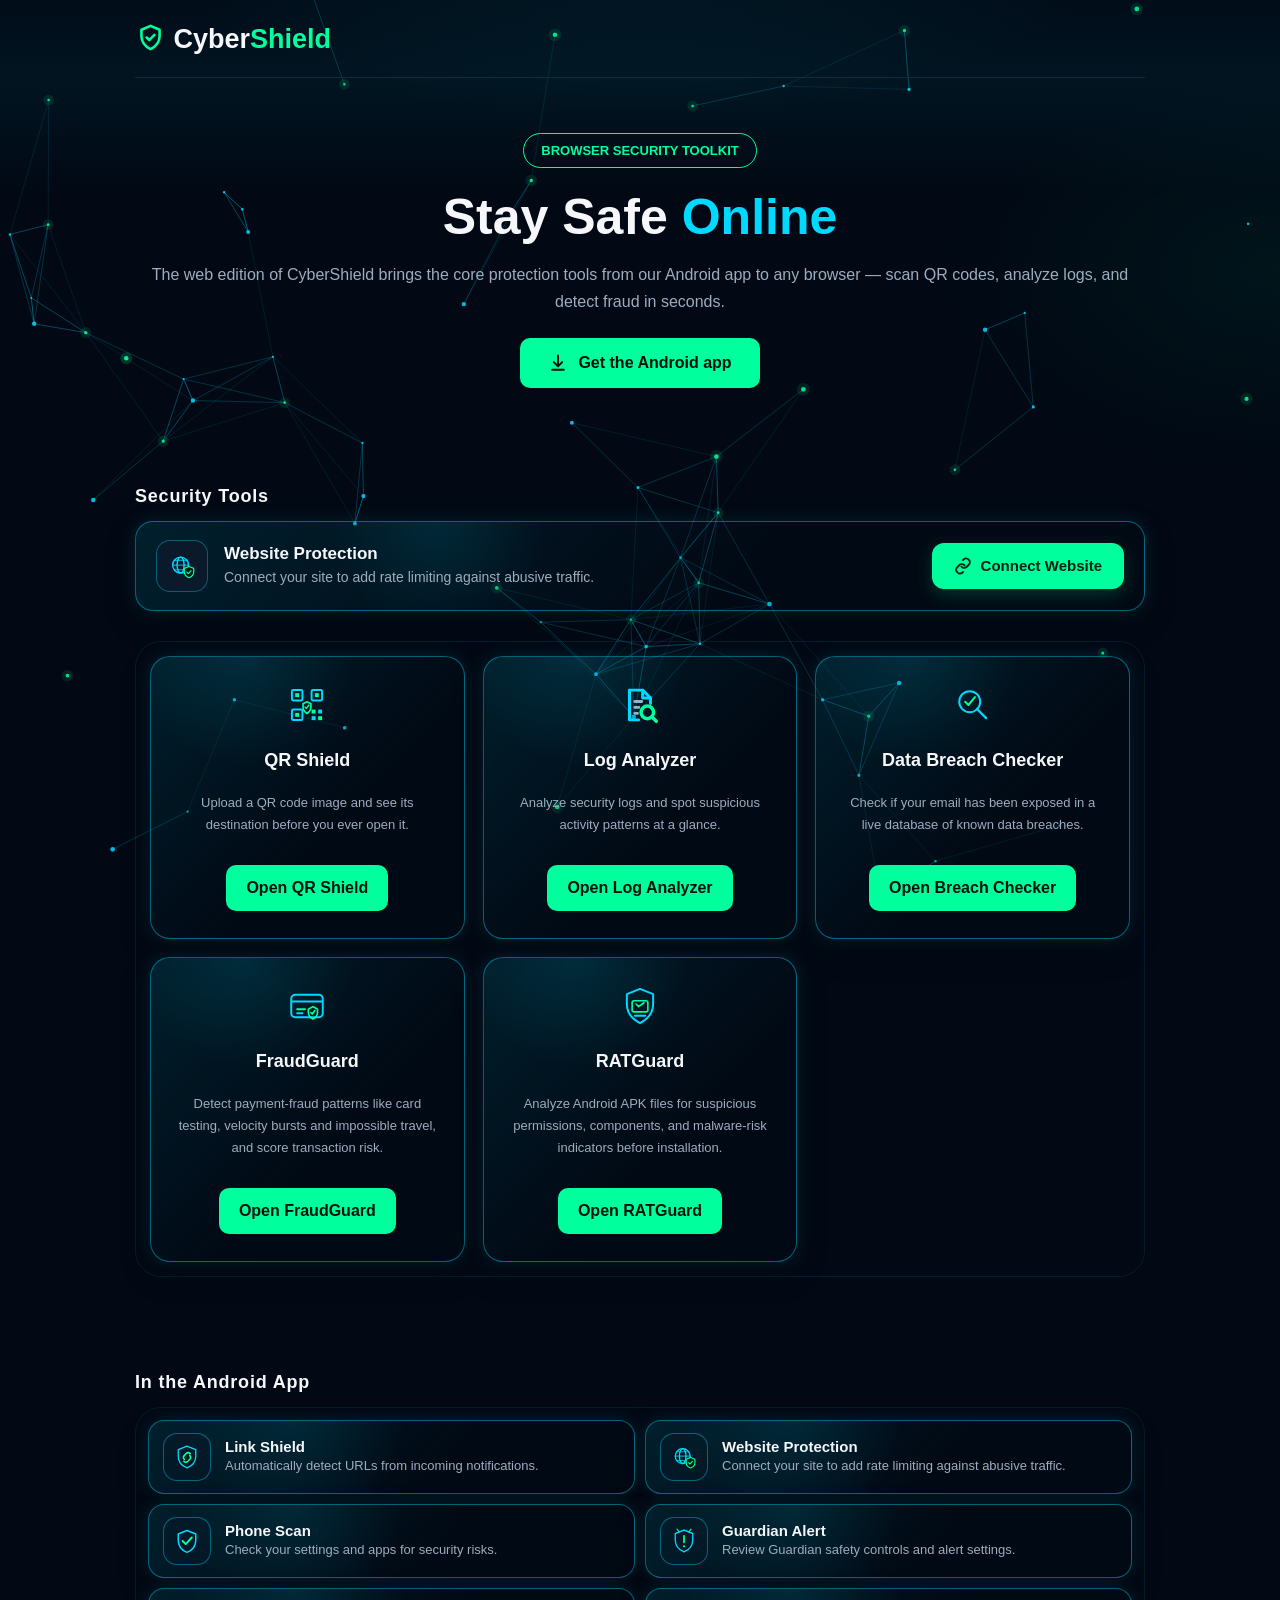
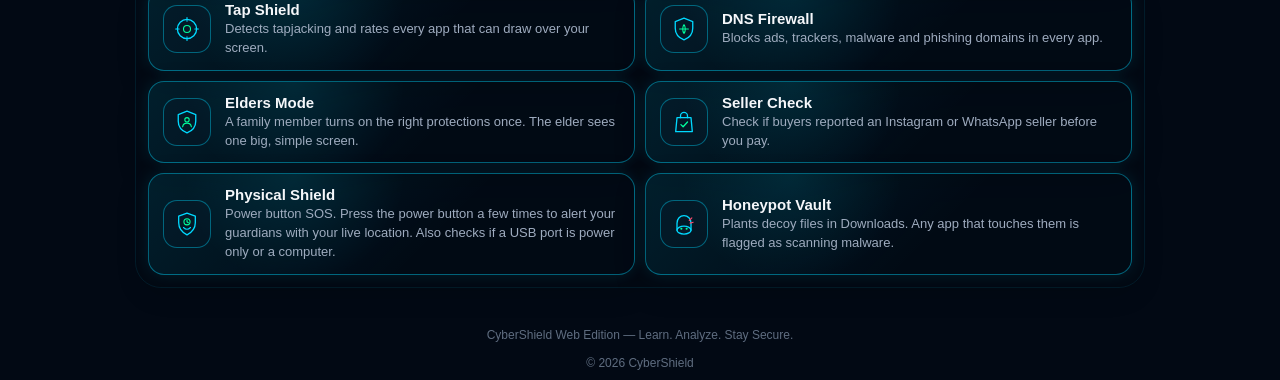
==== commit b68e51e8: "Add files via upload" ====
--- a/index.html
+++ b/index.html
@@ -337,7 +337,7 @@
     The web edition of CyberShield brings the core protection tools
     from our Android app to any browser — scan QR codes,
     analyze logs, and detect fraud in seconds.
-</p><div class="ps-dl"><a class="btn ps-apk" id="psApk" href="cybershield.apk" download><svg width="20" height="20" viewBox="0 0 24 24" fill="none" stroke="#00130b" stroke-width="2.4" stroke-linecap="round" stroke-linejoin="round"><path d="M12 3v12"/><path d="M7 11l5 5 5-5"/><path d="M5 20h14"/></svg>Get the Android app</a><div class="ps-note" id="psNote"></div></div></section><div class="tool-section"><h2 class="tool-heading">
+</p><div class="ps-dl"><a class="btn ps-apk" id="psApk" href="CyberShield.apk" download="CyberShield.apk"><svg width="20" height="20" viewBox="0 0 24 24" fill="none" stroke="#00130b" stroke-width="2.4" stroke-linecap="round" stroke-linejoin="round"><path d="M12 3v12"/><path d="M7 11l5 5 5-5"/><path d="M5 20h14"/></svg>Get the Android app</a><div class="ps-note" id="psNote"></div></div></section><div class="tool-section"><h2 class="tool-heading">
     Security Tools
 </h2><style>
 /* ---------- Website Protection panel ---------- */
